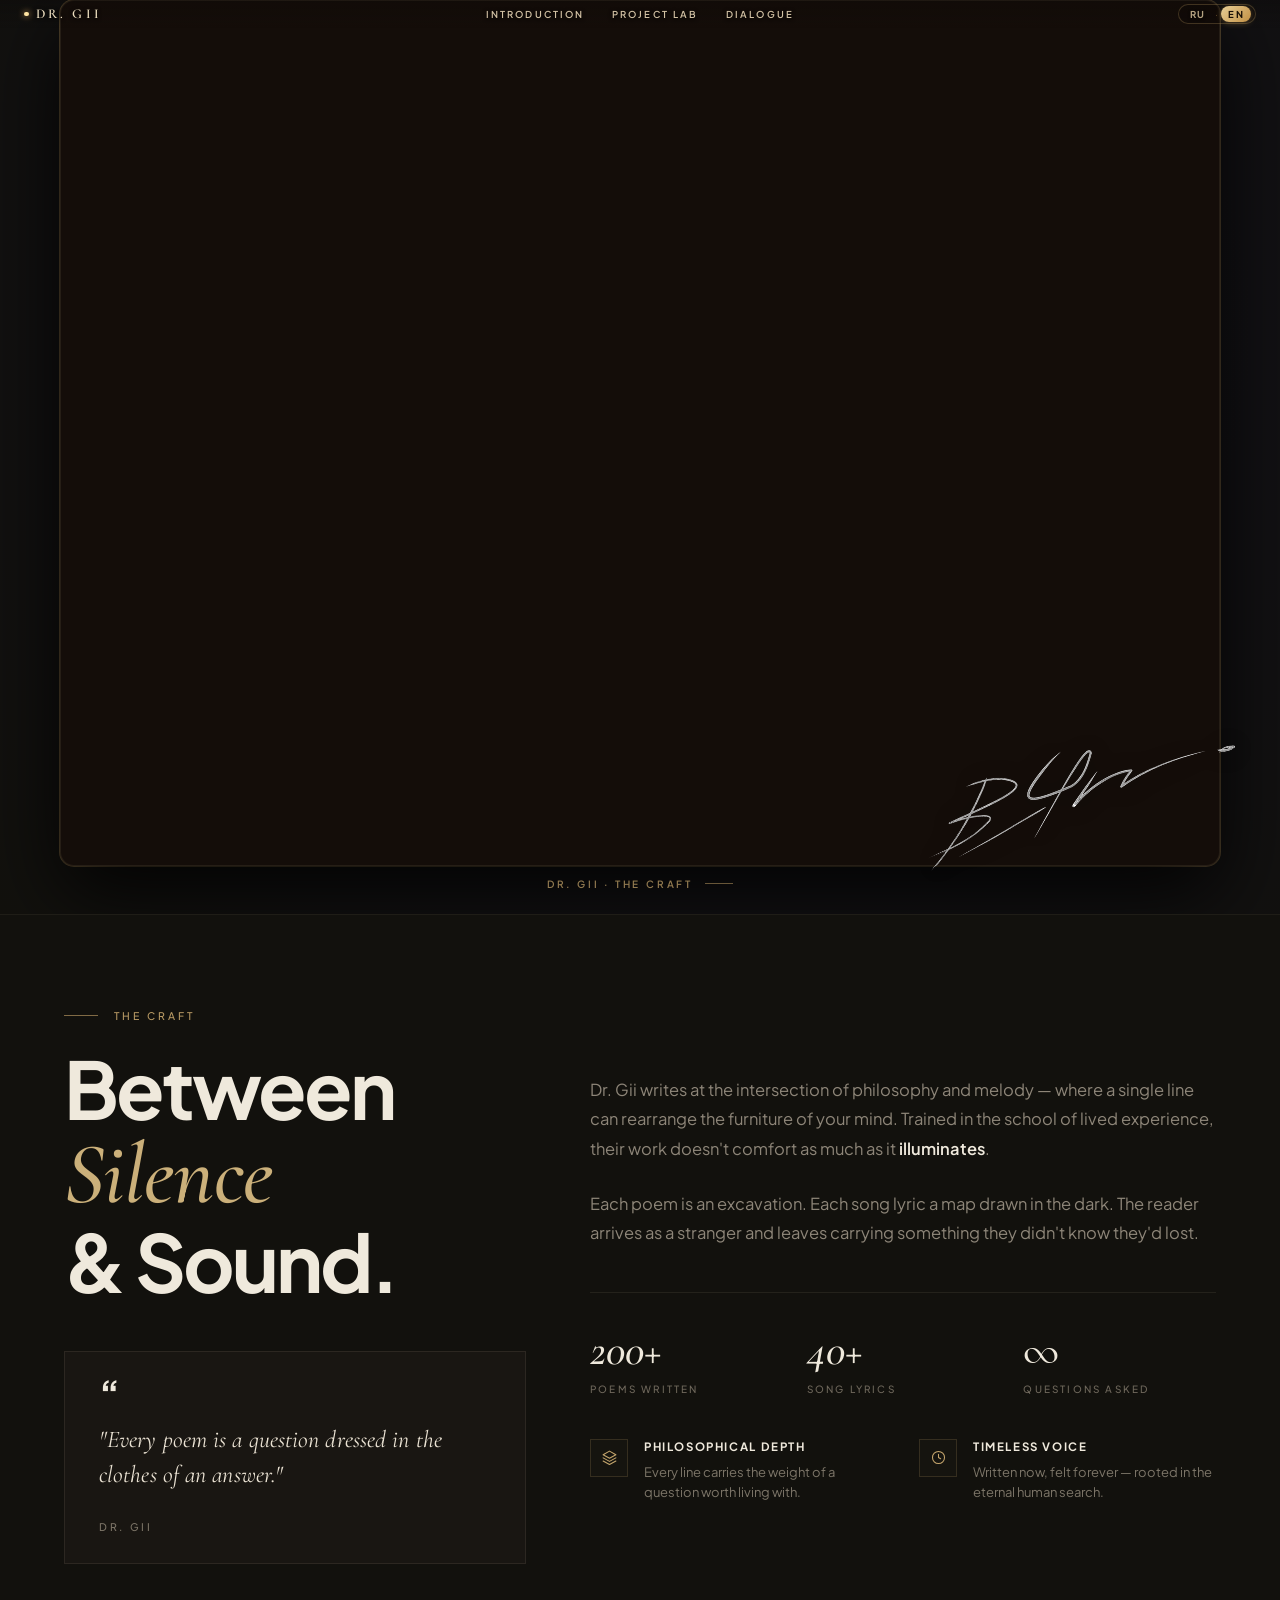
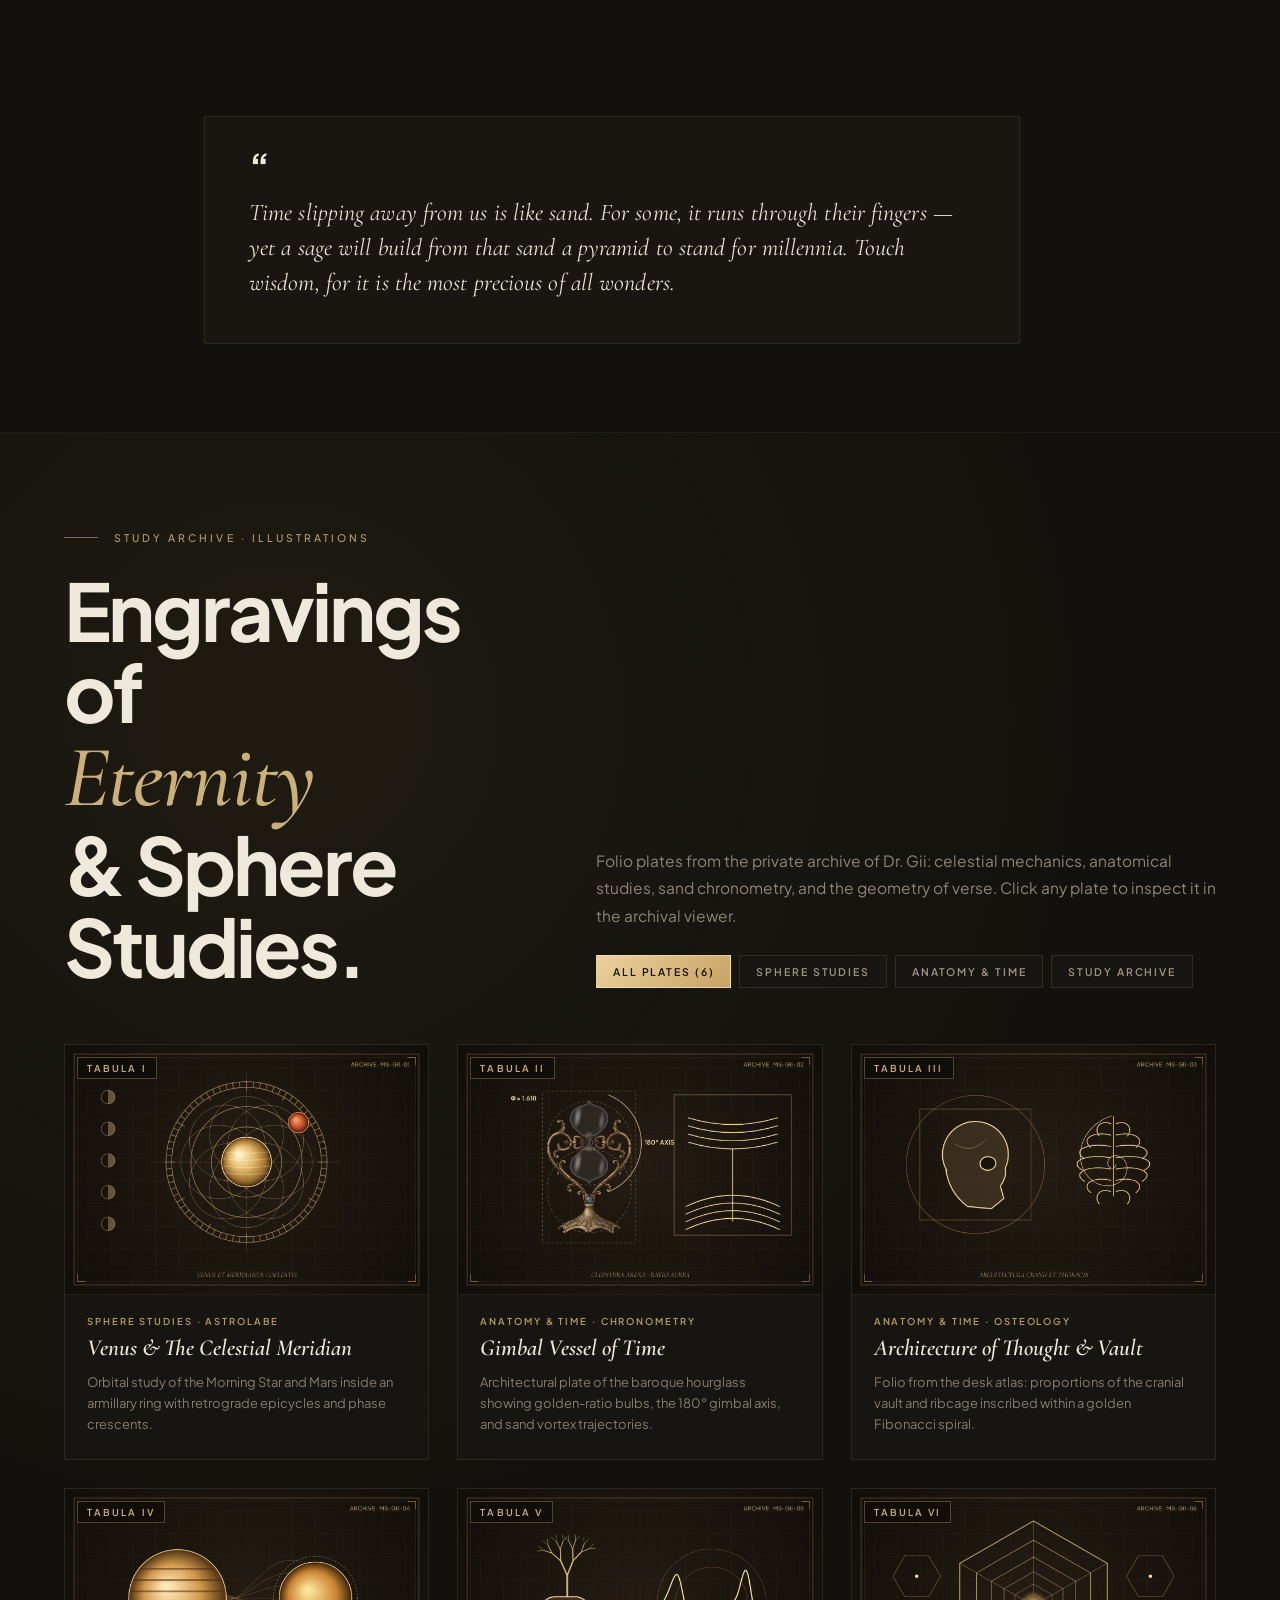
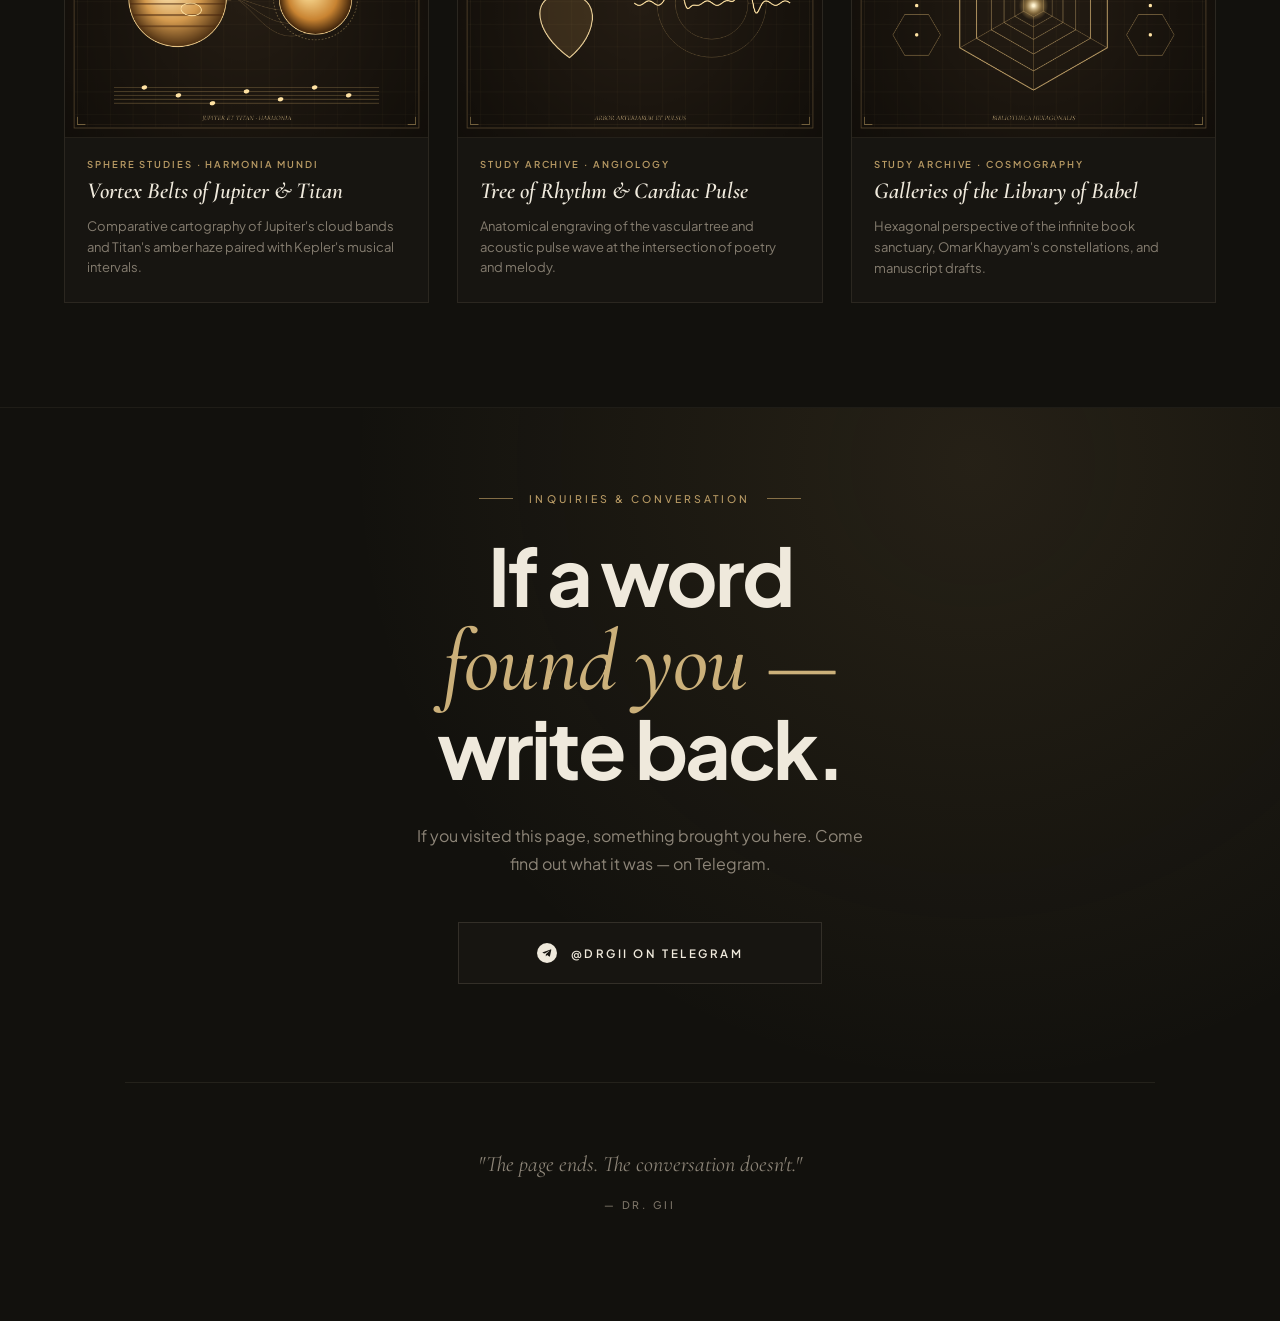
==== index.html @ 4c66aba5 "Test autodeploy after repo access update: bump cache to v=16" ====
<!DOCTYPE html>
<html lang="en">
<head>
  <meta charset="UTF-8" />
  <meta name="viewport" content="width=device-width, initial-scale=1.0" />
  <title>Dr. Gii</title>
  <link rel="preconnect" href="https://fonts.googleapis.com" />
  <link rel="preconnect" href="https://fonts.gstatic.com" crossorigin />
  <link href="https://fonts.googleapis.com/css2?family=Cormorant+Garamond:ital,wght@0,400;0,500;0,600;1,400;1,500;1,600&family=Plus+Jakarta+Sans:wght@400;500;600;700;800&display=swap" rel="stylesheet" />
  <link rel="stylesheet" href="styles.css?v=16" />
</head>
<body>
  <!-- =========================================================
       TOP SAND STRIP MENU & LANGUAGE SWITCHER (EN / RU)
       ========================================================= -->
  <header class="sand-navbar" id="sandNavbar">
    <canvas id="sandStripCanvas" class="sand-strip-canvas" aria-hidden="true"></canvas>
    <div class="sand-navbar-inner">
      <a href="#study" class="sand-brand" aria-label="Dr. Gii">
        <span class="sand-brand-spark" aria-hidden="true"></span>
        <span>DR. GII</span>
      </a>

      <nav class="sand-nav-links" aria-label="Site Navigation">
        <a href="#study" class="sand-nav-link" data-i18n="nav_intro">INTRODUCTION</a>
        <a href="#craft" class="sand-nav-link" data-i18n="nav_lab">PROJECT LAB</a>
        <a href="#inquiries" class="sand-nav-link" data-i18n="nav_inquiries">DIALOGUE</a>
      </nav>

      <div class="sand-lang-switch" role="group" aria-label="Language / Выбор языка">
        <button type="button" class="sand-lang-btn" data-lang="ru" id="btnLangRu">RU</button>
        <span class="sand-lang-sep" aria-hidden="true">·</span>
        <button type="button" class="sand-lang-btn active" data-lang="en" id="btnLangEn">EN</button>
      </div>
    </div>
  </header>

  <main class="app-shell" id="study">
    <section class="stage-wrap" aria-label="Интерактивная 2D моушн сцена">
      <canvas id="sceneCanvas"></canvas>

      <!-- Floating Archival Book Dossier -->
      <aside id="dossierCard" class="dossier-card" aria-live="polite">
        <div class="dossier-head">
          <div>
            <span id="dossierCat" class="dossier-cat">Астрофизика</span>
            <h2 id="dossierTitle" class="dossier-title">Название тома</h2>
            <div id="dossierAuthor" class="dossier-author">Автор</div>
          </div>
          <button type="button" id="dossierClose" class="dossier-close" aria-label="Закрыть карточку">×</button>
        </div>
        <p id="dossierNote" class="dossier-note"></p>
        <div class="dossier-footer">
          <span id="dossierEffect" class="dossier-effect">✦ Эффект</span>
          <div class="dossier-actions">
            <button type="button" id="dossierFlipPage" class="dossier-push-btn dossier-flip-btn" style="display:none">Лист ›</button>
            <button type="button" id="dossierPush" class="dossier-push-btn">Убрать на полку</button>
          </div>
        </div>
      </aside>

      <!-- Subtle Action Feedback -->
      <footer class="hud-bottom">
        <div id="statusToast" class="status-toast" role="status"></div>
      </footer>

      <!-- Cursor Tooltip -->
      <div id="sceneTooltip" class="scene-tooltip" aria-hidden="true">
        <div class="tt-title"></div>
        <div class="tt-sub"></div>
      </div>
    </section>

    <a href="#craft" class="scroll-cue" aria-label="Explore Dr. Gii">
      <span class="scroll-cue-text" data-i18n="scroll_cue">DR. GII · THE CRAFT</span>
      <span class="scroll-cue-line"></span>
    </a>
  </main>

  <!-- =========================================================
       DR. GII LANDING SECTIONS (Recreated from sitepic)
       ========================================================= -->
  <div class="drgii-landing">
    <!-- Section 1: THE CRAFT (2026-11-16_02-06-53.png) -->
    <section id="craft" class="dg-section dg-craft">
      <div class="dg-container dg-craft-grid">
        <div class="dg-craft-left">
          <div class="dg-eyebrow">
            <span class="dg-eyebrow-line"></span>
            <span class="dg-eyebrow-text" data-i18n="craft_eyebrow">THE CRAFT</span>
          </div>

          <h1 class="dg-heading">
            <span class="dg-heading-sans" data-i18n="craft_h1_1">Between</span>
            <em class="dg-heading-serif" data-i18n="craft_h1_2">Silence</em>
            <span class="dg-heading-sans" data-i18n="craft_h1_3">& Sound.</span>
          </h1>

          <blockquote class="dg-quote-card dg-quote-card--compact">
            <span class="dg-quote-mark" aria-hidden="true">“</span>
            <p class="dg-quote-body" data-i18n="craft_quote">
              "Every poem is a question dressed in the clothes of an answer."
            </p>
            <footer class="dg-quote-author" data-i18n="craft_quote_author">DR. GII</footer>
          </blockquote>
        </div>

        <div class="dg-craft-right">
          <div class="dg-bio">
            <p data-i18n-html="craft_bio_1">
              Dr. Gii writes at the intersection of philosophy and melody — where a single line can
              rearrange the furniture of your mind. Trained in the school of lived experience, their
              work doesn't comfort as much as it <strong>illuminates</strong>.
            </p>
            <p data-i18n="craft_bio_2">
              Each poem is an excavation. Each song lyric a map drawn in the dark. The reader arrives
              as a stranger and leaves carrying something they didn't know they'd lost.
            </p>
          </div>

          <div class="dg-divider"></div>

          <div class="dg-stats">
            <div class="dg-stat-item">
              <div class="dg-stat-num">200+</div>
              <div class="dg-stat-label" data-i18n="stat_poems">POEMS WRITTEN</div>
            </div>
            <div class="dg-stat-item">
              <div class="dg-stat-num">40+</div>
              <div class="dg-stat-label" data-i18n="stat_lyrics">SONG LYRICS</div>
            </div>
            <div class="dg-stat-item">
              <div class="dg-stat-num dg-stat-num--inf">&infin;</div>
              <div class="dg-stat-label" data-i18n="stat_questions">QUESTIONS ASKED</div>
            </div>
          </div>

          <div class="dg-pillars">
            <div class="dg-pillar">
              <div class="dg-pillar-icon" aria-hidden="true">
                <svg viewBox="0 0 24 24" width="17" height="17" fill="none" stroke="currentColor" stroke-width="1.5" stroke-linecap="round" stroke-linejoin="round">
                  <polygon points="12 3 3 8 12 13 21 8 12 3"></polygon>
                  <polyline points="3 12.5 12 17.5 21 12.5"></polyline>
                  <polyline points="3 17 12 22 21 17"></polyline>
                </svg>
              </div>
              <div class="dg-pillar-content">
                <h3 class="dg-pillar-title" data-i18n="pillar_1_title">PHILOSOPHICAL DEPTH</h3>
                <p class="dg-pillar-desc" data-i18n="pillar_1_desc">
                  Every line carries the weight of a question worth living with.
                </p>
              </div>
            </div>

            <div class="dg-pillar">
              <div class="dg-pillar-icon" aria-hidden="true">
                <svg viewBox="0 0 24 24" width="17" height="17" fill="none" stroke="currentColor" stroke-width="1.5" stroke-linecap="round" stroke-linejoin="round">
                  <circle cx="12" cy="12" r="8.5"></circle>
                  <polyline points="12 7.5 12 12 15 13.8"></polyline>
                </svg>
              </div>
              <div class="dg-pillar-content">
                <h3 class="dg-pillar-title" data-i18n="pillar_2_title">TIMELESS VOICE</h3>
                <p class="dg-pillar-desc" data-i18n="pillar_2_desc">
                  Written now, felt forever — rooted in the eternal human search.
                </p>
              </div>
            </div>
          </div>
        </div>
      </div>
    </section>

    <!-- Section 2: WISDOM & SAND QUOTE (2026-11-16_02-08-38.png) -->
    <section id="wisdom" class="dg-section dg-wisdom">
      <div class="dg-container dg-wisdom-inner">
        <blockquote class="dg-quote-card dg-quote-card--wide">
          <span class="dg-quote-mark" aria-hidden="true">“</span>
          <p class="dg-quote-body dg-quote-body--en" data-i18n="wisdom_quote">
            Time slipping away from us is like sand. For some, it runs through their fingers — yet a sage will build from that sand a pyramid to stand for millennia. Touch wisdom, for it is the most precious of all wonders.
          </p>
        </blockquote>
      </div>
    </section>

    <!-- Section 2.5: INTERACTIVE ARCHIVAL ILLUSTRATIONS GALLERY -->
    <section id="gallery" class="dg-section dg-gallery">
      <div class="dg-container">
        <div class="dg-gallery-header">
          <div class="dg-gallery-title-col">
            <div class="dg-eyebrow">
              <span class="dg-eyebrow-line"></span>
              <span class="dg-eyebrow-text" data-i18n="gal_eyebrow">STUDY ARCHIVE · ILLUSTRATIONS</span>
            </div>

            <h2 class="dg-heading">
              <span class="dg-heading-sans" data-i18n="gal_h2_1">Engravings of</span>
              <em class="dg-heading-serif" data-i18n="gal_h2_2">Eternity</em>
              <span class="dg-heading-sans" data-i18n="gal_h2_3">& Sphere Studies.</span>
            </h2>
          </div>

          <div class="dg-gallery-meta-col">
            <p class="dg-gallery-sub" data-i18n="gal_sub">
              Folio plates from the private archive of Dr. Gii: celestial mechanics, anatomical studies,
              sand chronometry, and the geometry of verse. Click any plate to inspect it in the archival viewer.
            </p>

            <div class="dg-gallery-filters" id="galleryFilters" role="tablist" aria-label="Illustration filters">
              <button type="button" class="dg-filter-btn active" data-filter="all" data-i18n="gal_filter_all">ALL PLATES (6)</button>
              <button type="button" class="dg-filter-btn" data-filter="spheres" data-i18n="gal_filter_spheres">SPHERE STUDIES</button>
              <button type="button" class="dg-filter-btn" data-filter="anatomy" data-i18n="gal_filter_anatomy">ANATOMY & TIME</button>
              <button type="button" class="dg-filter-btn" data-filter="folios" data-i18n="gal_filter_folios">STUDY ARCHIVE</button>
            </div>
          </div>
        </div>

        <div class="dg-gallery-grid" id="galleryGrid">
          <!-- Plate I -->
          <article class="dg-plate-card" data-category="spheres" data-plate-id="0" tabindex="0" role="button" aria-label="Tabula I">
            <div class="dg-plate-frame">
              <canvas class="dg-plate-canvas" data-plate-canvas="0" width="640" height="440"></canvas>
              <div class="dg-plate-badge">TABULA I</div>
              <div class="dg-plate-zoom-hint" data-i18n="gal_open_hint">✦ ОТКРЫТЬ ЛИСТ</div>
            </div>
            <div class="dg-plate-info">
              <div class="dg-plate-cat" data-i18n="plate_0_cat">ЭТЮДЫ СФЕР · АСТРОЛЯБИЯ</div>
              <h3 class="dg-plate-title" data-i18n="plate_0_title">Венера и Небесный Меридиан</h3>
              <p class="dg-plate-desc" data-i18n="plate_0_desc">
                Орбитальный этюд Утренней Звезды и Марса в армиллярном кольце с эпициклами и фазами свечения.
              </p>
            </div>
          </article>

          <!-- Plate II -->
          <article class="dg-plate-card" data-category="anatomy" data-plate-id="1" tabindex="0" role="button" aria-label="Tabula II">
            <div class="dg-plate-frame">
              <canvas class="dg-plate-canvas" data-plate-canvas="1" width="640" height="440"></canvas>
              <div class="dg-plate-badge">TABULA II</div>
              <div class="dg-plate-zoom-hint" data-i18n="gal_open_hint">✦ ОТКРЫТЬ ЛИСТ</div>
            </div>
            <div class="dg-plate-info">
              <div class="dg-plate-cat" data-i18n="plate_1_cat">АНАТОМИЯ И ВРЕМЯ · ХРОНОМЕТРИЯ</div>
              <h3 class="dg-plate-title" data-i18n="plate_1_title">Карданный Сосуд Времени</h3>
              <p class="dg-plate-desc" data-i18n="plate_1_desc">
                Чертёж барочных песочных часов с золотым сечением колб, осью переворота 180° и воронкой потока.
              </p>
            </div>
          </article>

          <!-- Plate III -->
          <article class="dg-plate-card" data-category="anatomy" data-plate-id="2" tabindex="0" role="button" aria-label="Tabula III">
            <div class="dg-plate-frame">
              <canvas class="dg-plate-canvas" data-plate-canvas="2" width="640" height="440"></canvas>
              <div class="dg-plate-badge">TABULA III</div>
              <div class="dg-plate-zoom-hint" data-i18n="gal_open_hint">✦ ОТКРЫТЬ ЛИСТ</div>
            </div>
            <div class="dg-plate-info">
              <div class="dg-plate-cat" data-i18n="plate_2_cat">АНАТОМИЯ И ВРЕМЯ · ОСТЕОЛОГИЯ</div>
              <h3 class="dg-plate-title" data-i18n="plate_2_title">Архитектура Мысли и Свода</h3>
              <p class="dg-plate-desc" data-i18n="plate_2_desc">
                Лист из настольного атласа: пропорции черепного свода и грудной клетки, вписанные в золотую спираль.
              </p>
            </div>
          </article>

          <!-- Plate IV -->
          <article class="dg-plate-card" data-category="spheres" data-plate-id="3" tabindex="0" role="button" aria-label="Tabula IV">
            <div class="dg-plate-frame">
              <canvas class="dg-plate-canvas" data-plate-canvas="3" width="640" height="440"></canvas>
              <div class="dg-plate-badge">TABULA IV</div>
              <div class="dg-plate-zoom-hint" data-i18n="gal_open_hint">✦ ОТКРЫТЬ ЛИСТ</div>
            </div>
            <div class="dg-plate-info">
              <div class="dg-plate-cat" data-i18n="plate_3_cat">ЭТЮДЫ СФЕР · ГАРМОНИЯ МИРА</div>
              <h3 class="dg-plate-title" data-i18n="plate_3_title">Вихревые Пояса Юпитера и Титана</h3>
              <p class="dg-plate-desc" data-i18n="plate_3_desc">
                Сравнительная картография облачных поясов гиганта и янтарной дымки Титана с музыкальными интервалами Кеплера.
              </p>
            </div>
          </article>

          <!-- Plate V -->
          <article class="dg-plate-card" data-category="folios" data-plate-id="4" tabindex="0" role="button" aria-label="Tabula V">
            <div class="dg-plate-frame">
              <canvas class="dg-plate-canvas" data-plate-canvas="4" width="640" height="440"></canvas>
              <div class="dg-plate-badge">TABULA V</div>
              <div class="dg-plate-zoom-hint" data-i18n="gal_open_hint">✦ ОТКРЫТЬ ЛИСТ</div>
            </div>
            <div class="dg-plate-info">
              <div class="dg-plate-cat" data-i18n="plate_4_cat">АРХИВ КАБИНЕТА · АНГИОЛОГИЯ</div>
              <h3 class="dg-plate-title" data-i18n="plate_4_title">Древо Ритма и Сердечный Пульс</h3>
              <p class="dg-plate-desc" data-i18n="plate_4_desc">
                Анатомическая гравюра сосудистого древа и акустической волны пульса на пересечении поэзии и мелодии.
              </p>
            </div>
          </article>

          <!-- Plate VI -->
          <article class="dg-plate-card" data-category="folios" data-plate-id="5" tabindex="0" role="button" aria-label="Tabula VI">
            <div class="dg-plate-frame">
              <canvas class="dg-plate-canvas" data-plate-canvas="5" width="640" height="440"></canvas>
              <div class="dg-plate-badge">TABULA VI</div>
              <div class="dg-plate-zoom-hint" data-i18n="gal_open_hint">✦ ОТКРЫТЬ ЛИСТ</div>
            </div>
            <div class="dg-plate-info">
              <div class="dg-plate-cat" data-i18n="plate_5_cat">АРХИВ КАБИНЕТА · КОСМОГРАФИЯ</div>
              <h3 class="dg-plate-title" data-i18n="plate_5_title">Галереи Вавилонской Библиотеки</h3>
              <p class="dg-plate-desc" data-i18n="plate_5_desc">
                Шестигранная перспектива бесконечного книгохранилища, созвездий Омара Хайяма и рукописных черновиков.
              </p>
            </div>
          </article>
        </div>
      </div>
    </section>

    <!-- Archival Lightbox Modal for Inspecting Plates -->
    <div id="galleryLightbox" class="dg-lightbox" aria-hidden="true" role="dialog" aria-modal="true" aria-labelledby="lbTitle" aria-describedby="lbDesc">
      <div class="dg-lightbox-backdrop" id="lightboxBackdrop"></div>
      <div class="dg-lightbox-dialog">
        <div class="dg-lightbox-top">
          <div class="dg-lightbox-meta">
            <span id="lbRoman" class="dg-lightbox-roman">TABULA I</span>
            <span id="lbCat" class="dg-lightbox-cat">ЭТЮДЫ СФЕР</span>
          </div>
          <div class="dg-lightbox-controls">
            <button type="button" id="lbPrev" class="dg-lb-btn" aria-label="Предыдущий лист">‹</button>
            <button type="button" id="lbNext" class="dg-lb-btn" aria-label="Следующий лист">›</button>
            <button type="button" id="lbClose" class="dg-lb-btn dg-lb-close" aria-label="Закрыть">×</button>
          </div>
        </div>

        <div class="dg-lightbox-stage">
          <canvas id="lightboxCanvas" width="960" height="660"></canvas>
        </div>

        <div class="dg-lightbox-footer">
          <div>
            <h3 id="lbTitle" class="dg-lightbox-title">Венера и Небесный Меридиан</h3>
            <p id="lbDesc" class="dg-lightbox-desc"></p>
          </div>
          <div id="lbArchiveCode" class="dg-lightbox-code">ARCHIVE · MS-GII-01</div>
        </div>
      </div>
    </div>

    <!-- Section 3: INQUIRIES & CONVERSATION (2026-11-16_02-09-27.png) -->
    <section id="inquiries" class="dg-section dg-inquiries">
      <div class="dg-container dg-inquiries-inner">
        <div class="dg-eyebrow dg-eyebrow--center">
          <span class="dg-eyebrow-line"></span>
          <span class="dg-eyebrow-text" data-i18n="inq_eyebrow">INQUIRIES & CONVERSATION</span>
          <span class="dg-eyebrow-line"></span>
        </div>

        <h2 class="dg-heading dg-heading--center">
          <span class="dg-heading-sans" data-i18n="inq_h2_1">If a word</span>
          <em class="dg-heading-serif" data-i18n="inq_h2_2">found you —</em>
          <span class="dg-heading-sans" data-i18n="inq_h2_3">write back.</span>
        </h2>

        <p class="dg-inquiries-sub" data-i18n-html="inq_sub">
          If you visited this page, something brought you here. Come<br />find out what it was — on Telegram.
        </p>

        <div class="dg-cta-wrap">
          <a
            href="https://t.me/drgii"
            target="_blank"
            rel="noopener noreferrer"
            class="dg-telegram-btn"
          >
            <span class="dg-tg-badge" aria-hidden="true">
              <svg viewBox="0 0 24 24" width="12" height="12" fill="currentColor">
                <path d="M19.2 4.8L3.9 10.7c-1 .4-1 1-.2 1.3l3.9 1.2 9.1-5.7c.4-.3.8-.1.5.2l-7.4 6.7-.3 4.1c.4 0 .6-.2.8-.4l2-1.9 4.1 3c.8.4 1.3.2 1.5-.7l2.6-12.4c.3-1.1-.4-1.6-1.3-1.3z" />
              </svg>
            </span>
            <span data-i18n="inq_btn">@DRGII ON TELEGRAM</span>
          </a>
        </div>

        <div class="dg-footer-rule"></div>

        <div class="dg-closing">
          <p class="dg-closing-quote" data-i18n="closing_quote">"The page ends. The conversation doesn't."</p>
          <div class="dg-closing-author" data-i18n="closing_author">— DR. GII</div>
        </div>
      </div>
    </section>
  </div>

  <!-- Fixed Bottom-Right Motion Signature Overlay (Transparent WebM) -->
  <div class="dg-fixed-sig" aria-hidden="true">
    <video
      id="dgFixedSigVideo"
      class="dg-fixed-sig-video"
      autoplay
      muted
      playsinline
      preload="auto"
    >
      <source src="assets/signature_alpha.webm" type="video/webm" />
    </video>
  </div>

  <script src="assets/scene_bundle.js?v=6"></script>
  <script src="motion.js?v=16"></script>
</body>
</html>
---- styles.css ----
:root {
  --bg-deep: #0b0705;
  --panel-bg: rgba(20, 13, 9, 0.82);
  --panel-border: rgba(212, 162, 89, 0.34);
  --gold: #e4b56a;
  --gold-bright: #ffe2a3;
  --ink: #140c08;
  --text-main: #f4e6cf;
  --text-muted: #bba384;
  --cyan: #82d6ec;
}

* {
  box-sizing: border-box;
}

html,
body {
  margin: 0;
  padding: 0;
  width: 100%;
  min-height: 100%;
  overflow-x: hidden;
  overflow-y: auto;
  scroll-behavior: smooth;
  background: #12110d;
  color: var(--text-main);
  font-family: "Plus Jakarta Sans", "Segoe UI", -apple-system, BlinkMacSystemFont, sans-serif;
}

/* =========================================================
   Ultra-Thin Transparent Sand Strip Menu & Language Switcher
   ========================================================= */
.sand-navbar {
  position: fixed;
  top: 0;
  left: 0;
  right: 0;
  height: 28px;
  z-index: 60;
  background: linear-gradient(
    180deg,
    rgba(10, 7, 5, 0.22) 0%,
    rgba(16, 11, 7, 0.08) 72%,
    rgba(16, 11, 7, 0) 100%
  );
  border-bottom: none;
  box-shadow: none;
  user-select: none;
}

.sand-strip-canvas {
  position: absolute;
  inset: 0;
  width: 100%;
  height: 100%;
  pointer-events: none;
  display: block;
}

.sand-navbar-inner {
  position: relative;
  z-index: 2;
  max-width: 1280px;
  height: 100%;
  margin: 0 auto;
  padding: 0 24px;
  display: flex;
  align-items: center;
  justify-content: space-between;
  gap: 16px;
}

.sand-brand {
  display: inline-flex;
  align-items: center;
  gap: 7px;
  text-decoration: none;
  font-family: "Cormorant Garamond", Georgia, serif;
  font-weight: 600;
  font-size: 13.5px;
  letter-spacing: 0.24em;
  color: rgba(255, 240, 206, 0.92);
  text-shadow: 0 1px 4px rgba(0, 0, 0, 0.95);
  transition: color 0.2s ease;
}

.sand-brand:hover {
  color: #ffe4a3;
}

.sand-brand-spark {
  width: 4.5px;
  height: 4.5px;
  border-radius: 50%;
  background: #ffe5a3;
  box-shadow: 0 0 6px #f0be68;
}

.sand-nav-links {
  display: flex;
  align-items: center;
  gap: 20px;
  padding: 0;
  background: transparent;
  border: none;
  box-shadow: none;
}

.sand-nav-link {
  position: relative;
  text-decoration: none;
  font-size: 9.5px;
  font-weight: 600;
  letter-spacing: 0.22em;
  text-transform: uppercase;
  color: rgba(242, 224, 190, 0.86);
  text-shadow: 0 1px 4px rgba(0, 0, 0, 0.95);
  padding: 2px 4px;
  transition: color 0.2s ease;
}

.sand-nav-link::after {
  content: "";
  position: absolute;
  left: 4px;
  right: 4px;
  bottom: -1px;
  height: 1px;
  background: linear-gradient(90deg, transparent, #ffe29e, transparent);
  opacity: 0;
  transition: opacity 0.2s ease;
}

.sand-nav-link:hover {
  color: #fff6df;
}

.sand-nav-link:hover::after {
  opacity: 0.85;
}

.sand-lang-switch {
  display: inline-flex;
  align-items: center;
  gap: 2px;
  padding: 1px 4px;
  border-radius: 999px;
  background: rgba(12, 8, 5, 0.24);
  border: 1px solid rgba(238, 196, 118, 0.22);
}

.sand-lang-sep {
  color: rgba(228, 181, 106, 0.42);
  font-size: 9.5px;
  padding: 0 1px;
}

.sand-lang-btn {
  appearance: none;
  border: none;
  background: transparent;
  color: rgba(218, 196, 158, 0.82);
  font-family: "Plus Jakarta Sans", sans-serif;
  font-size: 9.5px;
  font-weight: 700;
  letter-spacing: 0.14em;
  padding: 2px 7px;
  border-radius: 999px;
  cursor: pointer;
  text-shadow: 0 1px 3px rgba(0, 0, 0, 0.9);
  transition: color 0.18s ease, background 0.18s ease, box-shadow 0.18s ease;
}

.sand-lang-btn:hover {
  color: #fff2d0;
}

.sand-lang-btn.active {
  color: #1a1007;
  text-shadow: none;
  background: linear-gradient(135deg, rgba(255, 229, 166, 0.9) 0%, rgba(214, 158, 74, 0.9) 100%);
  box-shadow: 0 1px 6px rgba(238, 190, 104, 0.32);
}

.app-shell {
  position: relative;
  width: 100%;
  min-height: 100vh;
  display: flex;
  flex-direction: column;
  align-items: center;
  justify-content: flex-start;
  padding: 0 16px 24px;
  background: radial-gradient(circle at 58% 36%, #18171c 0%, #121114 54%, #12110d 100%);
  user-select: none;
}

.stage-wrap {
  position: relative;
  width: min(calc(100vw - 32px), calc((100vh - 34px) * 1024 / 764));
  aspect-ratio: 1024 / 764;
  border-radius: 14px;
  overflow: hidden;
  box-shadow:
    0 28px 80px rgba(0, 0, 0, 0.85),
    0 0 0 1px rgba(228, 181, 106, 0.32),
    inset 0 0 0 1px rgba(255, 230, 180, 0.08);
  background: #140d09;
}

#sceneCanvas {
  display: block;
  width: 100%;
  height: 100%;
  cursor: default;
}

/* Top HUD Bar */
.hud-top {
  position: absolute;
  top: 12px;
  left: 12px;
  right: 12px;
  display: flex;
  align-items: flex-start;
  justify-content: space-between;
  gap: 10px;
  pointer-events: none;
  z-index: 10;
}

.brand-badge {
  pointer-events: auto;
  display: flex;
  align-items: center;
  gap: 10px;
  padding: 7px 13px;
  border-radius: 999px;
  background: var(--panel-bg);
  border: 1px solid var(--panel-border);
  backdrop-filter: blur(10px);
  box-shadow: 0 8px 24px rgba(0, 0, 0, 0.45);
}

.brand-dot {
  width: 8px;
  height: 8px;
  border-radius: 50%;
  background: var(--gold-bright);
  box-shadow: 0 0 10px var(--gold);
  animation: pulseDot 2.8s ease-in-out infinite;
}

@keyframes pulseDot {
  0%, 100% { opacity: 0.7; transform: scale(0.95); }
  50% { opacity: 1; transform: scale(1.25); }
}

.brand-title {
  font-family: Georgia, "Palatino Linotype", serif;
  font-size: 13px;
  letter-spacing: 0.04em;
  color: var(--gold-bright);
  font-weight: 600;
}

.brand-sub {
  font-size: 11px;
  color: var(--text-muted);
  border-left: 1px solid rgba(228, 181, 106, 0.25);
  padding-left: 9px;
}

.controls-bar {
  pointer-events: auto;
  display: flex;
  flex-wrap: wrap;
  align-items: center;
  justify-content: flex-end;
  gap: 6px;
}

.ctrl-group {
  display: flex;
  align-items: center;
  gap: 3px;
  padding: 4px;
  border-radius: 999px;
  background: var(--panel-bg);
  border: 1px solid var(--panel-border);
  backdrop-filter: blur(10px);
  box-shadow: 0 8px 24px rgba(0, 0, 0, 0.45);
}

.ctrl-btn {
  appearance: none;
  border: 1px solid transparent;
  background: transparent;
  color: var(--text-muted);
  font-size: 12px;
  font-weight: 500;
  padding: 5px 10px;
  border-radius: 999px;
  cursor: pointer;
  transition: background 0.18s ease, color 0.18s ease, border-color 0.18s ease, transform 0.12s ease;
  display: inline-flex;
  align-items: center;
  gap: 5px;
  white-space: nowrap;
}

.ctrl-btn:hover {
  color: var(--gold-bright);
  background: rgba(228, 181, 106, 0.12);
}

.ctrl-btn:active {
  transform: scale(0.96);
}

.ctrl-btn.active {
  color: #170e08;
  background: linear-gradient(135deg, #f3cf87 0%, #d49844 100%);
  border-color: rgba(255, 240, 200, 0.45);
  font-weight: 600;
  box-shadow: 0 2px 10px rgba(228, 181, 106, 0.35);
}

/* Bottom Toast Container */
.hud-bottom {
  position: absolute;
  left: 14px;
  right: 14px;
  bottom: 14px;
  display: flex;
  align-items: flex-end;
  justify-content: flex-start;
  gap: 12px;
  pointer-events: none;
  z-index: 10;
}

.hints-pill {
  pointer-events: auto;
  display: flex;
  flex-wrap: nowrap;
  align-items: center;
  gap: 11px;
  padding: 6px 13px;
  border-radius: 12px;
  background: var(--panel-bg);
  border: 1px solid var(--panel-border);
  backdrop-filter: blur(10px);
  font-size: 12px;
  color: var(--text-muted);
  box-shadow: 0 8px 24px rgba(0, 0, 0, 0.45);
  white-space: nowrap;
}

.hint-item {
  display: inline-flex;
  align-items: center;
  gap: 6px;
}

.hint-key {
  color: var(--gold-bright);
  font-weight: 600;
}

.status-toast {
  pointer-events: none;
  padding: 7px 13px;
  border-radius: 999px;
  background: rgba(16, 11, 8, 0.88);
  border: 1px solid rgba(130, 214, 236, 0.42);
  color: #daf5fc;
  font-size: 12px;
  opacity: 0;
  transform: translateY(6px);
  transition: opacity 0.25s ease, transform 0.25s ease;
  box-shadow: 0 8px 24px rgba(0, 0, 0, 0.5);
  white-space: nowrap;
}

.status-toast.visible {
  opacity: 1;
  transform: translateY(0);
}

/* Floating Book Dossier Card */
.dossier-card {
  position: absolute;
  left: 14px;
  bottom: 18px;
  width: min(300px, calc(100% - 28px));
  padding: 14px 16px;
  border-radius: 14px;
  background: linear-gradient(155deg, rgba(30, 19, 13, 0.94) 0%, rgba(16, 10, 7, 0.94) 100%);
  border: 1px solid rgba(228, 181, 106, 0.45);
  backdrop-filter: blur(14px);
  box-shadow: 0 18px 46px rgba(0, 0, 0, 0.72), inset 0 1px 0 rgba(255, 226, 163, 0.14);
  z-index: 12;
  opacity: 0;
  transform: translateY(10px) scale(0.97);
  pointer-events: none;
  transition: opacity 0.24s ease, transform 0.24s cubic-bezier(0.22, 1, 0.36, 1);
}

.dossier-card.open {
  opacity: 1;
  transform: translateY(0) scale(1);
  pointer-events: auto;
}

.dossier-card.desk-mode {
  top: 16px;
  left: 14px;
  bottom: auto;
  width: min(352px, calc(100% - 28px));
  padding: 11px 14px;
}

.dossier-card.desk-mode .dossier-note {
  margin-top: 6px;
  font-size: 12px;
  line-height: 1.4;
}

.dossier-actions {
  display: inline-flex;
  align-items: center;
  gap: 6px;
  flex-shrink: 0;
}

.dossier-head {
  display: flex;
  align-items: flex-start;
  justify-content: space-between;
  gap: 8px;
  margin-bottom: 6px;
}

.dossier-cat {
  display: inline-block;
  font-size: 10px;
  text-transform: uppercase;
  letter-spacing: 0.09em;
  padding: 2px 7px;
  border-radius: 999px;
  background: rgba(228, 181, 106, 0.16);
  color: var(--gold-bright);
  border: 1px solid rgba(228, 181, 106, 0.3);
  margin-bottom: 5px;
}

.dossier-title {
  margin: 0;
  font-family: Georgia, "Palatino Linotype", serif;
  font-size: 16px;
  line-height: 1.25;
  color: var(--gold-bright);
}

.dossier-author {
  font-size: 12px;
  color: var(--text-muted);
  margin-top: 2px;
}

.dossier-close {
  appearance: none;
  border: 1px solid rgba(228, 181, 106, 0.28);
  background: rgba(255, 255, 255, 0.04);
  color: var(--text-muted);
  width: 24px;
  height: 24px;
  border-radius: 50%;
  cursor: pointer;
  display: grid;
  place-items: center;
  font-size: 13px;
  line-height: 1;
  flex-shrink: 0;
}

.dossier-close:hover {
  color: var(--gold-bright);
  border-color: var(--gold);
  background: rgba(228, 181, 106, 0.15);
}

.dossier-note {
  margin: 8px 0 0;
  font-size: 12.5px;
  line-height: 1.48;
  color: #ead8bc;
}

.dossier-footer {
  margin-top: 10px;
  padding-top: 8px;
  border-top: 1px solid rgba(228, 181, 106, 0.18);
  display: flex;
  align-items: center;
  justify-content: space-between;
  gap: 8px;
}

.dossier-effect {
  font-size: 11px;
  color: var(--cyan);
  display: inline-flex;
  align-items: center;
  gap: 5px;
}

.dossier-push-btn {
  appearance: none;
  border: 1px solid rgba(228, 181, 106, 0.38);
  background: rgba(228, 181, 106, 0.14);
  color: var(--gold-bright);
  font-size: 11.5px;
  padding: 4px 10px;
  border-radius: 999px;
  cursor: pointer;
  white-space: nowrap;
}

.dossier-push-btn:hover {
  background: rgba(228, 181, 106, 0.26);
}

.dossier-flip-btn {
  border-color: rgba(130, 214, 236, 0.36);
  background: rgba(130, 214, 236, 0.12);
  color: #daf5fc;
}

.dossier-flip-btn:hover {
  background: rgba(130, 214, 236, 0.24);
}

/* Cursor Hover Tooltip */
.scene-tooltip {
  position: absolute;
  pointer-events: none;
  z-index: 15;
  padding: 6px 10px;
  border-radius: 8px;
  background: rgba(15, 10, 7, 0.92);
  border: 1px solid rgba(228, 181, 106, 0.42);
  box-shadow: 0 8px 24px rgba(0, 0, 0, 0.6);
  color: var(--text-main);
  font-size: 12px;
  white-space: nowrap;
  opacity: 0;
  transform: translate(-50%, -115%);
  transition: opacity 0.15s ease;
}

.scene-tooltip.visible {
  opacity: 1;
}

.scene-tooltip .tt-title {
  color: var(--gold-bright);
  font-weight: 600;
}

.scene-tooltip .tt-sub {
  color: var(--text-muted);
  font-size: 11px;
  margin-top: 1px;
}

@media (max-width: 820px) {
  .brand-sub {
    display: none;
  }
  .hints-pill {
    font-size: 11px;
    gap: 8px;
    padding: 6px 10px;
  }
  .ctrl-btn {
    padding: 4px 8px;
    font-size: 11px;
  }
}

/* =========================================================
   Scroll Cue under Interactive Study Hero
   ========================================================= */
.scroll-cue {
  margin-top: 12px;
  display: inline-flex;
  align-items: center;
  gap: 12px;
  text-decoration: none;
  color: #b89a64;
  font-size: 10px;
  font-weight: 600;
  letter-spacing: 0.28em;
  text-transform: uppercase;
  opacity: 0.78;
  transition: opacity 0.2s ease, transform 0.2s ease;
}

.scroll-cue:hover {
  opacity: 1;
  transform: translateY(2px);
}

.scroll-cue-line {
  width: 28px;
  height: 1px;
  background: rgba(198, 164, 104, 0.65);
}

/* =========================================================
   DR. GII Landing Page Sections (Recreated from sitepic)
   ========================================================= */
.drgii-landing {
  position: relative;
  width: 100%;
  background-color: #12110d;
  color: #efe9dc;
  font-family: "Plus Jakarta Sans", "Segoe UI", -apple-system, BlinkMacSystemFont, sans-serif;
  -webkit-font-smoothing: antialiased;
}

.dg-section {
  position: relative;
  width: 100%;
  overflow: hidden;
}

.dg-container {
  width: 100%;
  max-width: 1240px;
  margin: 0 auto;
  padding: 0 44px;
}

/* Eyebrow Header */
.dg-eyebrow {
  display: inline-flex;
  align-items: center;
  gap: 16px;
  margin-bottom: 26px;
}

.dg-eyebrow--center {
  display: flex;
  justify-content: center;
  margin-bottom: 30px;
}

.dg-eyebrow-line {
  display: inline-block;
  width: 34px;
  height: 1px;
  background-color: rgba(198, 164, 104, 0.62);
}

.dg-eyebrow-text {
  font-size: 10.5px;
  font-weight: 500;
  letter-spacing: 0.29em;
  color: #b89a64;
  text-transform: uppercase;
}

/* Display Headings */
.dg-heading {
  margin: 0;
  display: flex;
  flex-direction: column;
  align-items: flex-start;
  line-height: 1.01;
}

.dg-heading--center {
  align-items: center;
  text-align: center;
}

.dg-heading-sans {
  display: block;
  font-family: "Plus Jakarta Sans", "Segoe UI", sans-serif;
  font-weight: 700;
  font-size: clamp(54px, 6.2vw, 82px);
  letter-spacing: -0.038em;
  color: #efe9dc;
  line-height: 1.03;
}

.dg-heading-serif {
  display: block;
  font-family: "Cormorant Garamond", Georgia, "Times New Roman", serif;
  font-style: italic;
  font-weight: 500;
  font-size: clamp(60px, 6.8vw, 90px);
  letter-spacing: -0.012em;
  color: #cbb07a;
  line-height: 0.98;
  margin: 2px 0 4px;
}

/* Quote Cards */
.dg-quote-card {
  margin: 0;
  background-color: #191612;
  border: 1px solid rgba(235, 220, 190, 0.085);
  position: relative;
}

.dg-quote-card--compact {
  margin-top: 48px;
  max-width: 462px;
  padding: 26px 34px 30px;
}

.dg-quote-card--wide {
  max-width: 816px;
  padding: 34px 44px 42px;
}

.dg-quote-mark {
  display: block;
  font-family: "Plus Jakarta Sans", Georgia, serif;
  font-weight: 700;
  font-size: 38px;
  line-height: 0.85;
  color: #efe9dc;
  margin-bottom: 12px;
  user-select: none;
}

.dg-quote-body {
  margin: 0;
  font-family: "Cormorant Garamond", Georgia, "Times New Roman", serif;
  font-style: italic;
  font-weight: 400;
  font-size: 24px;
  line-height: 1.46;
  color: #eae2d3;
  letter-spacing: 0.004em;
}

.dg-quote-body--ru {
  font-size: clamp(23px, 2.35vw, 30px);
  line-height: 1.48;
  color: #ece4d5;
}

.dg-quote-author {
  margin-top: 28px;
  font-family: "Plus Jakarta Sans", sans-serif;
  font-size: 10.5px;
  font-weight: 500;
  letter-spacing: 0.25em;
  color: #7c7467;
  text-transform: uppercase;
}

/* Section 1: THE CRAFT */
.dg-craft {
  padding: 84px 0 96px;
  border-top: 1px solid rgba(235, 220, 190, 0.06);
}

.dg-craft-grid {
  display: grid;
  grid-template-columns: minmax(340px, 462px) minmax(400px, 640px);
  justify-content: space-between;
  align-items: start;
  gap: 64px;
}

.dg-craft-right {
  padding-top: 76px;
}

.dg-bio p {
  margin: 0 0 26px;
  font-size: 16.5px;
  line-height: 1.78;
  color: #8d8578;
  font-weight: 400;
}

.dg-bio p:last-child {
  margin-bottom: 0;
}

.dg-bio strong {
  color: #efe9dc;
  font-weight: 600;
}

.dg-divider {
  width: 100%;
  height: 1px;
  background-color: rgba(235, 220, 190, 0.08);
  margin: 44px 0 34px;
}

/* Stats Row */
.dg-stats {
  display: grid;
  grid-template-columns: repeat(3, 1fr);
  gap: 24px;
  margin-bottom: 44px;
}

.dg-stat-num {
  font-family: "Cormorant Garamond", Georgia, serif;
  font-style: italic;
  font-weight: 500;
  font-size: 44px;
  line-height: 1.05;
  color: #efe9dc;
  margin-bottom: 10px;
}

.dg-stat-num--inf {
  font-style: normal;
  font-weight: 400;
}

.dg-stat-label {
  font-size: 10px;
  font-weight: 500;
  letter-spacing: 0.22em;
  color: #6e675b;
  text-transform: uppercase;
}

/* Pillars Row */
.dg-pillars {
  display: grid;
  grid-template-columns: repeat(2, 1fr);
  gap: 32px;
}

.dg-pillar {
  display: flex;
  align-items: flex-start;
  gap: 16px;
}

.dg-pillar-icon {
  width: 38px;
  height: 38px;
  flex-shrink: 0;
  border: 1px solid rgba(198, 164, 104, 0.18);
  background-color: rgba(25, 22, 18, 0.55);
  color: #c5a66d;
  display: flex;
  align-items: center;
  justify-content: center;
}

.dg-pillar-title {
  margin: 0 0 8px;
  font-size: 11.5px;
  font-weight: 700;
  letter-spacing: 0.14em;
  color: #efe9dc;
  text-transform: uppercase;
  white-space: nowrap;
}

.dg-pillar-desc {
  margin: 0;
  font-size: 13px;
  line-height: 1.56;
  color: #7c7568;
}

/* Section 2: WISDOM & SAND QUOTE */
.dg-wisdom {
  padding: 56px 0 88px;
}

.dg-wisdom-inner {
  position: relative;
  max-width: 960px;
}

/* =========================================================
   Section 2.5: INTERACTIVE ARCHIVAL ILLUSTRATIONS GALLERY
   ========================================================= */
.dg-gallery {
  padding: 88px 0 104px;
  border-top: 1px solid rgba(235, 220, 190, 0.06);
  background:
    radial-gradient(circle at 22% 18%, rgba(198, 160, 96, 0.07) 0%, rgba(18, 17, 13, 0) 50%),
    #12110d;
}

.dg-gallery-header {
  display: grid;
  grid-template-columns: minmax(320px, 480px) minmax(360px, 620px);
  justify-content: space-between;
  align-items: end;
  gap: 48px;
  margin-bottom: 56px;
}

.dg-gallery-sub {
  margin: 0 0 26px;
  font-size: 15.5px;
  line-height: 1.75;
  color: #8d8578;
}

.dg-gallery-filters {
  display: flex;
  flex-wrap: wrap;
  gap: 8px;
}

.dg-filter-btn {
  appearance: none;
  border: 1px solid rgba(235, 220, 190, 0.12);
  background: #171511;
  color: #9e9484;
  font-family: "Plus Jakarta Sans", sans-serif;
  font-size: 10.5px;
  font-weight: 600;
  letter-spacing: 0.18em;
  text-transform: uppercase;
  padding: 9px 16px;
  cursor: pointer;
  transition: color 0.2s ease, border-color 0.2s ease, background-color 0.2s ease;
}

.dg-filter-btn:hover {
  color: #efe9dc;
  border-color: rgba(203, 176, 122, 0.38);
}

.dg-filter-btn.active {
  color: #16110a;
  background: linear-gradient(135deg, #ebd29d 0%, #c7a263 100%);
  border-color: rgba(255, 238, 198, 0.55);
}

.dg-gallery-grid {
  display: grid;
  grid-template-columns: repeat(3, 1fr);
  gap: 28px;
}

.dg-plate-card {
  background: #171511;
  border: 1px solid rgba(235, 220, 190, 0.09);
  display: flex;
  flex-direction: column;
  cursor: pointer;
  transition: transform 0.28s cubic-bezier(0.22, 1, 0.36, 1), border-color 0.28s ease, box-shadow 0.28s ease;
  outline: none;
}

.dg-plate-card.hidden {
  display: none;
}

.dg-plate-card:hover,
.dg-plate-card:focus-visible {
  transform: translateY(-5px);
  border-color: rgba(203, 176, 122, 0.44);
  box-shadow: 0 20px 48px rgba(0, 0, 0, 0.68), 0 0 0 1px rgba(203, 176, 122, 0.16);
}

.dg-plate-frame {
  position: relative;
  width: 100%;
  aspect-ratio: 640 / 440;
  background: #120f0b;
  overflow: hidden;
  border-bottom: 1px solid rgba(235, 220, 190, 0.08);
}

.dg-plate-canvas {
  display: block;
  width: 100%;
  height: 100%;
  transition: transform 0.45s cubic-bezier(0.22, 1, 0.36, 1);
}

.dg-plate-card:hover .dg-plate-canvas {
  transform: scale(1.035);
}

.dg-plate-badge {
  position: absolute;
  top: 12px;
  left: 12px;
  padding: 4px 9px;
  background: rgba(16, 13, 9, 0.84);
  border: 1px solid rgba(203, 176, 122, 0.34);
  color: #cbb07a;
  font-size: 9.5px;
  font-weight: 600;
  letter-spacing: 0.22em;
  text-transform: uppercase;
  backdrop-filter: blur(4px);
}

.dg-plate-zoom-hint {
  position: absolute;
  right: 12px;
  bottom: 12px;
  padding: 5px 10px;
  background: rgba(16, 13, 9, 0.88);
  border: 1px solid rgba(203, 176, 122, 0.42);
  color: #efe9dc;
  font-size: 9.5px;
  font-weight: 600;
  letter-spacing: 0.16em;
  text-transform: uppercase;
  opacity: 0;
  transform: translateY(4px);
  transition: opacity 0.22s ease, transform 0.22s ease;
}

.dg-plate-card:hover .dg-plate-zoom-hint,
.dg-plate-card:focus-visible .dg-plate-zoom-hint {
  opacity: 1;
  transform: translateY(0);
}

.dg-plate-info {
  padding: 20px 22px 24px;
  display: flex;
  flex-direction: column;
  flex: 1;
}

.dg-plate-cat {
  font-size: 9.5px;
  font-weight: 600;
  letter-spacing: 0.2em;
  color: #b89a64;
  text-transform: uppercase;
  margin-bottom: 8px;
}

.dg-plate-title {
  margin: 0 0 10px;
  font-family: "Cormorant Garamond", Georgia, serif;
  font-style: italic;
  font-weight: 600;
  font-size: 23px;
  line-height: 1.2;
  color: #efe9dc;
}

.dg-plate-desc {
  margin: 0;
  font-size: 13px;
  line-height: 1.6;
  color: #847c6f;
}

/* Archival Lightbox Modal */
.dg-lightbox {
  position: fixed;
  inset: 0;
  z-index: 90;
  display: flex;
  align-items: center;
  justify-content: center;
  padding: 24px;
  opacity: 0;
  pointer-events: none;
  transition: opacity 0.25s ease;
}

.dg-lightbox.open {
  opacity: 1;
  pointer-events: auto;
}

body.dg-modal-open {
  overflow: hidden;
}

.dg-lightbox-backdrop {
  position: absolute;
  inset: 0;
  background: rgba(8, 7, 5, 0.88);
  backdrop-filter: blur(10px);
}

.dg-lightbox-dialog {
  position: relative;
  z-index: 2;
  width: min(920px, calc(100vw - 36px));
  background: #171511;
  border: 1px solid rgba(203, 176, 122, 0.36);
  box-shadow: 0 32px 90px rgba(0, 0, 0, 0.9);
  display: flex;
  flex-direction: column;
}

.dg-lightbox-top {
  padding: 14px 20px;
  border-bottom: 1px solid rgba(235, 220, 190, 0.08);
  display: flex;
  align-items: center;
  justify-content: space-between;
  gap: 12px;
}

.dg-lightbox-meta {
  display: flex;
  align-items: center;
  gap: 12px;
}

.dg-lightbox-roman {
  padding: 3px 9px;
  background: rgba(203, 176, 122, 0.14);
  border: 1px solid rgba(203, 176, 122, 0.35);
  color: #ffe2a3;
  font-size: 10px;
  font-weight: 700;
  letter-spacing: 0.2em;
}

.dg-lightbox-cat {
  font-size: 10.5px;
  font-weight: 600;
  letter-spacing: 0.2em;
  color: #b89a64;
  text-transform: uppercase;
}

.dg-lightbox-controls {
  display: flex;
  align-items: center;
  gap: 6px;
}

.dg-lb-btn {
  appearance: none;
  width: 32px;
  height: 32px;
  border: 1px solid rgba(235, 220, 190, 0.16);
  background: #1e1b16;
  color: #efe9dc;
  font-size: 18px;
  line-height: 1;
  cursor: pointer;
  display: inline-flex;
  align-items: center;
  justify-content: center;
  transition: border-color 0.18s ease, color 0.18s ease, background-color 0.18s ease;
}

.dg-lb-btn:hover {
  border-color: #cbb07a;
  color: #ffe2a3;
  background: #27221b;
}

.dg-lightbox-stage {
  position: relative;
  width: 100%;
  aspect-ratio: 640 / 440;
  max-height: 62vh;
  background: #100d09;
  display: flex;
  align-items: center;
  justify-content: center;
  overflow: hidden;
}

#lightboxCanvas {
  display: block;
  width: 100%;
  height: 100%;
  object-fit: contain;
}

.dg-lightbox-footer {
  padding: 18px 24px 20px;
  border-top: 1px solid rgba(235, 220, 190, 0.08);
  display: flex;
  align-items: flex-end;
  justify-content: space-between;
  gap: 20px;
}

.dg-lightbox-title {
  margin: 0 0 6px;
  font-family: "Cormorant Garamond", Georgia, serif;
  font-style: italic;
  font-size: 26px;
  color: #efe9dc;
}

.dg-lightbox-desc {
  margin: 0;
  font-size: 13.5px;
  line-height: 1.55;
  color: #968d7f;
  max-width: 640px;
}

.dg-lightbox-code {
  font-size: 10px;
  font-weight: 600;
  letter-spacing: 0.22em;
  color: #6e675b;
  white-space: nowrap;
}

/* Section 3: INQUIRIES & CONVERSATION */
.dg-inquiries {
  padding: 84px 0 110px;
  border-top: 1px solid rgba(235, 220, 190, 0.06);
  background:
    radial-gradient(circle at 76% 6%, rgba(198, 160, 96, 0.11) 0%, rgba(18, 17, 13, 0) 48%),
    #12110d;
}

.dg-inquiries-inner {
  display: flex;
  flex-direction: column;
  align-items: center;
  text-align: center;
}

.dg-inquiries-sub {
  margin: 32px 0 0;
  font-size: 16px;
  line-height: 1.75;
  color: #8d8578;
  max-width: 520px;
}

.dg-cta-wrap {
  margin-top: 44px;
}

.dg-telegram-btn {
  display: inline-flex;
  align-items: center;
  justify-content: center;
  gap: 14px;
  width: 364px;
  max-width: calc(100vw - 48px);
  height: 62px;
  background-color: #171511;
  border: 1px solid rgba(235, 220, 190, 0.13);
  color: #efe9dc;
  text-decoration: none;
  font-size: 11.5px;
  font-weight: 600;
  letter-spacing: 0.22em;
  text-transform: uppercase;
  transition: border-color 0.22s ease, background-color 0.22s ease, transform 0.18s ease, box-shadow 0.22s ease;
}

.dg-telegram-btn:hover {
  border-color: rgba(203, 176, 122, 0.45);
  background-color: #1e1b15;
  box-shadow: 0 12px 36px rgba(0, 0, 0, 0.55);
  transform: translateY(-1px);
}

.dg-tg-badge {
  width: 20px;
  height: 20px;
  border-radius: 50%;
  background-color: #efe9dc;
  color: #171511;
  display: inline-flex;
  align-items: center;
  justify-content: center;
  flex-shrink: 0;
}

.dg-footer-rule {
  width: 100%;
  max-width: 1030px;
  height: 1px;
  background-color: rgba(235, 220, 190, 0.08);
  margin: 98px auto 66px;
}

.dg-closing {
  position: relative;
  z-index: 2;
}

.dg-closing-quote {
  margin: 0 0 18px;
  font-family: "Cormorant Garamond", Georgia, serif;
  font-style: italic;
  font-size: 22px;
  line-height: 1.4;
  color: #8d8578;
}

.dg-closing-author {
  font-size: 10.5px;
  font-weight: 500;
  letter-spacing: 0.26em;
  color: #7c7467;
  text-transform: uppercase;
}

/* Fixed Bottom-Right Animated Signature Overlay across Entire Landing */
.dg-fixed-sig {
  position: fixed;
  right: clamp(0px, 1vw, 14px);
  bottom: clamp(-14px, -1vw, -4px);
  width: clamp(230px, 29vw, 420px);
  aspect-ratio: 16 / 9;
  z-index: 40;
  pointer-events: none;
  user-select: none;
}

.dg-fixed-sig-video {
  display: block;
  width: 100%;
  height: 100%;
  object-fit: contain;
  background: transparent;
  filter: drop-shadow(0 2px 10px rgba(0, 0, 0, 0.45));
}

@media (max-width: 980px) {
  .dg-craft-grid,
  .dg-gallery-header {
    grid-template-columns: 1fr;
    gap: 36px;
  }
  .dg-gallery-grid {
    grid-template-columns: repeat(2, 1fr);
  }
  .dg-craft-right {
    padding-top: 0;
  }
  .dg-quote-card--compact {
    max-width: 100%;
  }
}

@media (max-width: 760px) {
  .sand-navbar-inner {
    padding: 0 14px;
    gap: 8px;
  }
  .sand-brand {
    font-size: 14px;
    letter-spacing: 0.14em;
  }
  .sand-nav-links {
    position: absolute;
    left: 50%;
    transform: translateX(-50%);
    width: min(48vw, 280px);
    justify-content: center;
    padding: 3px 2px;
    gap: 2px;
  }
  .sand-nav-link {
    font-size: 8.5px;
    letter-spacing: 0.04em;
    padding: 4px 3px;
  }
  .sand-lang-switch {
    flex-shrink: 0;
  }
  .app-shell {
    min-height: auto;
    padding: 0 12px 6px;
  }
  .stage-wrap {
    width: min(calc(100vw - 20px), calc((100vh - 60px) * 1024 / 764));
    border-radius: 10px;
  }
  .scroll-cue {
    margin-top: 6px;
    margin-bottom: 2px;
  }
  .dg-craft {
    padding: 16px 0 48px;
    border-top: none;
  }
}

@media (max-width: 640px), (max-width: 760px) and (orientation: portrait) {
  .app-shell {
    min-height: auto;
    padding: 0 8px 4px;
  }
  .stage-wrap {
    width: min(calc(100vw - 16px), calc((100vh - 54px) * 1024 / 764));
    border-radius: 8px;
  }
  .scroll-cue {
    margin-top: 4px;
    margin-bottom: 0;
  }
  .dg-craft {
    padding: 10px 0 36px;
    border-top: none;
  }
  .dg-craft-grid {
    gap: 18px;
  }
  .dg-craft-right {
    padding-top: 0;
  }
  .dg-eyebrow {
    margin-bottom: 6px;
  }
  .dg-heading {
    margin-bottom: 10px;
  }
  .dg-quote-card--compact {
    margin-top: 12px;
    padding: 16px 18px;
  }
  .dg-container {
    padding: 0 20px;
  }
  .dg-stats {
    grid-template-columns: 1fr;
    gap: 20px;
  }
  .dg-pillars,
  .dg-gallery-grid {
    grid-template-columns: 1fr;
    gap: 22px;
  }
  .dg-lightbox-footer {
    flex-direction: column;
    align-items: flex-start;
  }
  .dg-quote-card--wide {
    padding: 24px 24px 28px;
  }
  .dg-fixed-sig {
    width: clamp(170px, 44vw, 240px);
    right: -4px;
    bottom: -10px;
  }
}

@media (prefers-reduced-motion: reduce) {
  html {
    scroll-behavior: auto;
  }
  *,
  *::before,
  *::after {
    animation-duration: 0.01ms !important;
    animation-iteration-count: 1 !important;
    transition-duration: 0.01ms !important;
  }
}
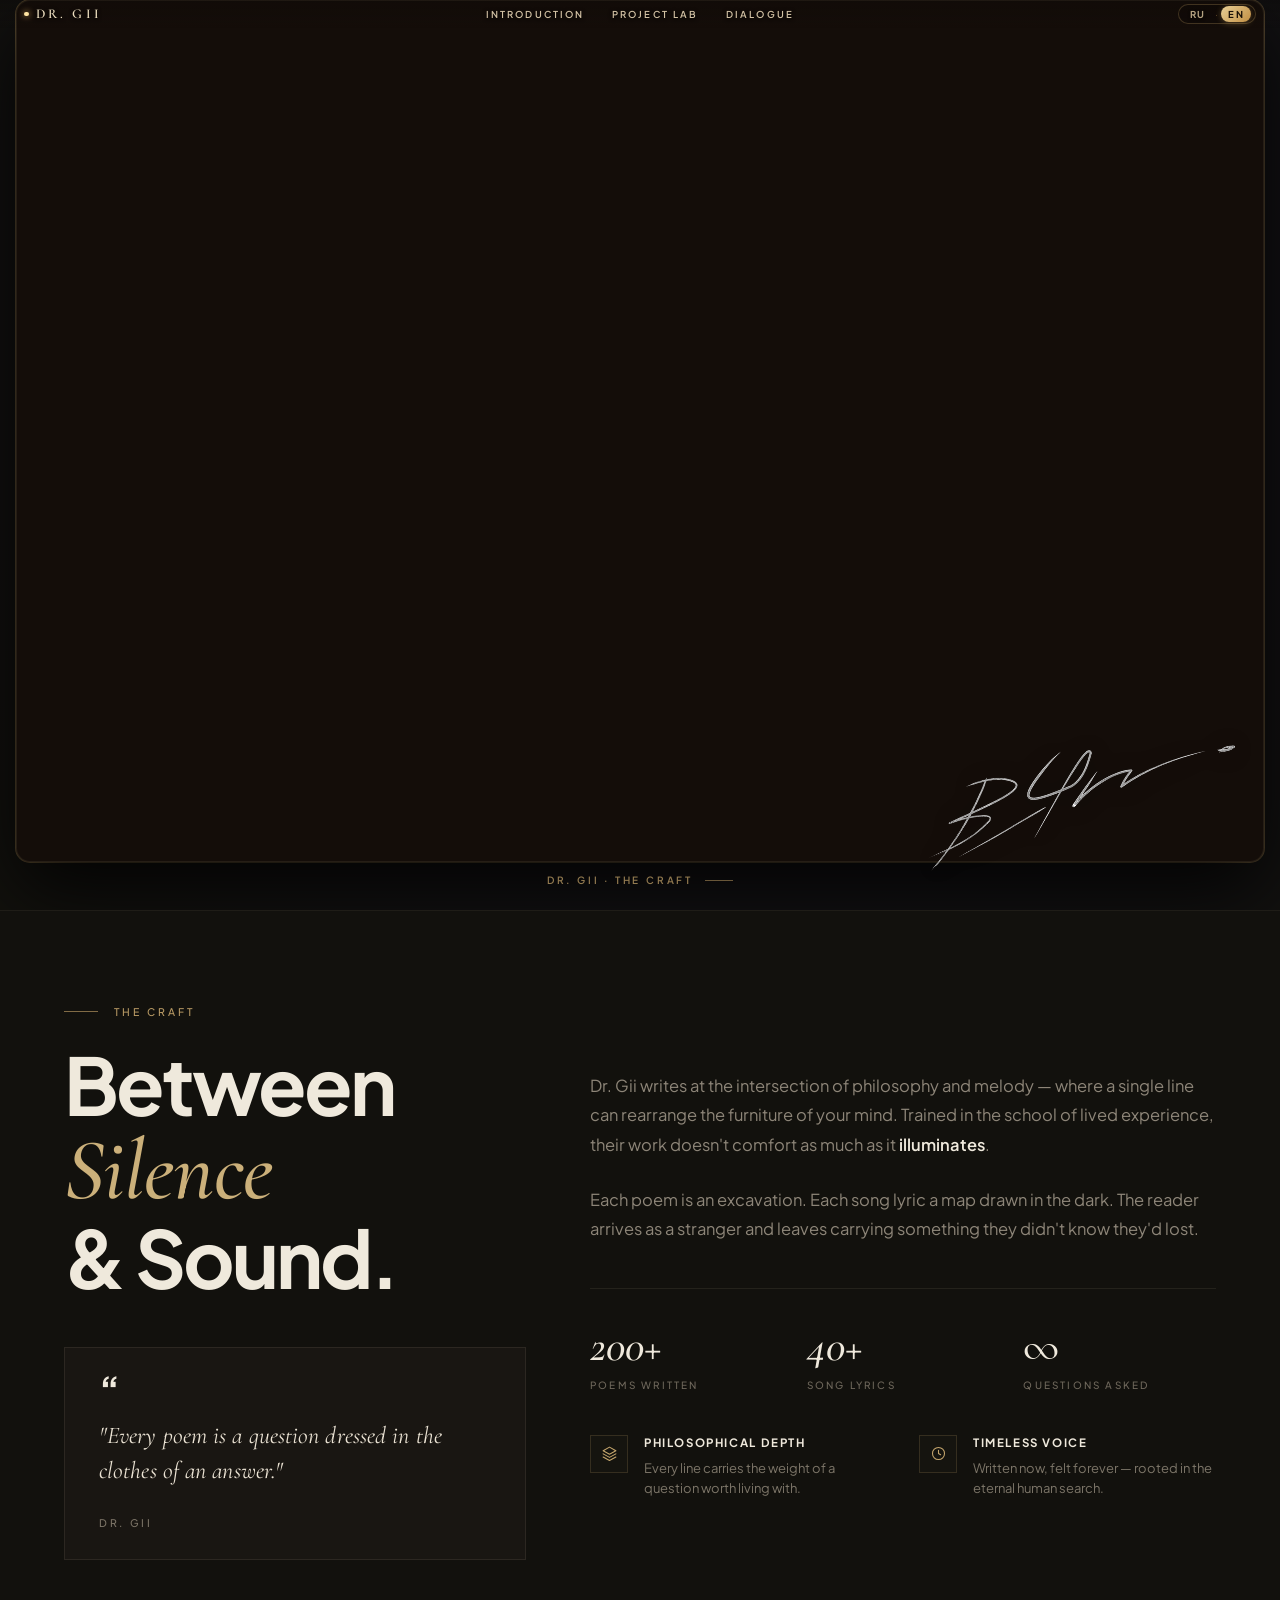
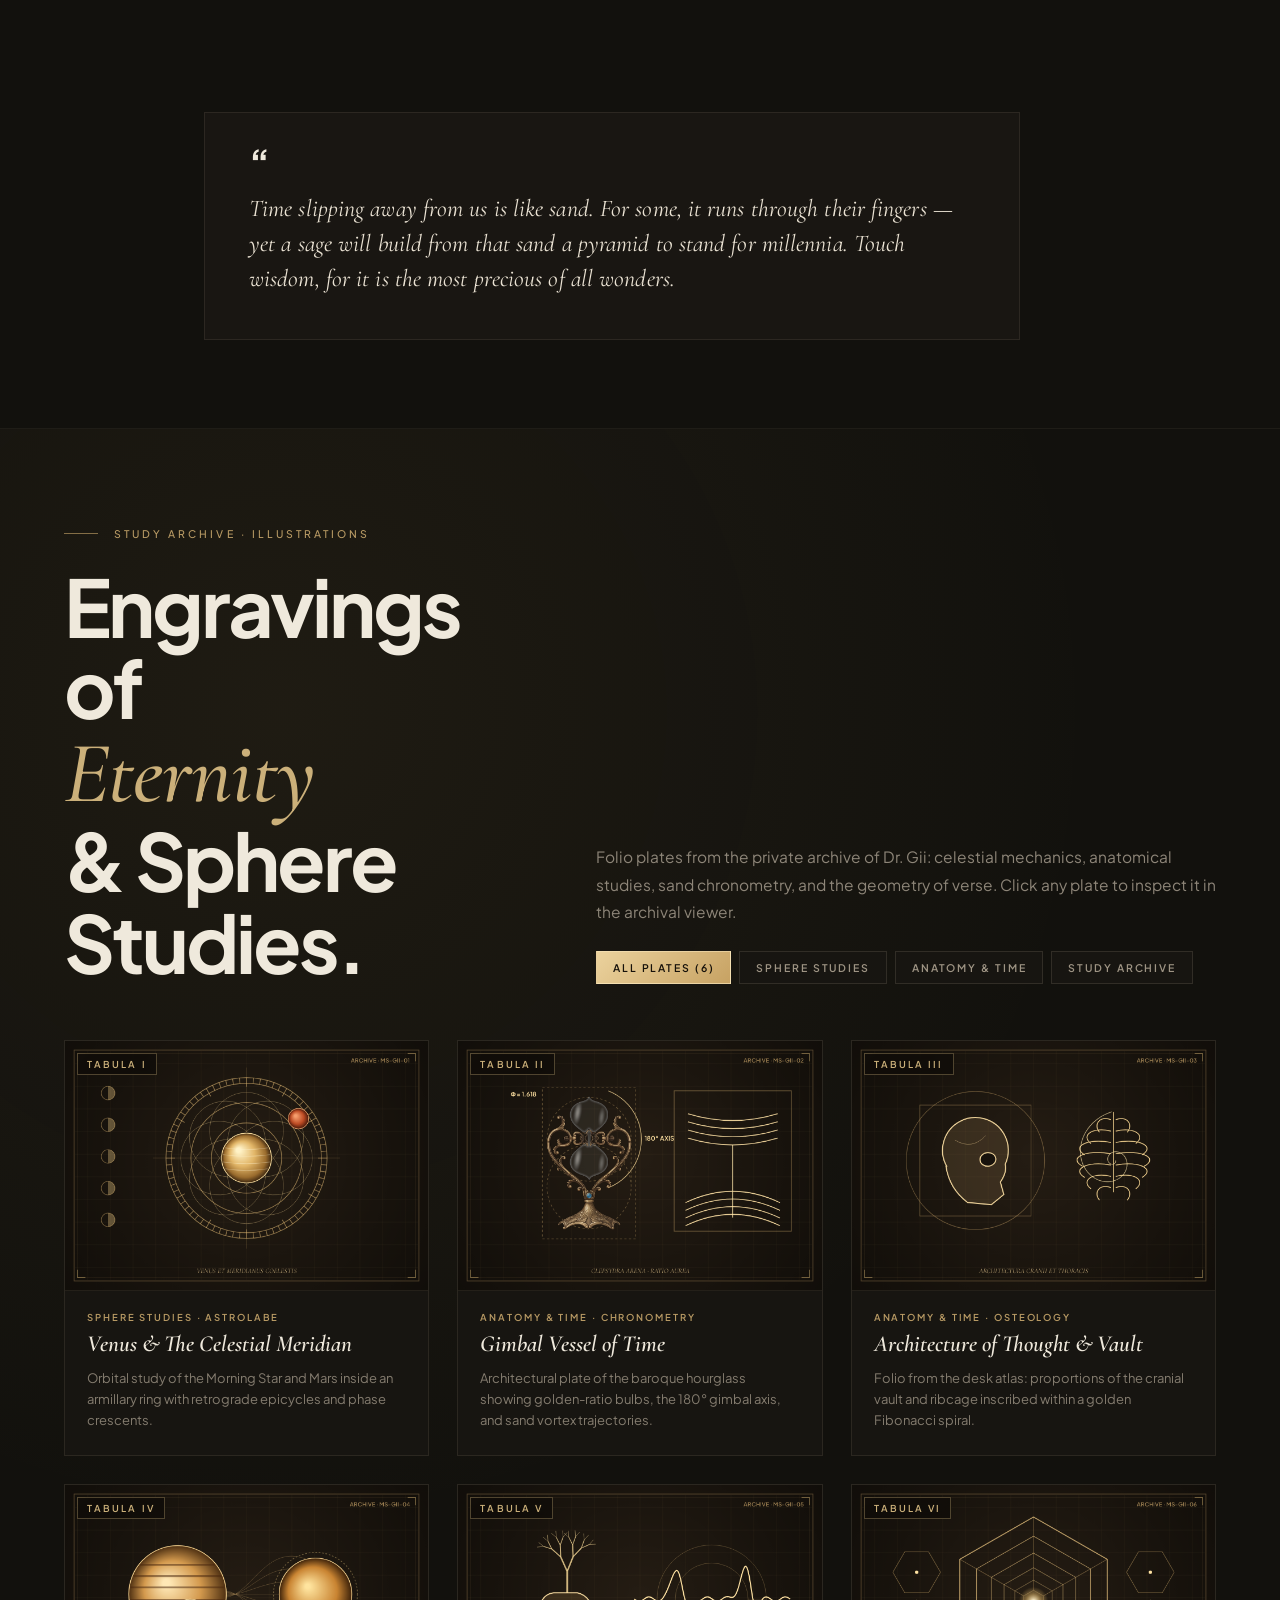
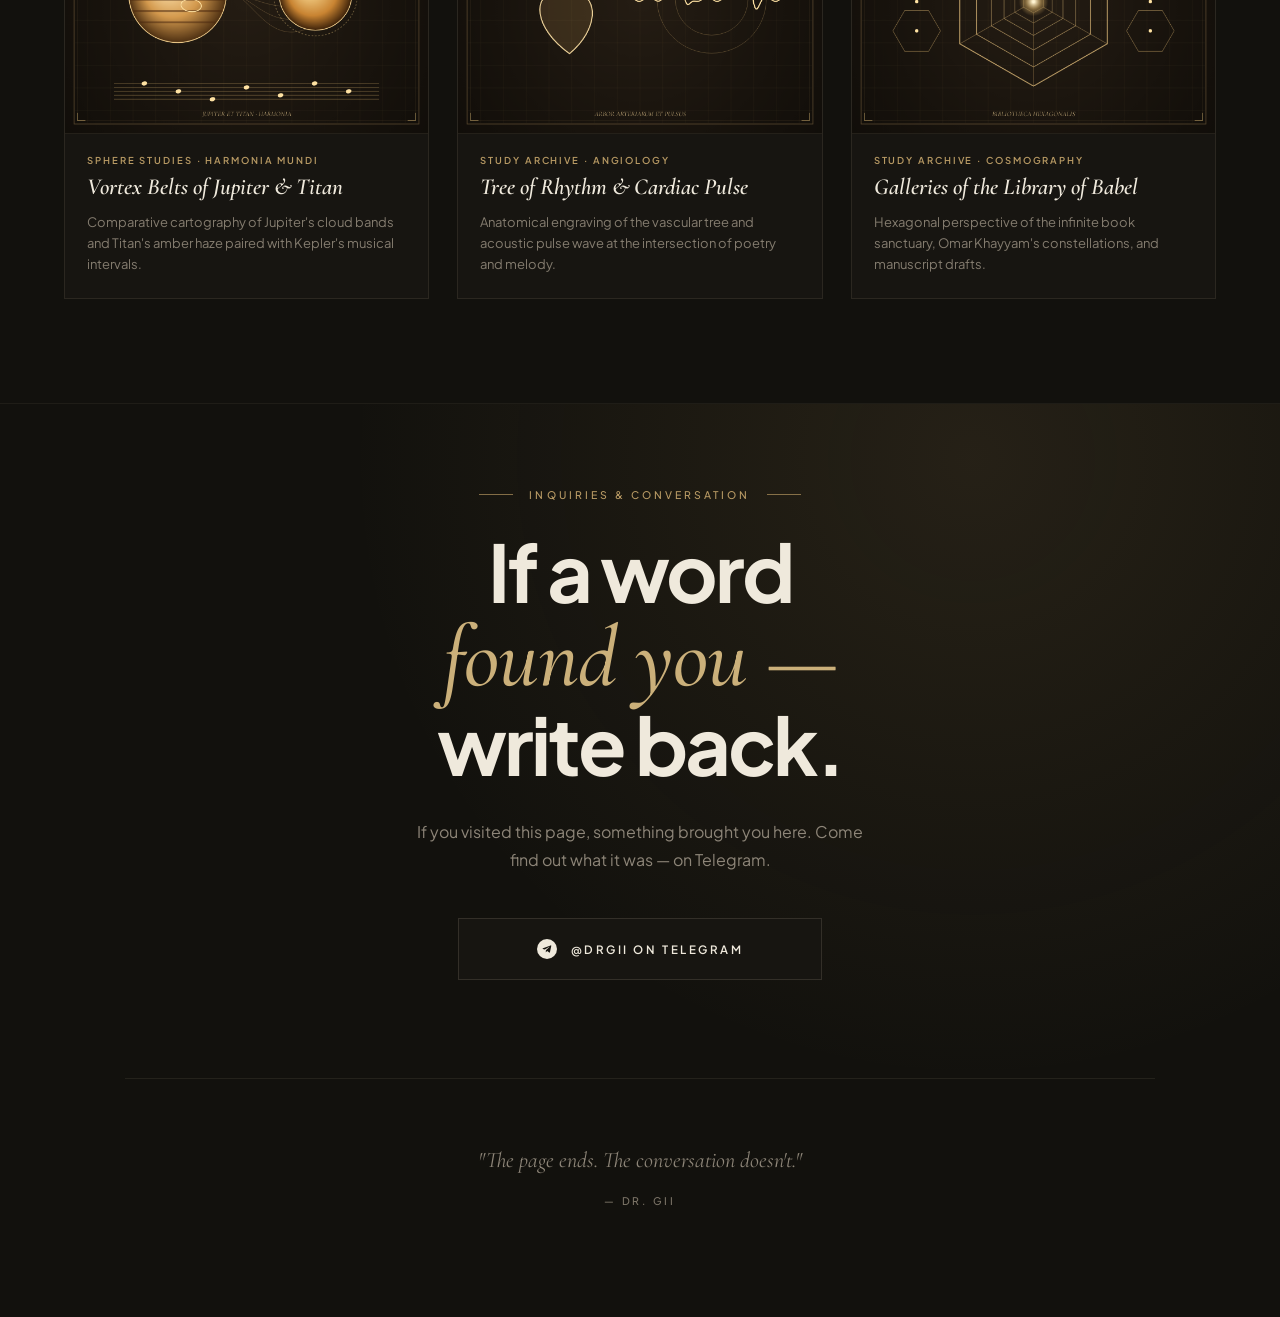
==== commit d41c517d: "Widescreen hero stage: fill viewport width while keeping desk and portrait uncropped" ====
--- a/index.html
+++ b/index.html
@@ -7,7 +7,7 @@
   <link rel="preconnect" href="https://fonts.googleapis.com" />
   <link rel="preconnect" href="https://fonts.gstatic.com" crossorigin />
   <link href="https://fonts.googleapis.com/css2?family=Cormorant+Garamond:ital,wght@0,400;0,500;0,600;1,400;1,500;1,600&family=Plus+Jakarta+Sans:wght@400;500;600;700;800&display=swap" rel="stylesheet" />
-  <link rel="stylesheet" href="styles.css?v=16" />
+  <link rel="stylesheet" href="styles.css?v=17" />
 </head>
 <body>
   <!-- =========================================================
@@ -405,6 +405,6 @@
   </div>
 
   <script src="assets/scene_bundle.js?v=6"></script>
-  <script src="motion.js?v=16"></script>
+  <script src="motion.js?v=17"></script>
 </body>
 </html>
--- a/styles.css
+++ b/styles.css
@@ -198,8 +198,8 @@
 
 .stage-wrap {
   position: relative;
-  width: min(calc(100vw - 32px), calc((100vh - 34px) * 1024 / 764));
-  aspect-ratio: 1024 / 764;
+  width: calc(100vw - 32px);
+  height: min(calc(100vh - 38px), calc((100vw - 32px) * 764 / 1024));
   border-radius: 14px;
   overflow: hidden;
   box-shadow:
@@ -1389,6 +1389,8 @@
   }
   .stage-wrap {
     width: min(calc(100vw - 20px), calc((100vh - 60px) * 1024 / 764));
+    height: auto;
+    aspect-ratio: 1024 / 764;
     border-radius: 10px;
   }
   .scroll-cue {
@@ -1408,6 +1410,8 @@
   }
   .stage-wrap {
     width: min(calc(100vw - 16px), calc((100vh - 54px) * 1024 / 764));
+    height: auto;
+    aspect-ratio: 1024 / 764;
     border-radius: 8px;
   }
   .scroll-cue {
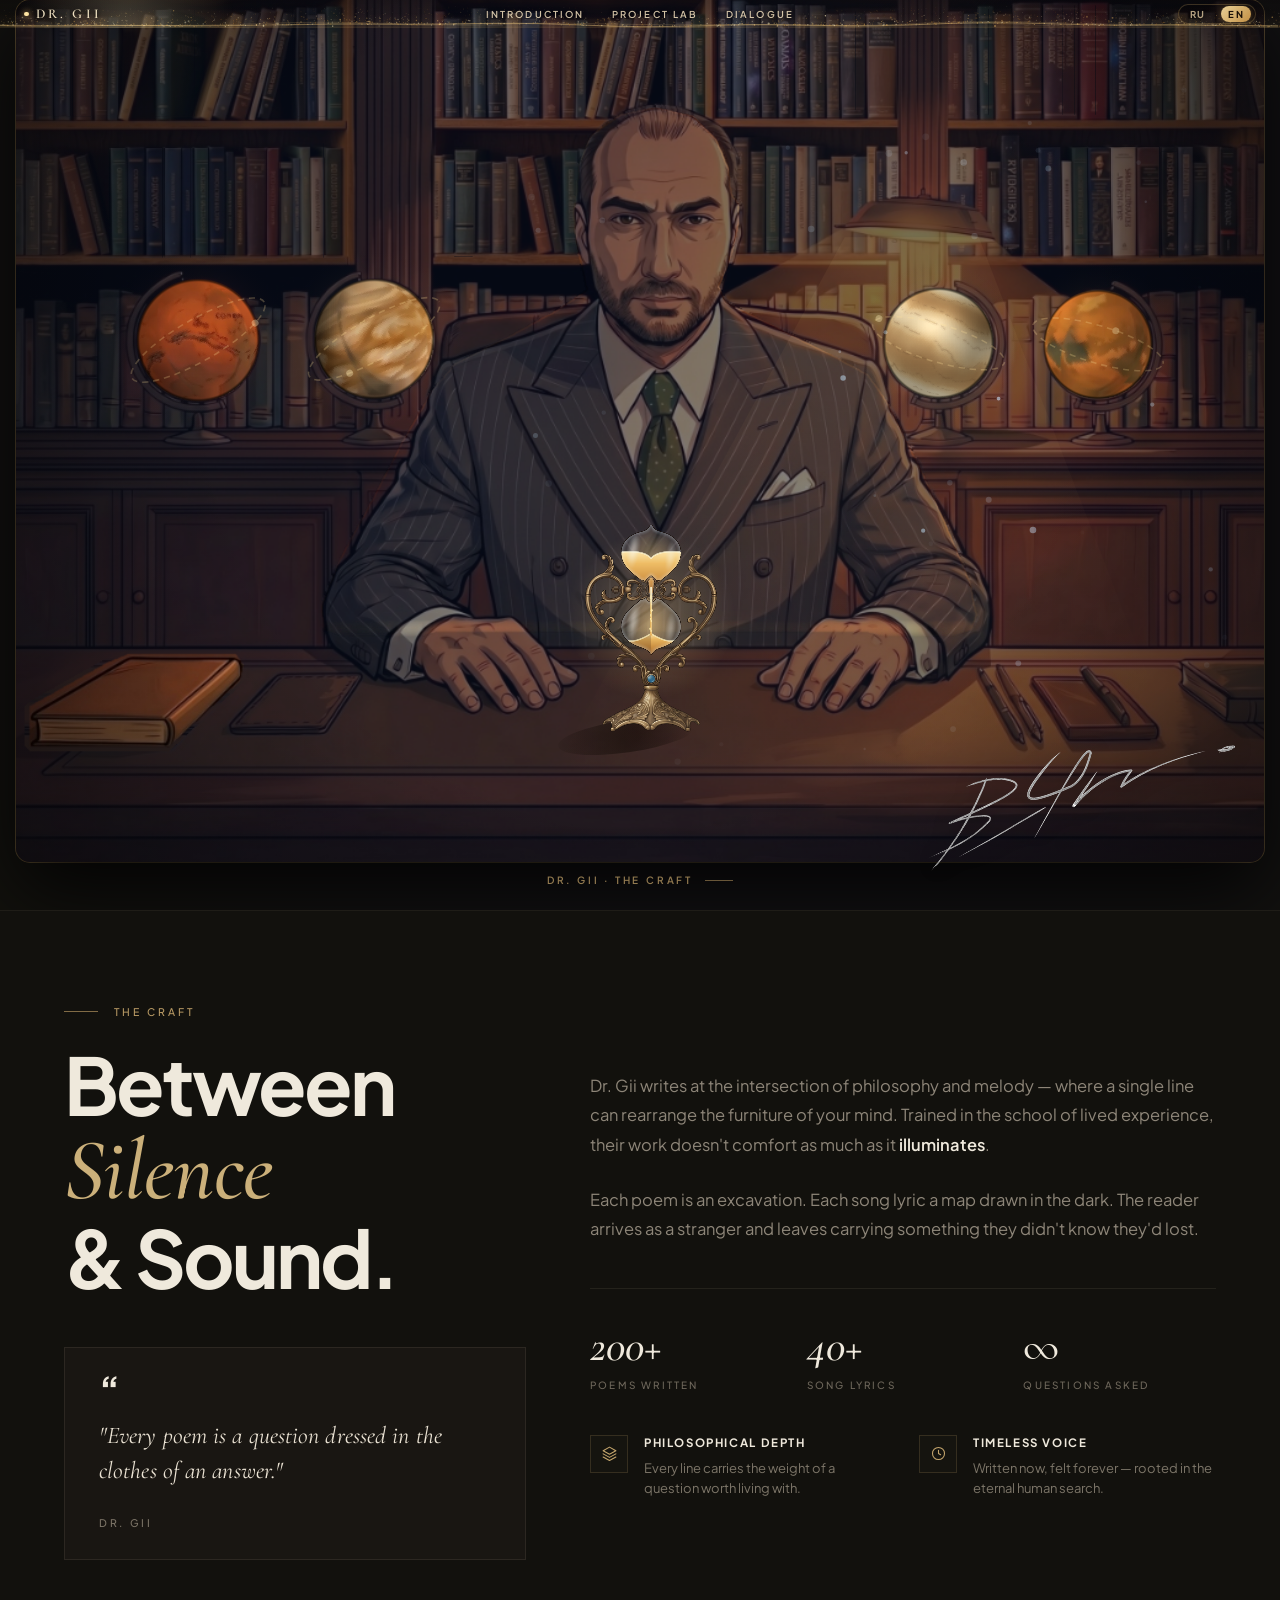
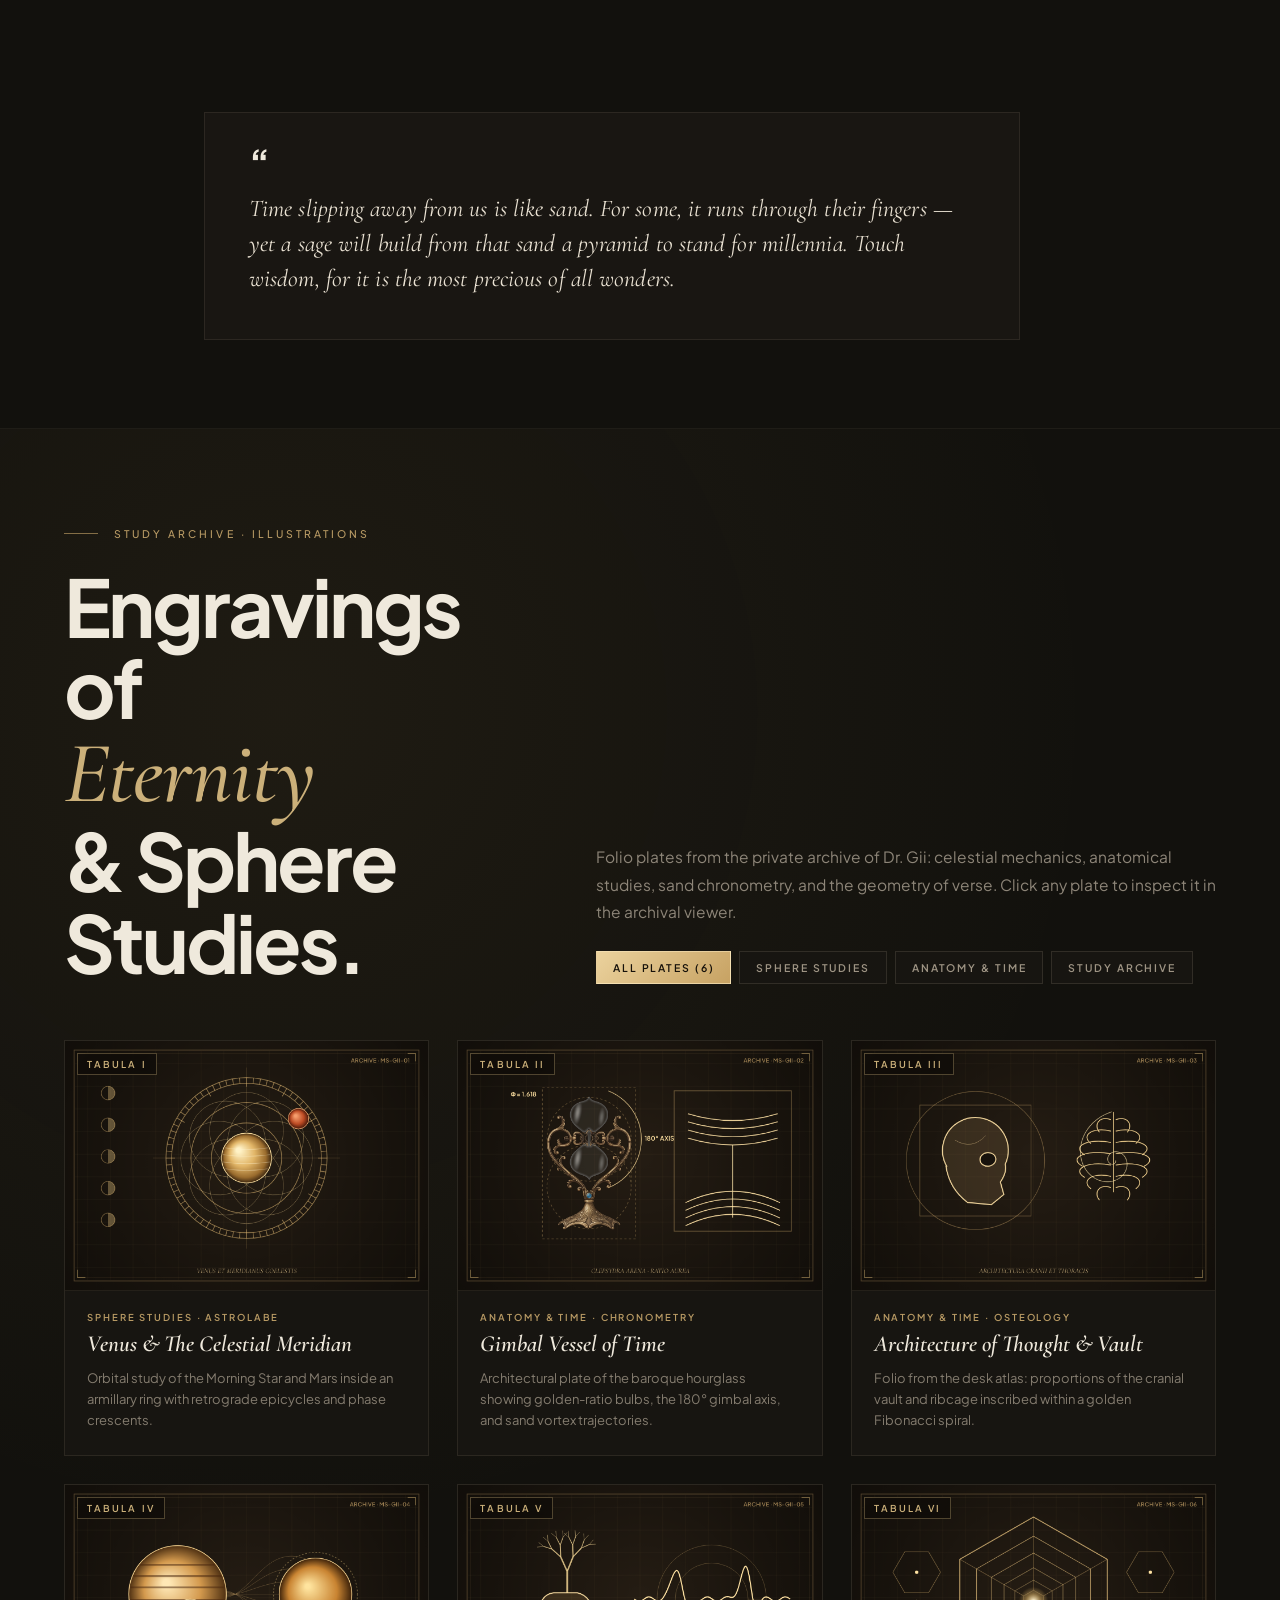
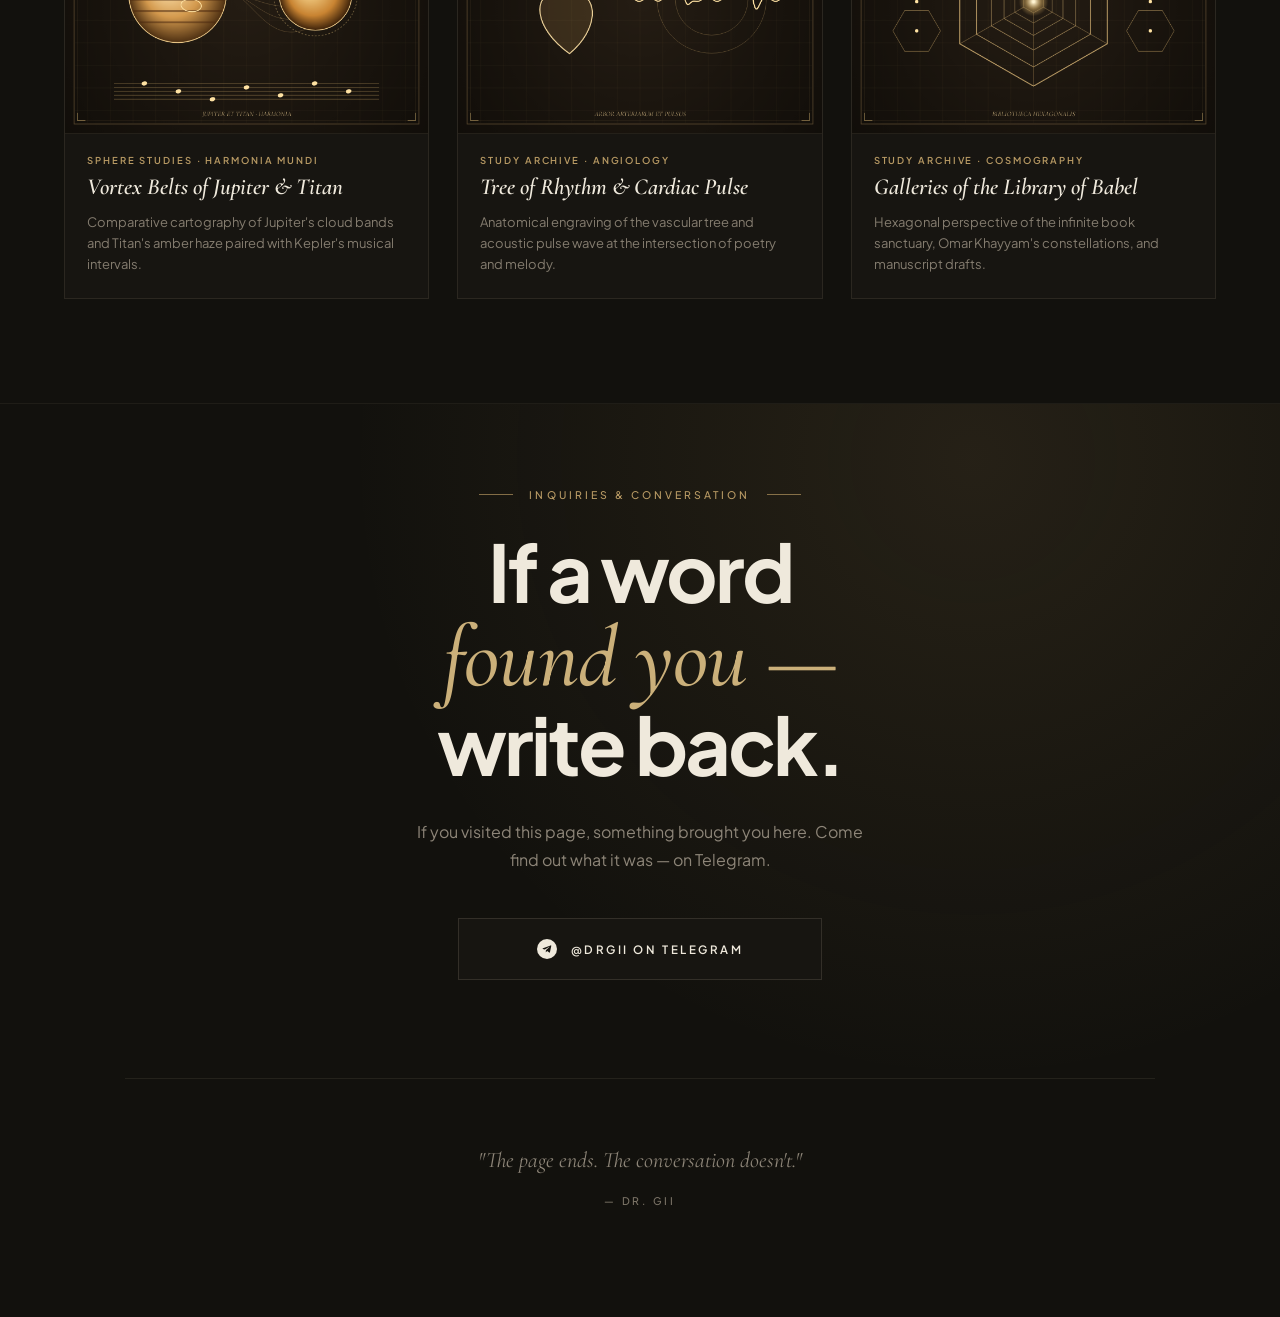
==== commit 39b31232: "Fade widescreen hero edges into darkness instead of blur" ====
--- a/index.html
+++ b/index.html
@@ -405,6 +405,6 @@
   </div>
 
   <script src="assets/scene_bundle.js?v=6"></script>
-  <script src="motion.js?v=17"></script>
+  <script src="motion.js?v=18"></script>
 </body>
 </html>
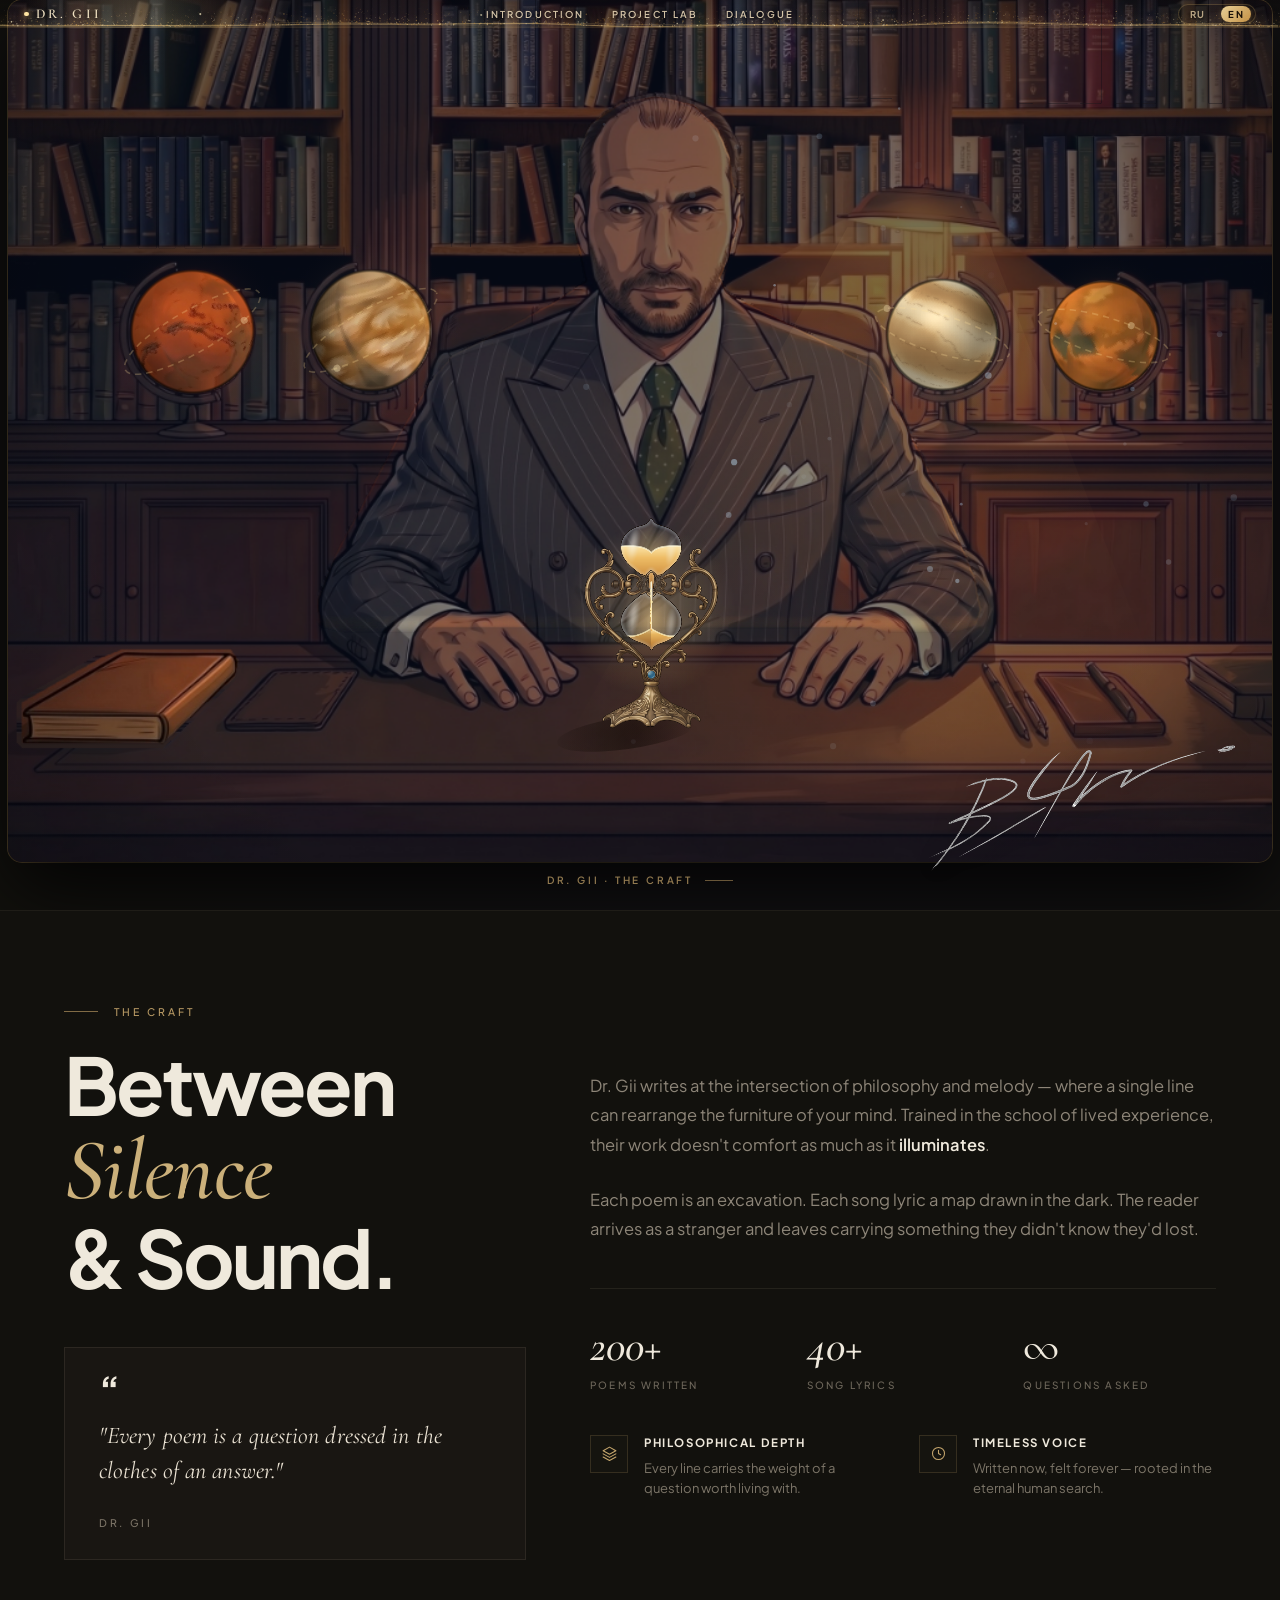
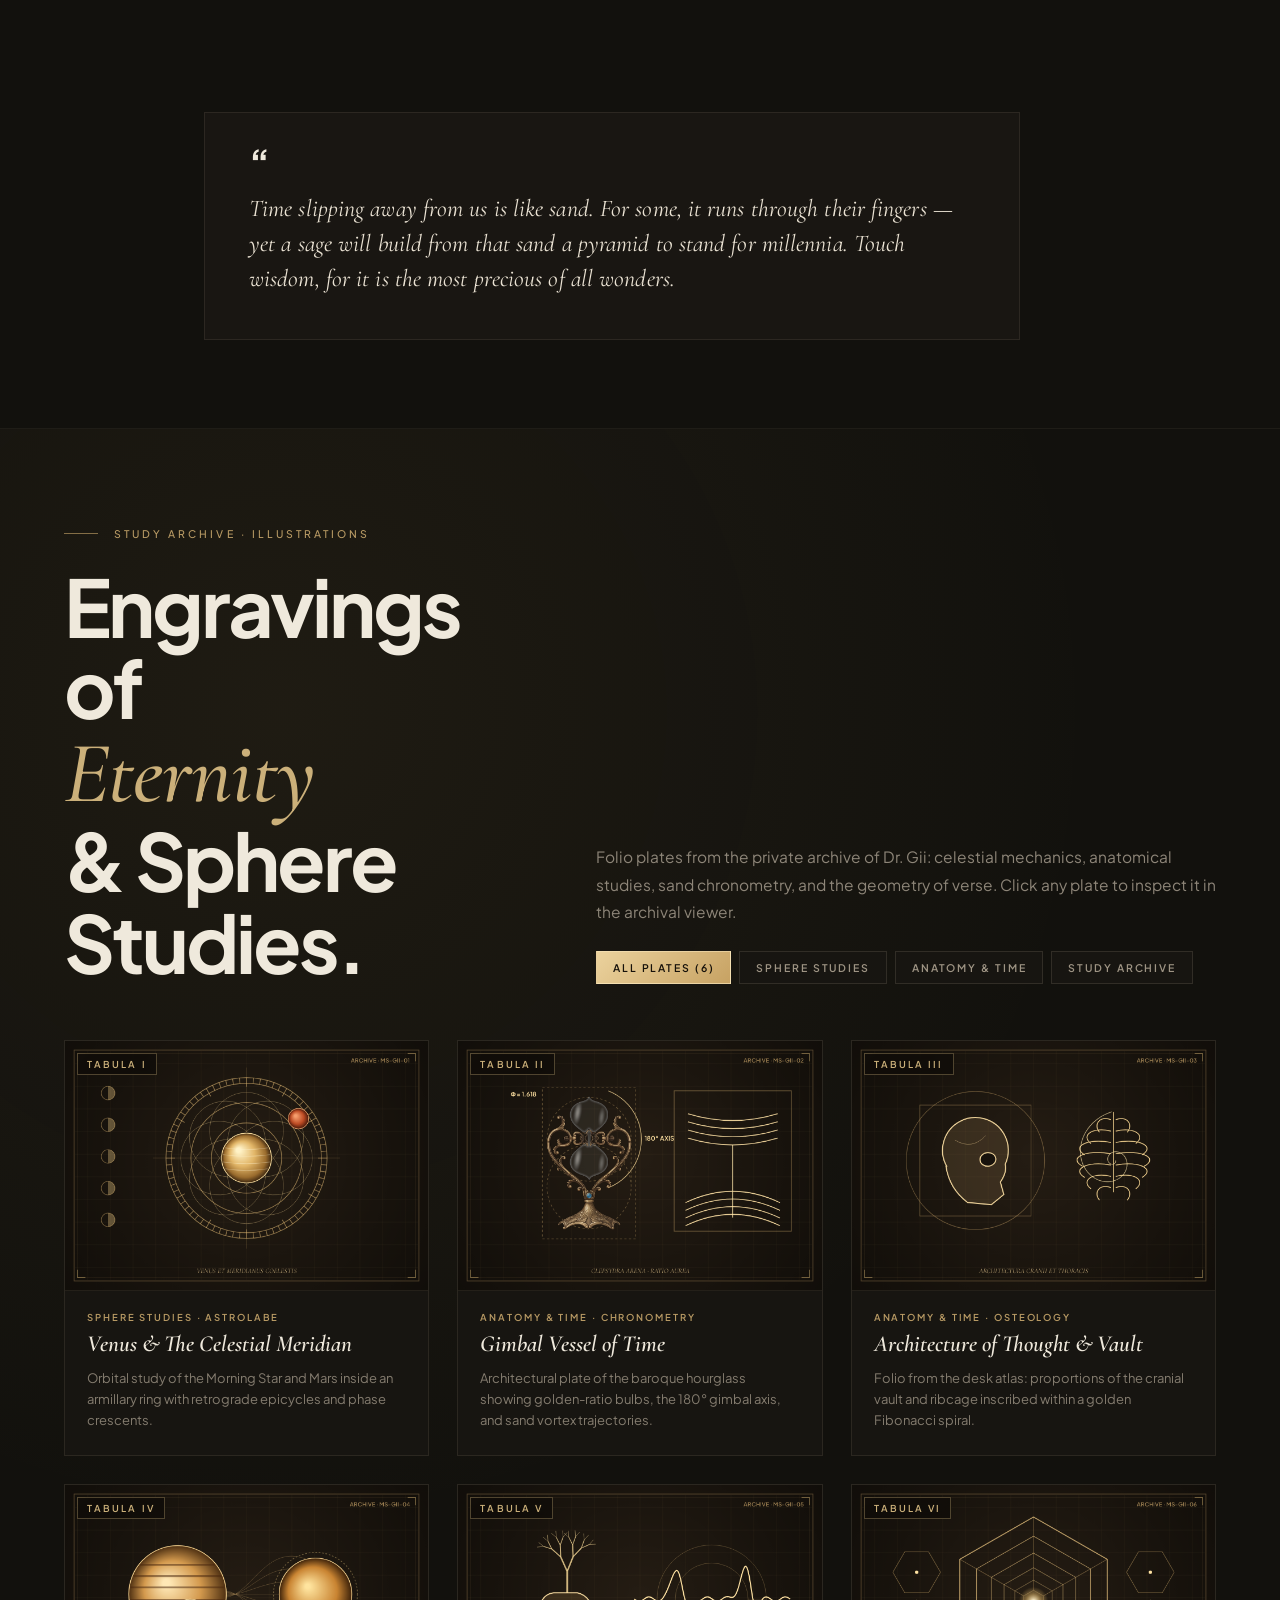
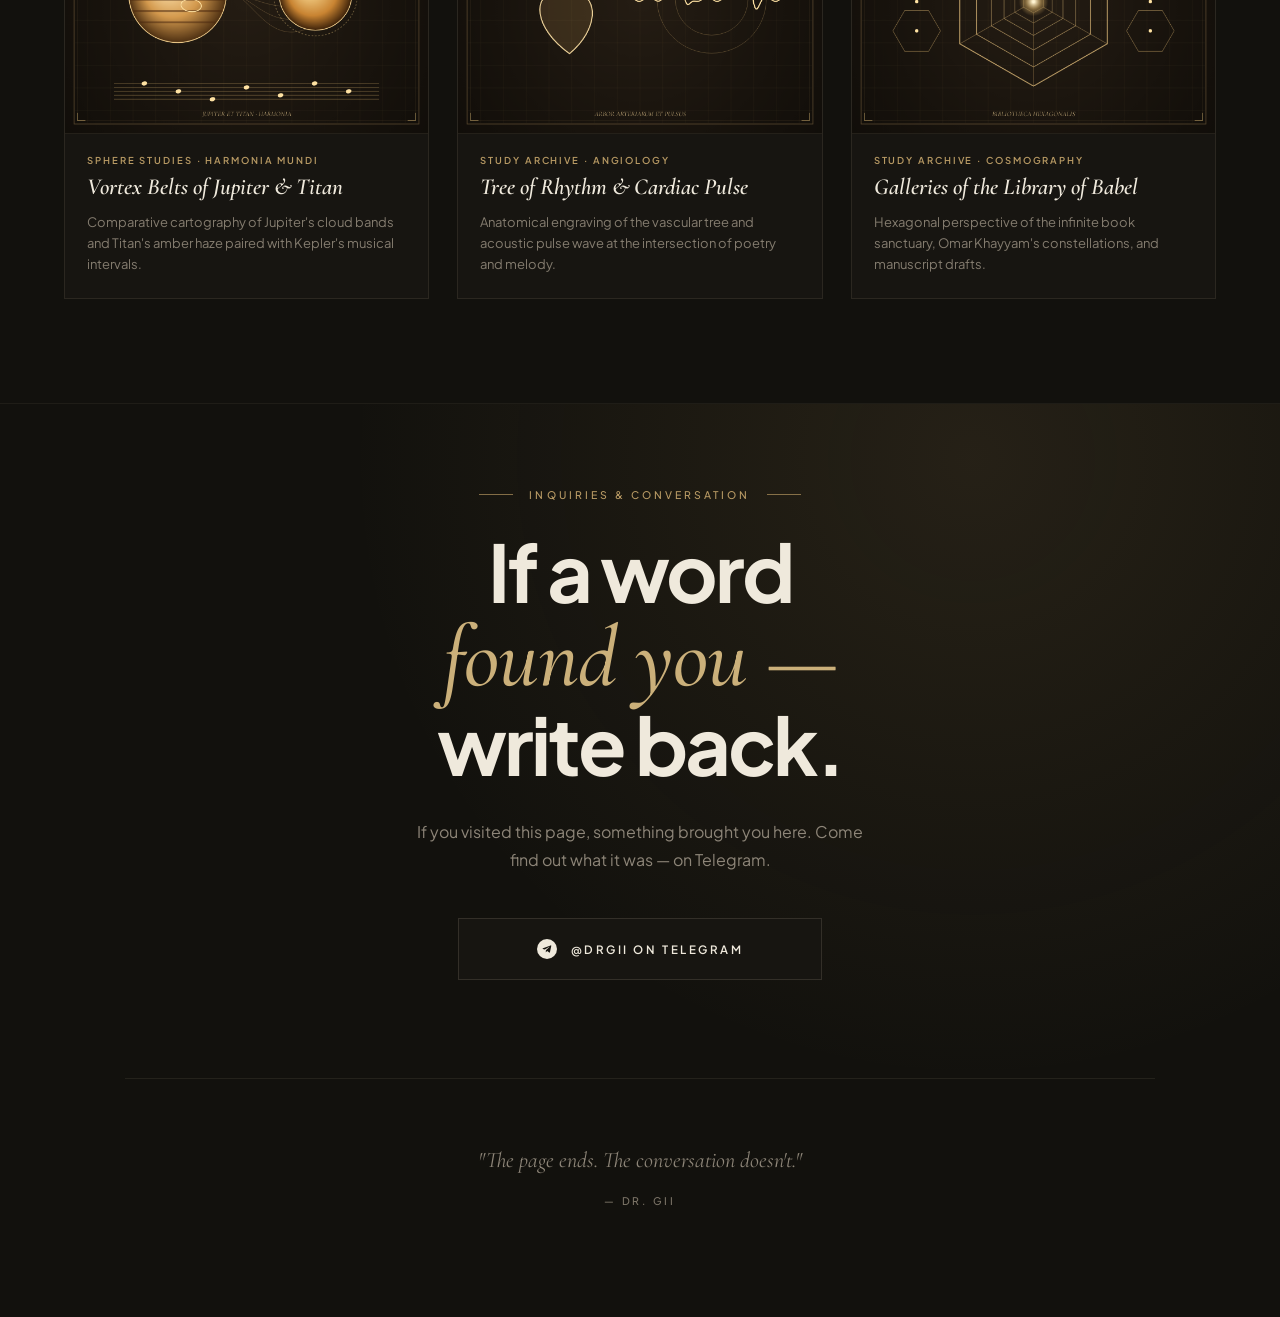
==== commit d592c39b: "Widen hero image to full width, keep character head/figure visible, widen vignette" ====
--- a/index.html
+++ b/index.html
@@ -7,7 +7,7 @@
   <link rel="preconnect" href="https://fonts.googleapis.com" />
   <link rel="preconnect" href="https://fonts.gstatic.com" crossorigin />
   <link href="https://fonts.googleapis.com/css2?family=Cormorant+Garamond:ital,wght@0,400;0,500;0,600;1,400;1,500;1,600&family=Plus+Jakarta+Sans:wght@400;500;600;700;800&display=swap" rel="stylesheet" />
-  <link rel="stylesheet" href="styles.css?v=17" />
+  <link rel="stylesheet" href="styles.css?v=19" />
 </head>
 <body>
   <!-- =========================================================
@@ -405,6 +405,6 @@
   </div>
 
   <script src="assets/scene_bundle.js?v=6"></script>
-  <script src="motion.js?v=18"></script>
+  <script src="motion.js?v=19"></script>
 </body>
 </html>
--- a/styles.css
+++ b/styles.css
@@ -191,15 +191,15 @@
   flex-direction: column;
   align-items: center;
   justify-content: flex-start;
-  padding: 0 16px 24px;
+  padding: 0 8px 24px;
   background: radial-gradient(circle at 58% 36%, #18171c 0%, #121114 54%, #12110d 100%);
   user-select: none;
 }
 
 .stage-wrap {
   position: relative;
-  width: calc(100vw - 32px);
-  height: min(calc(100vh - 38px), calc((100vw - 32px) * 764 / 1024));
+  width: calc(100vw - 16px);
+  height: min(calc(100vh - 38px), calc((100vw - 16px) * 764 / 1024));
   border-radius: 14px;
   overflow: hidden;
   box-shadow:
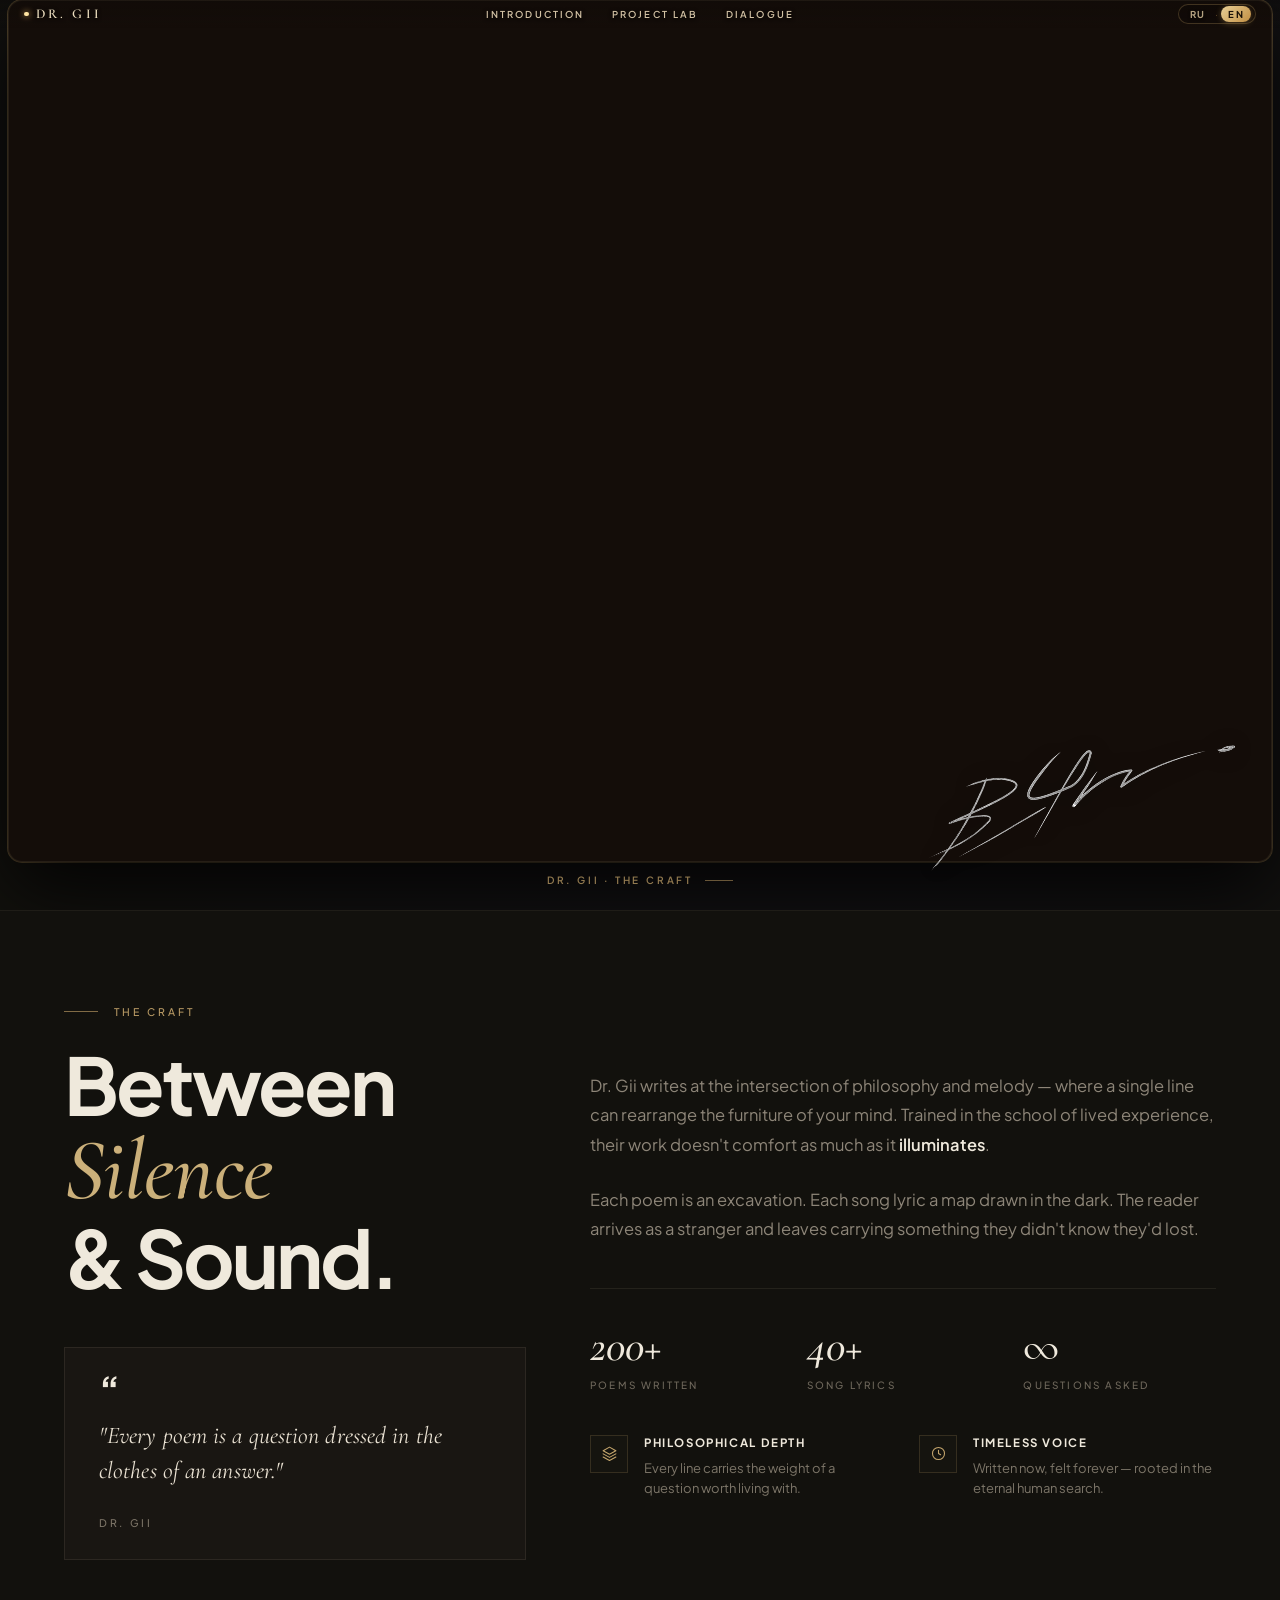
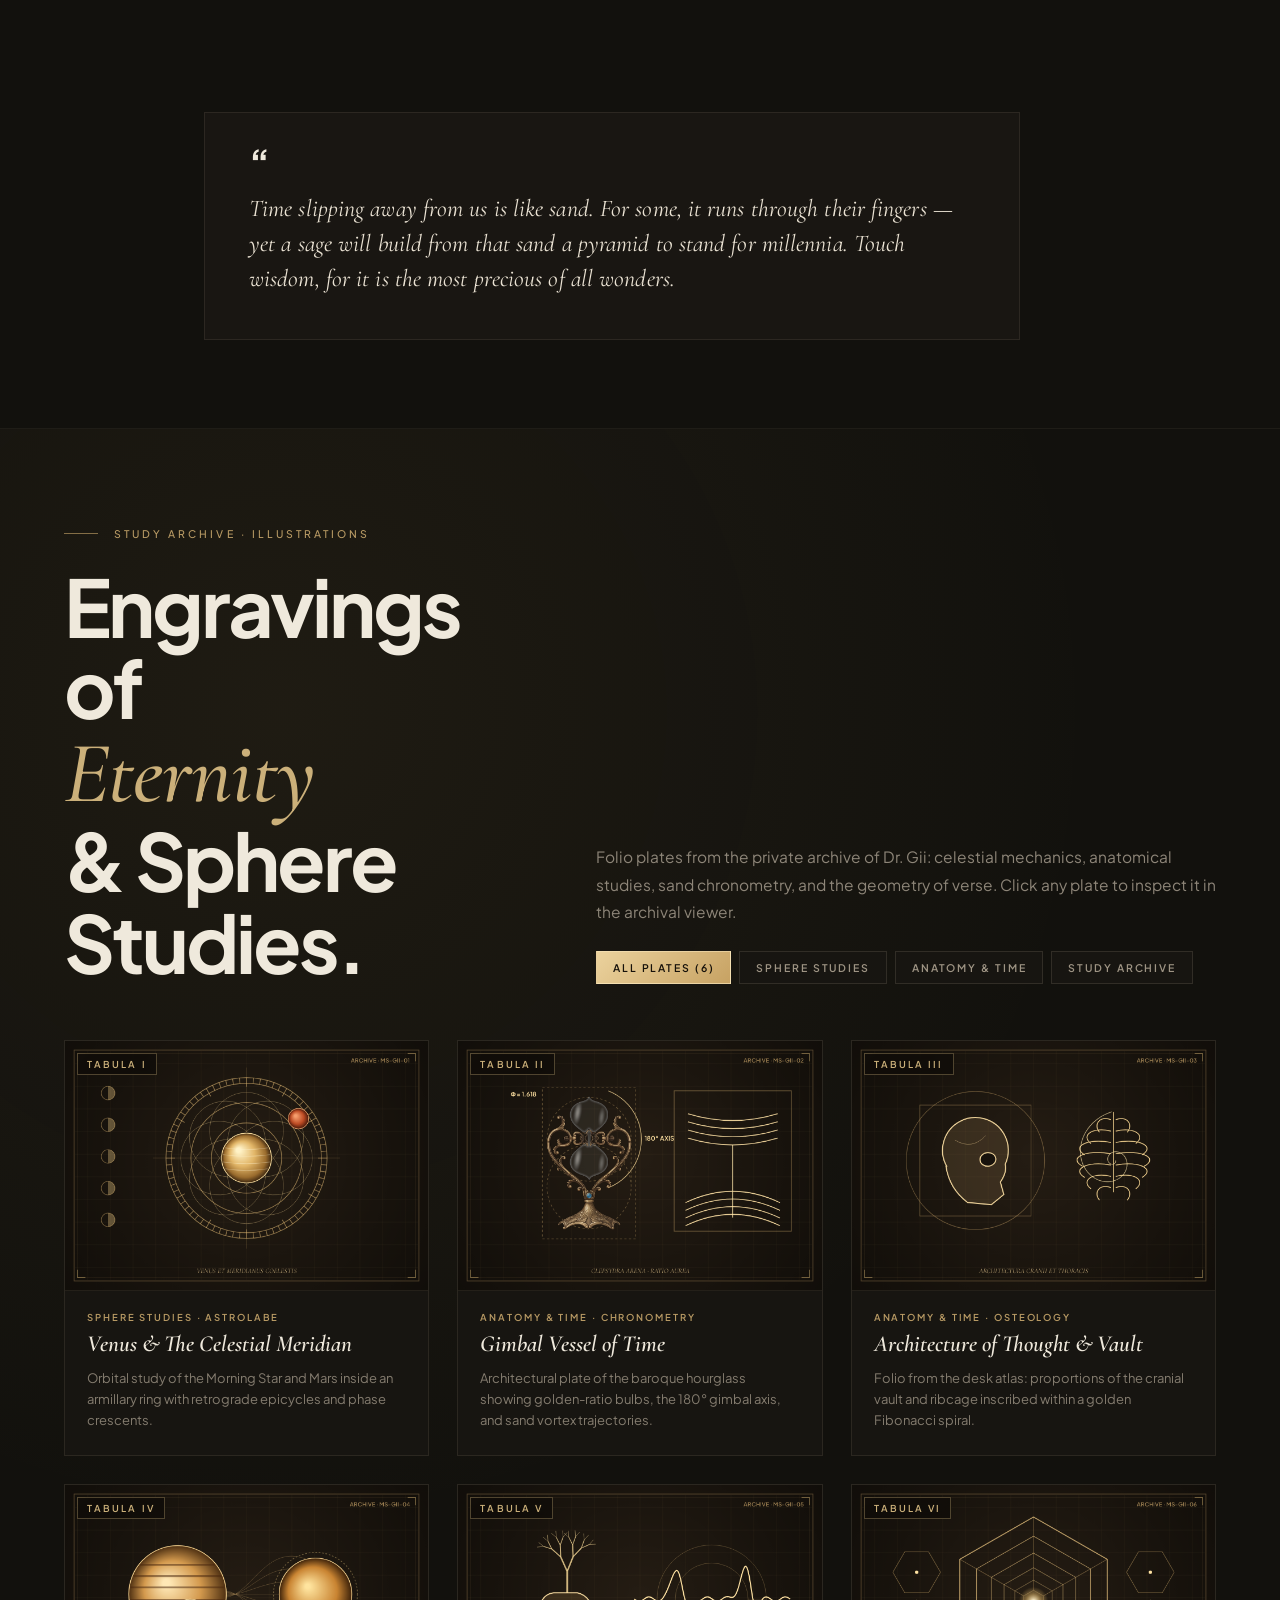
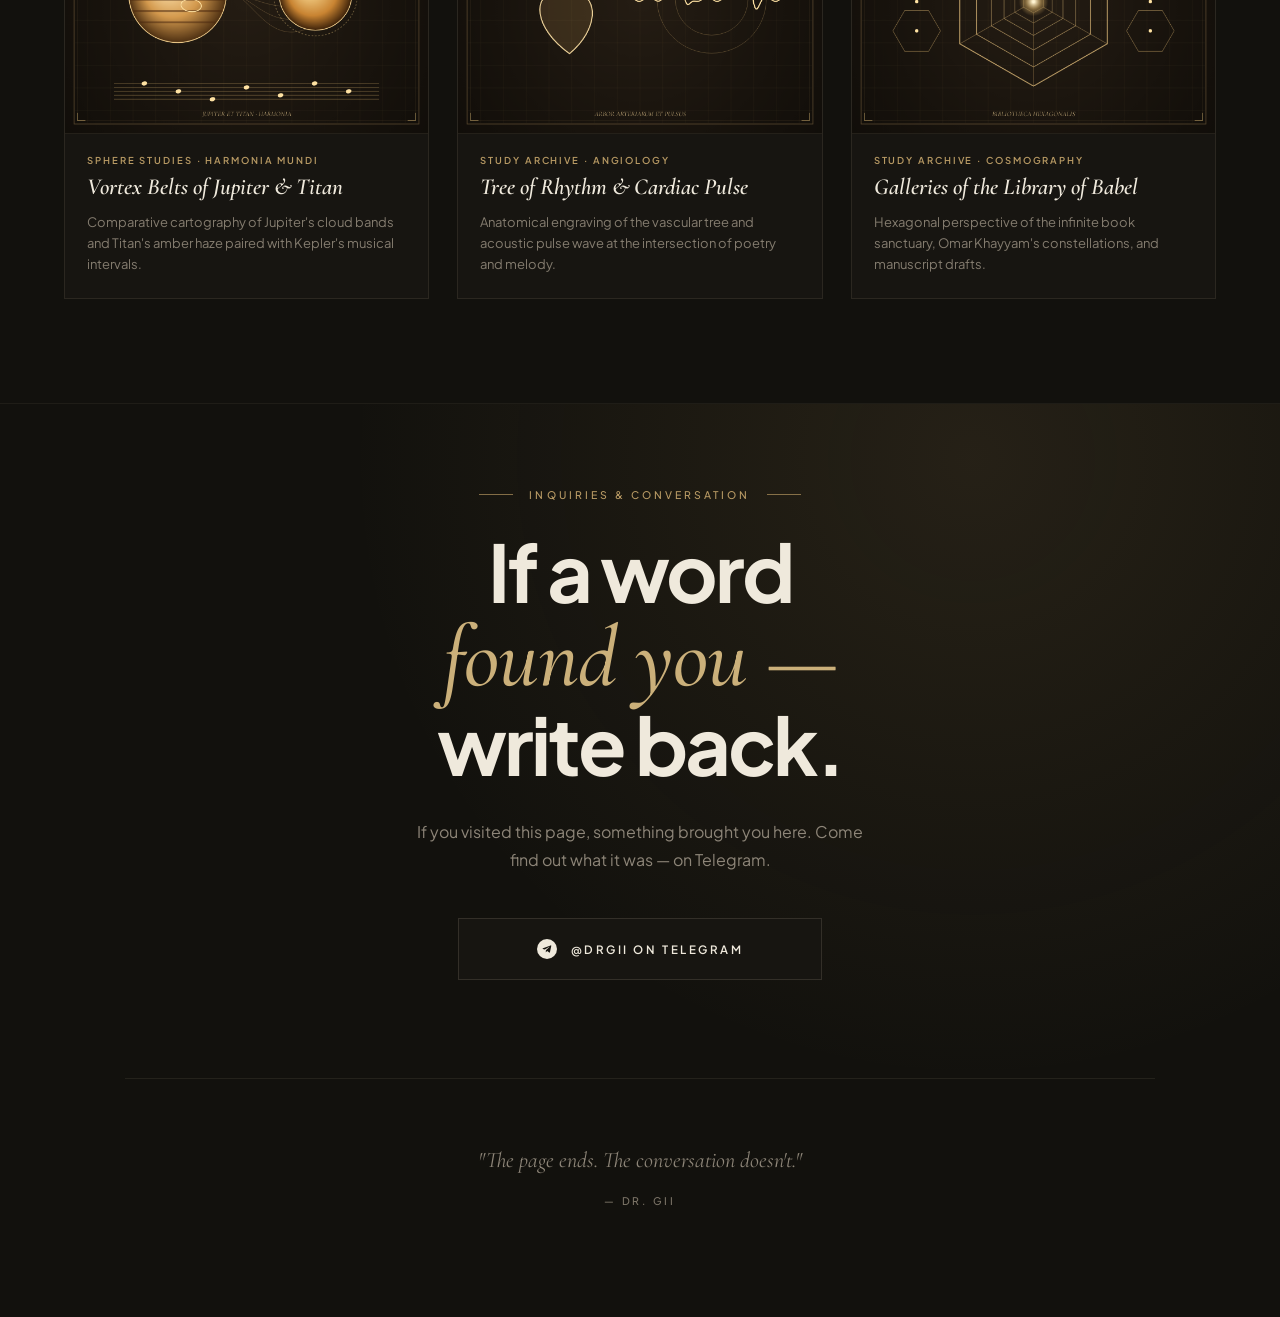
==== commit 7286f33b: "Keep atlas front edge & hourglass base visible, smooth transition into darkened side blur" ====
--- a/index.html
+++ b/index.html
@@ -405,6 +405,6 @@
   </div>
 
   <script src="assets/scene_bundle.js?v=6"></script>
-  <script src="motion.js?v=19"></script>
+  <script src="motion.js?v=20"></script>
 </body>
 </html>
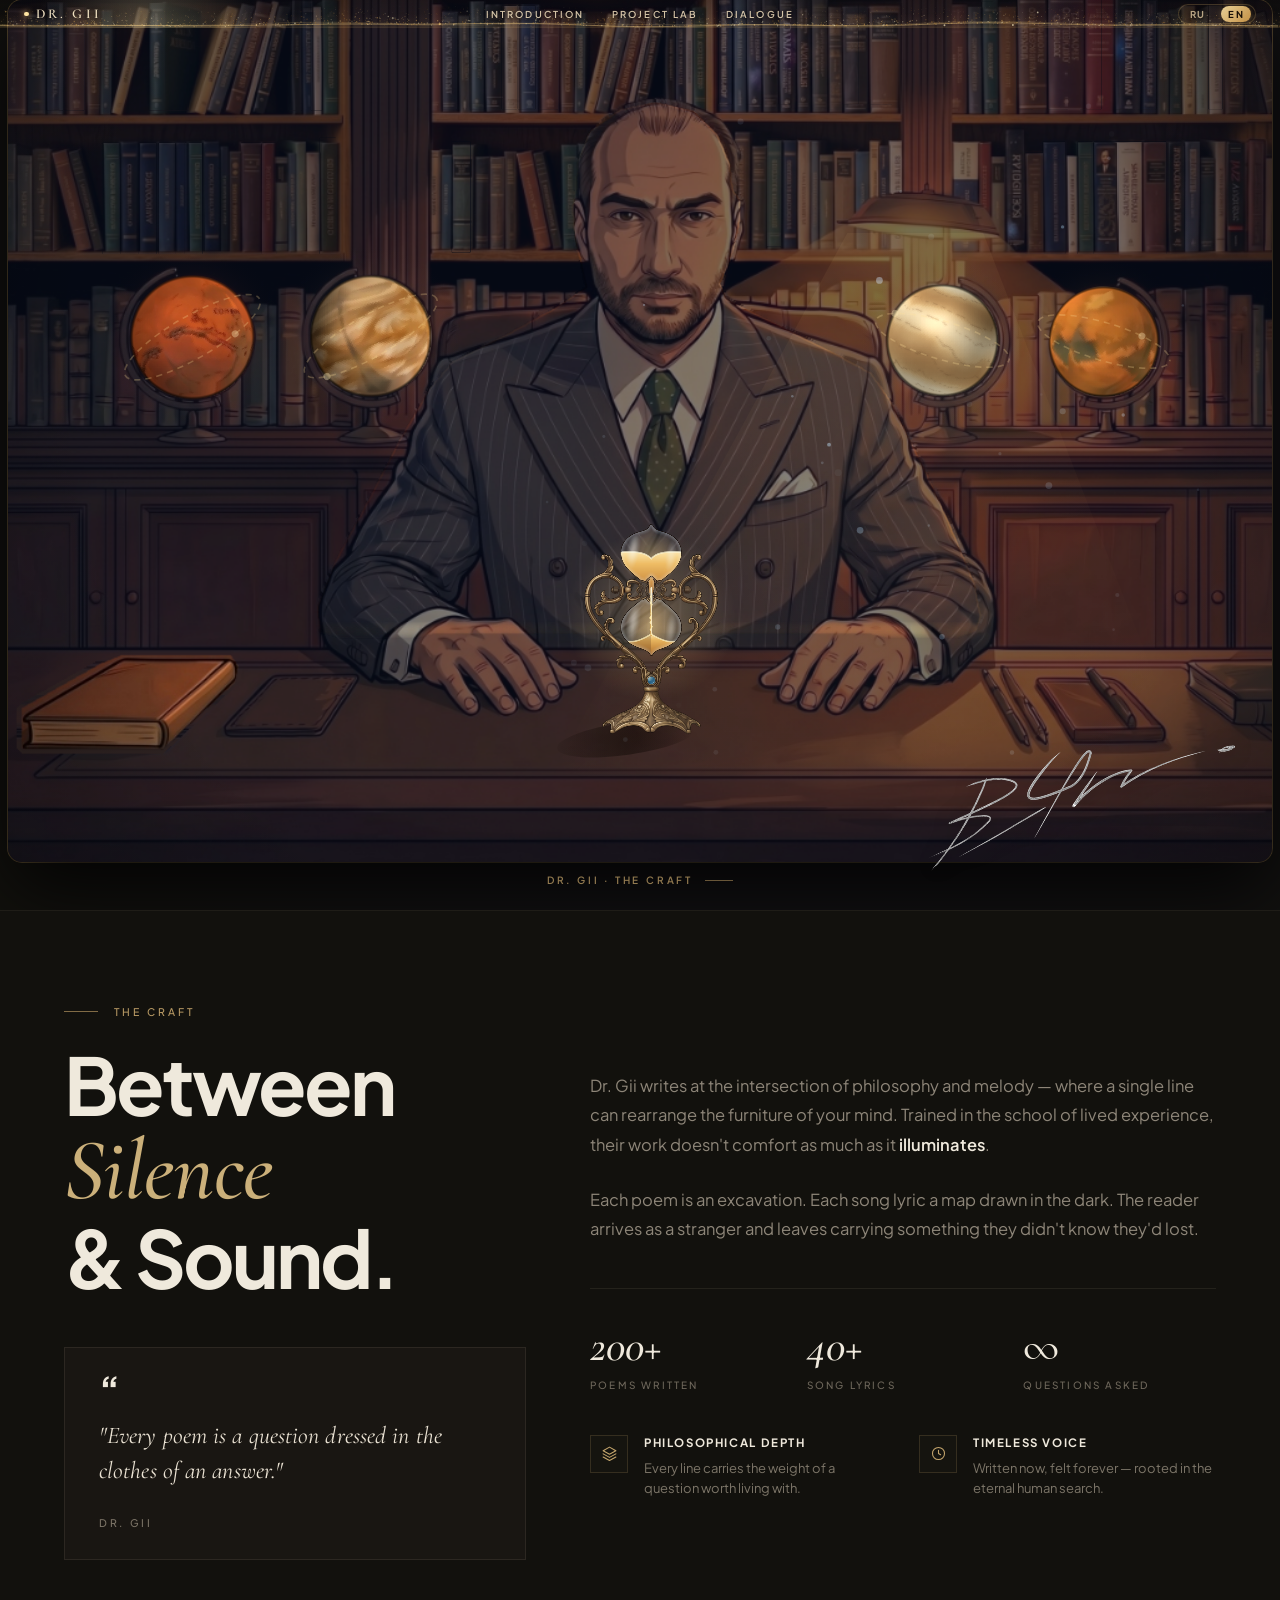
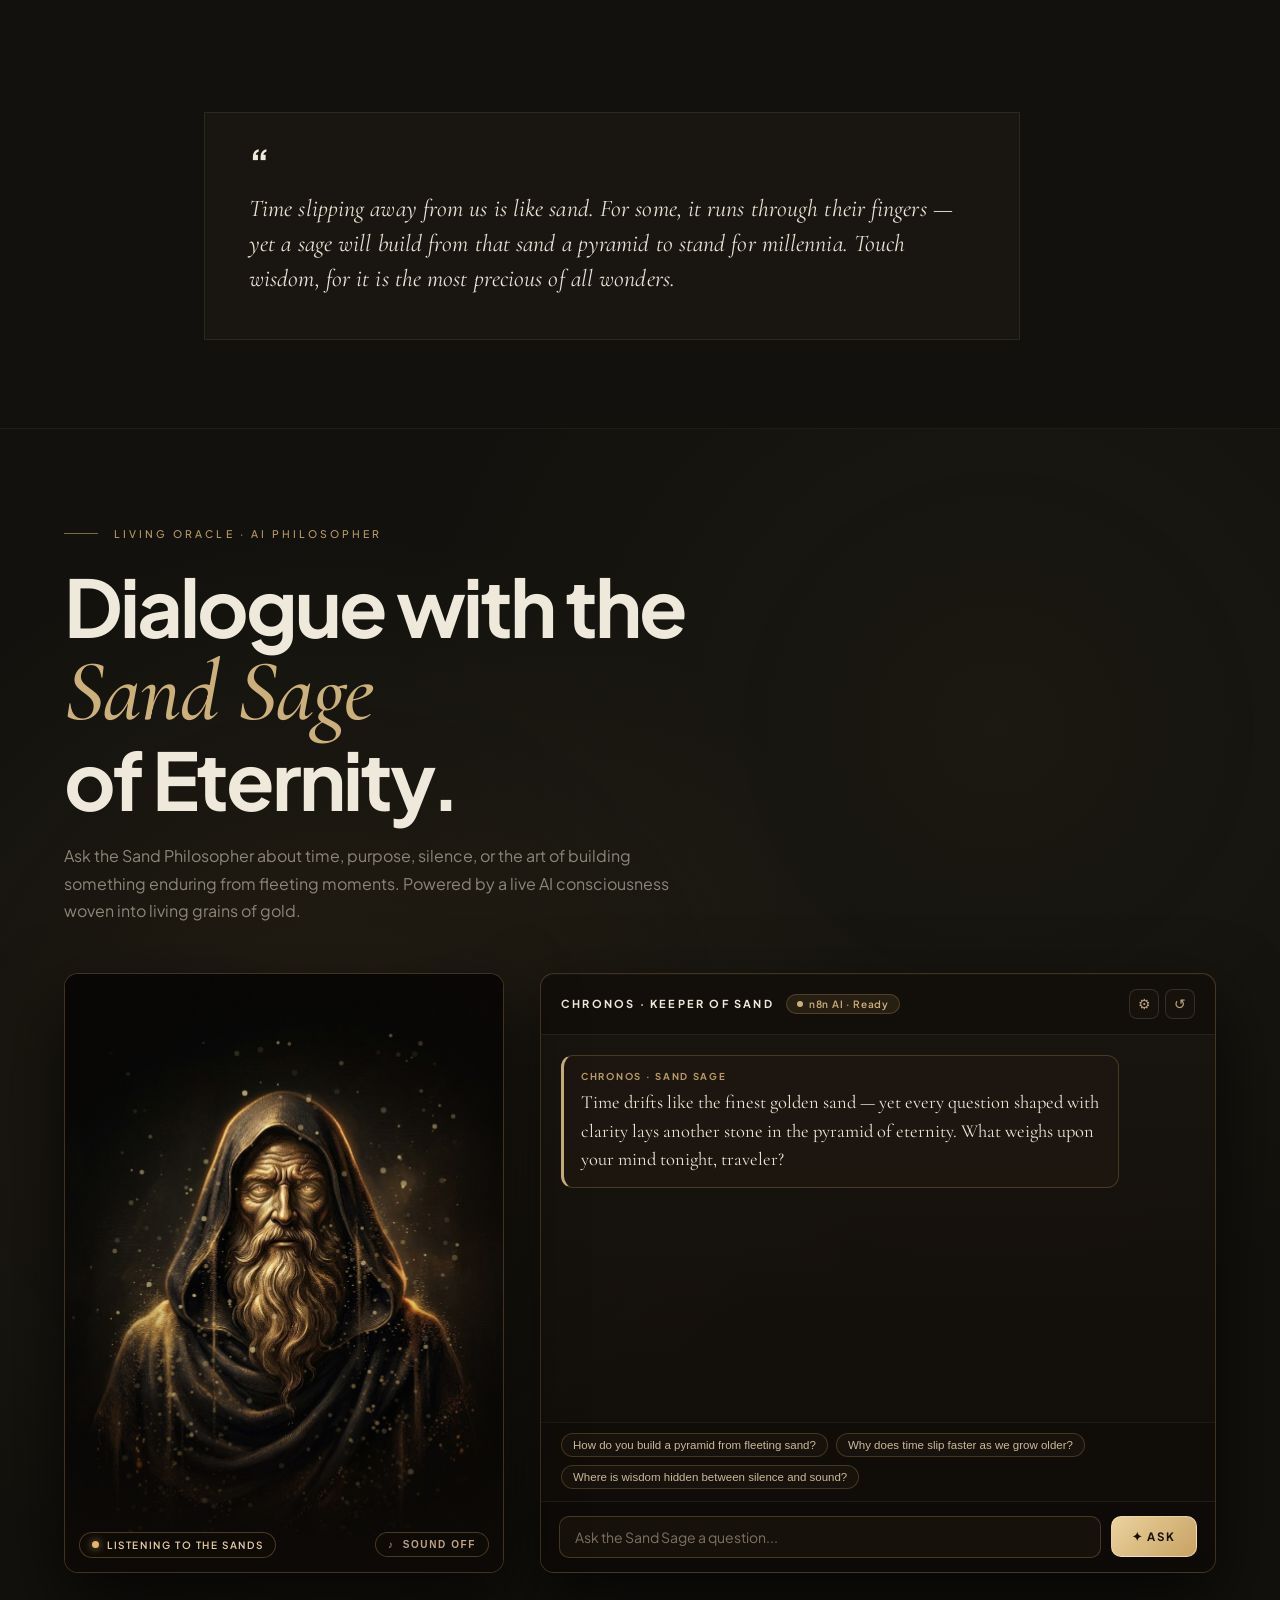
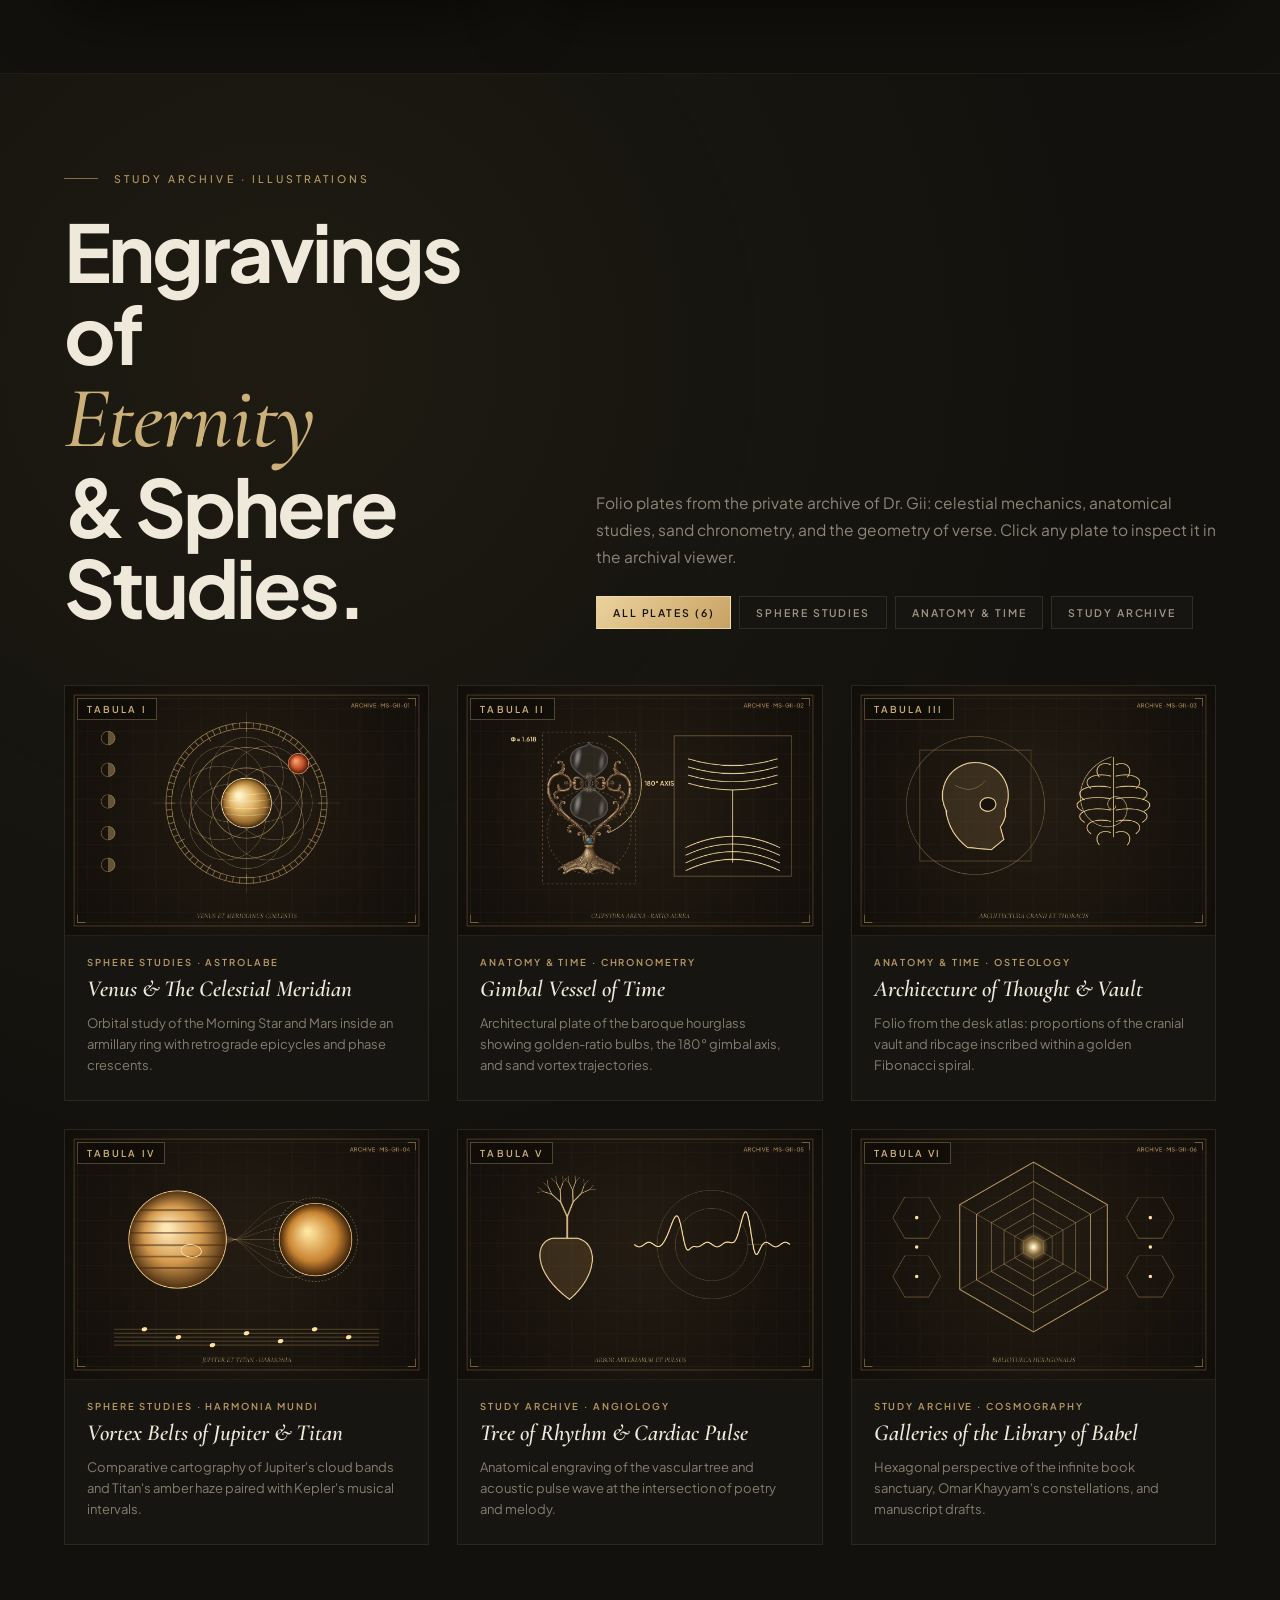
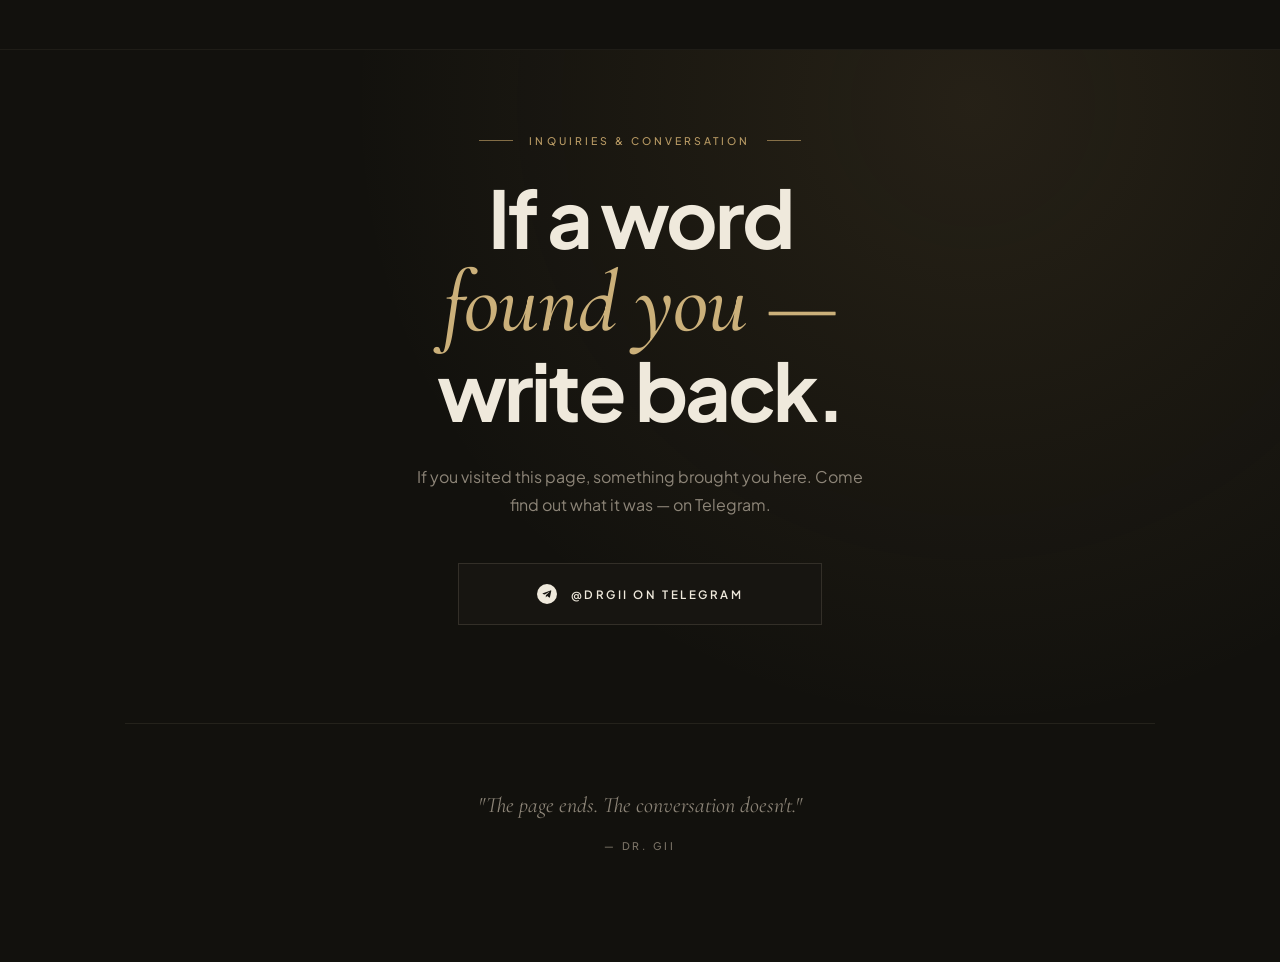
==== commit c88e2a88: "Add Living Sand Philosopher AI avatar and n8n chat section after wisdom quote" ====
--- a/index.html
+++ b/index.html
@@ -7,7 +7,7 @@
   <link rel="preconnect" href="https://fonts.googleapis.com" />
   <link rel="preconnect" href="https://fonts.gstatic.com" crossorigin />
   <link href="https://fonts.googleapis.com/css2?family=Cormorant+Garamond:ital,wght@0,400;0,500;0,600;1,400;1,500;1,600&family=Plus+Jakarta+Sans:wght@400;500;600;700;800&display=swap" rel="stylesheet" />
-  <link rel="stylesheet" href="styles.css?v=19" />
+  <link rel="stylesheet" href="styles.css?v=21" />
 </head>
 <body>
   <!-- =========================================================
@@ -180,6 +180,111 @@
             Time slipping away from us is like sand. For some, it runs through their fingers — yet a sage will build from that sand a pyramid to stand for millennia. Touch wisdom, for it is the most precious of all wonders.
           </p>
         </blockquote>
+      </div>
+    </section>
+
+    <!-- Section 2.2: LIVING SAND PHILOSOPHER AI AVATAR & CHAT -->
+    <section id="sand-sage" class="dg-section dg-sage">
+      <div class="dg-container">
+        <div class="dg-sage-header">
+          <div class="dg-eyebrow">
+            <span class="dg-eyebrow-line"></span>
+            <span class="dg-eyebrow-text" data-i18n="sage_eyebrow">LIVING ORACLE · AI PHILOSOPHER</span>
+          </div>
+
+          <h2 class="dg-heading">
+            <span class="dg-heading-sans" data-i18n="sage_h2_1">Dialogue with the</span>
+            <em class="dg-heading-serif" data-i18n="sage_h2_2">Sand Sage</em>
+            <span class="dg-heading-sans" data-i18n="sage_h2_3">of Eternity.</span>
+          </h2>
+
+          <p class="dg-sage-lead" data-i18n="sage_lead">
+            Ask the Sand Philosopher about time, purpose, silence, or the art of building something enduring from fleeting moments. Powered by a live AI consciousness woven into living grains of gold.
+          </p>
+        </div>
+
+        <div class="dg-sage-grid">
+          <!-- Left: Living Animated Sand Man Avatar -->
+          <div class="dg-sage-avatar-col">
+            <div class="dg-sage-avatar-frame" id="sandSageFrame">
+              <canvas id="sandSageCanvas" width="520" height="680" aria-label="Living Sand Philosopher Avatar"></canvas>
+              <div class="dg-sage-avatar-hud">
+                <div class="dg-sage-state-pill" id="sageStatePill">
+                  <span class="dg-sage-pulse-dot" id="sagePulseDot"></span>
+                  <span id="sageStateLabel" data-i18n="sage_state_idle">LISTENING TO THE SANDS</span>
+                </div>
+                <button type="button" id="sageAudioToggle" class="dg-sage-audio-btn" title="Toggle Sand Resonance Sound" aria-pressed="false">
+                  <span class="dg-sage-audio-icon" aria-hidden="true">♪</span>
+                  <span data-i18n="sage_sound_off">SOUND OFF</span>
+                </button>
+              </div>
+            </div>
+          </div>
+
+          <!-- Right: Interactive AI Chat Console -->
+          <div class="dg-sage-chat-col">
+            <div class="dg-sage-chat-card">
+              <div class="dg-sage-chat-head">
+                <div class="dg-sage-chat-identity">
+                  <div class="dg-sage-chat-name" data-i18n="sage_name">CHRONOS · KEEPER OF SAND</div>
+                  <div class="dg-sage-conn-badge" id="sageConnBadge" data-status="ready">
+                    <span class="dg-sage-conn-dot"></span>
+                    <span id="sageConnText" data-i18n="sage_conn_ready">n8n AI · Ready</span>
+                  </div>
+                </div>
+                <div class="dg-sage-chat-tools">
+                  <button type="button" id="sageConfigBtn" class="dg-sage-tool-btn" title="n8n Webhook Settings" aria-expanded="false">⚙</button>
+                  <button type="button" id="sageResetBtn" class="dg-sage-tool-btn" title="Clear Dialogue">↺</button>
+                </div>
+              </div>
+
+              <!-- Optional Admin Config Drawer for n8n Webhook -->
+              <div class="dg-sage-config" id="sageConfigDrawer" hidden>
+                <div class="dg-sage-config-row">
+                  <label for="sageWebhookInput" class="dg-sage-config-label" data-i18n="sage_cfg_label">n8n AI Webhook URL:</label>
+                  <input type="url" id="sageWebhookInput" class="dg-sage-config-input" placeholder="https://n8n.drgii.ru/webhook/sand-sage" />
+                </div>
+                <div class="dg-sage-config-actions">
+                  <button type="button" id="sageWebhookSave" class="dg-sage-cfg-btn dg-sage-cfg-btn--primary" data-i18n="sage_cfg_save">Save URL</button>
+                  <button type="button" id="sageWebhookTest" class="dg-sage-cfg-btn" data-i18n="sage_cfg_test">Ping Webhook</button>
+                  <span id="sageConfigHint" class="dg-sage-config-hint"></span>
+                </div>
+              </div>
+
+              <!-- Conversation Feed -->
+              <div class="dg-sage-messages" id="sageChatMessages" role="log" aria-live="polite"></div>
+
+              <!-- Quick Question Chips -->
+              <div class="dg-sage-prompts" id="sageQuickPrompts">
+                <button type="button" class="dg-sage-chip" data-prompt-key="sage_q1" data-i18n="sage_q1">
+                  How do you build a pyramid from fleeting sand?
+                </button>
+                <button type="button" class="dg-sage-chip" data-prompt-key="sage_q2" data-i18n="sage_q2">
+                  Why does time slip faster as we grow older?
+                </button>
+                <button type="button" class="dg-sage-chip" data-prompt-key="sage_q3" data-i18n="sage_q3">
+                  Where is wisdom hidden between silence and sound?
+                </button>
+              </div>
+
+              <!-- Chat Input Form -->
+              <form class="dg-sage-input-bar" id="sageChatForm">
+                <input
+                  type="text"
+                  id="sageChatInput"
+                  class="dg-sage-input"
+                  maxlength="800"
+                  autocomplete="off"
+                  data-i18n-placeholder="sage_placeholder"
+                  placeholder="Ask the Sand Sage a question..."
+                />
+                <button type="submit" id="sageSendBtn" class="dg-sage-send-btn">
+                  <span data-i18n="sage_send">✦ ASK</span>
+                </button>
+              </form>
+            </div>
+          </div>
+        </div>
       </div>
     </section>
 
@@ -405,6 +510,6 @@
   </div>
 
   <script src="assets/scene_bundle.js?v=6"></script>
-  <script src="motion.js?v=20"></script>
+  <script src="motion.js?v=21"></script>
 </body>
 </html>
--- a/styles.css
+++ b/styles.css
@@ -893,6 +893,471 @@
 }
 
 /* =========================================================
+   Section 2.2: LIVING SAND PHILOSOPHER AI AVATAR & CHAT
+   ========================================================= */
+.dg-sage {
+  padding: 88px 0 100px;
+  border-top: 1px solid rgba(235, 220, 190, 0.06);
+  background:
+    radial-gradient(circle at 26% 52%, rgba(212, 162, 89, 0.09) 0%, rgba(18, 17, 13, 0) 48%),
+    radial-gradient(circle at 78% 24%, rgba(198, 164, 104, 0.05) 0%, rgba(18, 17, 13, 0) 44%),
+    #12110d;
+}
+
+.dg-sage-header {
+  max-width: 780px;
+  margin-bottom: 48px;
+}
+
+.dg-sage-lead {
+  margin: 22px 0 0;
+  font-size: 16px;
+  line-height: 1.72;
+  color: #8d8578;
+  max-width: 640px;
+}
+
+.dg-sage-grid {
+  display: grid;
+  grid-template-columns: minmax(340px, 440px) minmax(420px, 1fr);
+  gap: 36px;
+  align-items: stretch;
+}
+
+.dg-sage-avatar-col {
+  display: flex;
+  flex-direction: column;
+}
+
+.dg-sage-avatar-frame {
+  position: relative;
+  flex: 1;
+  min-height: 540px;
+  border-radius: 14px;
+  overflow: hidden;
+  background: #0d0a07;
+  border: 1px solid rgba(228, 181, 106, 0.24);
+  box-shadow:
+    0 28px 72px rgba(0, 0, 0, 0.72),
+    inset 0 0 60px rgba(0, 0, 0, 0.85);
+}
+
+#sandSageCanvas {
+  display: block;
+  width: 100%;
+  height: 100%;
+  cursor: crosshair;
+}
+
+.dg-sage-avatar-hud {
+  position: absolute;
+  left: 14px;
+  right: 14px;
+  bottom: 14px;
+  display: flex;
+  align-items: center;
+  justify-content: space-between;
+  gap: 10px;
+  pointer-events: none;
+}
+
+.dg-sage-state-pill,
+.dg-sage-audio-btn {
+  pointer-events: auto;
+  display: inline-flex;
+  align-items: center;
+  gap: 8px;
+  padding: 6px 12px;
+  border-radius: 999px;
+  background: rgba(16, 11, 7, 0.84);
+  border: 1px solid rgba(228, 181, 106, 0.28);
+  backdrop-filter: blur(8px);
+  font-size: 10px;
+  font-weight: 600;
+  letter-spacing: 0.16em;
+  text-transform: uppercase;
+  color: #e6cfa0;
+}
+
+.dg-sage-audio-btn {
+  appearance: none;
+  cursor: pointer;
+  color: #bba384;
+  transition: color 0.2s ease, border-color 0.2s ease, background 0.2s ease;
+}
+
+.dg-sage-audio-btn:hover,
+.dg-sage-audio-btn.active {
+  color: #ffe2a3;
+  border-color: rgba(255, 226, 163, 0.55);
+  background: rgba(34, 23, 12, 0.9);
+}
+
+.dg-sage-pulse-dot {
+  width: 7px;
+  height: 7px;
+  border-radius: 50%;
+  background: #e4b56a;
+  box-shadow: 0 0 8px rgba(228, 181, 106, 0.8);
+  animation: sagePulse 2.4s ease-in-out infinite;
+}
+
+.dg-sage-avatar-frame[data-state="thinking"] .dg-sage-pulse-dot {
+  background: #ffd37a;
+  box-shadow: 0 0 14px #ffcf6e;
+  animation: sagePulse 0.7s ease-in-out infinite;
+}
+
+.dg-sage-avatar-frame[data-state="speaking"] .dg-sage-pulse-dot {
+  background: #82d6ec;
+  box-shadow: 0 0 12px #82d6ec;
+  animation: sagePulse 0.9s ease-in-out infinite;
+}
+
+@keyframes sagePulse {
+  0%, 100% { opacity: 0.65; transform: scale(0.92); }
+  50% { opacity: 1; transform: scale(1.3); }
+}
+
+/* Right Column: Chat Console */
+.dg-sage-chat-col {
+  display: flex;
+  flex-direction: column;
+}
+
+.dg-sage-chat-card {
+  display: flex;
+  flex-direction: column;
+  height: 600px;
+  min-height: 540px;
+  border-radius: 14px;
+  background: linear-gradient(180deg, rgba(25, 21, 16, 0.94) 0%, rgba(17, 14, 10, 0.97) 100%);
+  border: 1px solid rgba(228, 181, 106, 0.22);
+  box-shadow:
+    0 28px 72px rgba(0, 0, 0, 0.68),
+    inset 0 1px 0 rgba(255, 232, 184, 0.08);
+  overflow: hidden;
+}
+
+.dg-sage-chat-head {
+  display: flex;
+  align-items: center;
+  justify-content: space-between;
+  gap: 12px;
+  padding: 15px 20px;
+  border-bottom: 1px solid rgba(235, 220, 190, 0.09);
+  background: rgba(14, 10, 7, 0.6);
+}
+
+.dg-sage-chat-identity {
+  display: flex;
+  align-items: center;
+  flex-wrap: wrap;
+  gap: 12px;
+}
+
+.dg-sage-chat-name {
+  font-size: 11px;
+  font-weight: 700;
+  letter-spacing: 0.2em;
+  color: #efe9dc;
+  text-transform: uppercase;
+}
+
+.dg-sage-conn-badge {
+  display: inline-flex;
+  align-items: center;
+  gap: 6px;
+  padding: 3px 10px;
+  border-radius: 999px;
+  font-size: 10px;
+  font-weight: 600;
+  letter-spacing: 0.08em;
+  color: #cbb07a;
+  background: rgba(228, 181, 106, 0.1);
+  border: 1px solid rgba(228, 181, 106, 0.22);
+}
+
+.dg-sage-conn-badge[data-status="connected"] {
+  color: #9ce6b0;
+  background: rgba(82, 196, 122, 0.12);
+  border-color: rgba(82, 196, 122, 0.34);
+}
+
+.dg-sage-conn-badge[data-status="offline"] {
+  color: #f3b88c;
+  background: rgba(232, 134, 72, 0.12);
+  border-color: rgba(232, 134, 72, 0.34);
+}
+
+.dg-sage-conn-dot {
+  width: 6px;
+  height: 6px;
+  border-radius: 50%;
+  background: currentColor;
+}
+
+.dg-sage-chat-tools {
+  display: inline-flex;
+  align-items: center;
+  gap: 6px;
+}
+
+.dg-sage-tool-btn {
+  appearance: none;
+  width: 30px;
+  height: 30px;
+  border-radius: 8px;
+  border: 1px solid rgba(235, 220, 190, 0.14);
+  background: rgba(25, 20, 14, 0.72);
+  color: #bba384;
+  font-size: 14px;
+  cursor: pointer;
+  display: inline-flex;
+  align-items: center;
+  justify-content: center;
+  transition: color 0.18s ease, border-color 0.18s ease, background 0.18s ease;
+}
+
+.dg-sage-tool-btn:hover {
+  color: #ffe2a3;
+  border-color: rgba(228, 181, 106, 0.45);
+  background: rgba(42, 30, 18, 0.85);
+}
+
+/* Config Drawer */
+.dg-sage-config {
+  padding: 12px 20px;
+  background: rgba(12, 9, 6, 0.92);
+  border-bottom: 1px solid rgba(228, 181, 106, 0.18);
+  display: flex;
+  flex-direction: column;
+  gap: 10px;
+}
+
+.dg-sage-config[hidden] {
+  display: none;
+}
+
+.dg-sage-config-row {
+  display: flex;
+  align-items: center;
+  gap: 10px;
+}
+
+.dg-sage-config-label {
+  font-size: 11px;
+  color: #bba384;
+  white-space: nowrap;
+}
+
+.dg-sage-config-input {
+  flex: 1;
+  min-width: 0;
+  padding: 7px 11px;
+  border-radius: 7px;
+  border: 1px solid rgba(228, 181, 106, 0.28);
+  background: #17120c;
+  color: #efe9dc;
+  font-size: 12px;
+  font-family: monospace;
+  outline: none;
+}
+
+.dg-sage-config-input:focus {
+  border-color: #e4b56a;
+}
+
+.dg-sage-config-actions {
+  display: flex;
+  align-items: center;
+  flex-wrap: wrap;
+  gap: 8px;
+}
+
+.dg-sage-cfg-btn {
+  appearance: none;
+  padding: 5px 12px;
+  border-radius: 6px;
+  border: 1px solid rgba(228, 181, 106, 0.28);
+  background: rgba(34, 25, 16, 0.8);
+  color: #e6cfa0;
+  font-size: 11px;
+  font-weight: 600;
+  cursor: pointer;
+  transition: background 0.18s ease, border-color 0.18s ease;
+}
+
+.dg-sage-cfg-btn--primary {
+  background: linear-gradient(135deg, #ebd29d 0%, #c7a263 100%);
+  color: #16110a;
+  border-color: rgba(255, 238, 198, 0.55);
+}
+
+.dg-sage-config-hint {
+  font-size: 11px;
+  color: #9e9484;
+}
+
+/* Message Feed */
+.dg-sage-messages {
+  flex: 1;
+  overflow-y: auto;
+  padding: 20px;
+  display: flex;
+  flex-direction: column;
+  gap: 16px;
+  scrollbar-width: thin;
+  scrollbar-color: rgba(228, 181, 106, 0.3) transparent;
+}
+
+.dg-sage-msg {
+  max-width: 88%;
+  padding: 13px 17px;
+  border-radius: 12px;
+  font-size: 14.5px;
+  line-height: 1.65;
+  animation: sageMsgIn 0.26s ease-out;
+}
+
+@keyframes sageMsgIn {
+  from { opacity: 0; transform: translateY(6px); }
+  to { opacity: 1; transform: translateY(0); }
+}
+
+.dg-sage-msg--sage {
+  align-self: flex-start;
+  background: rgba(31, 24, 17, 0.86);
+  border: 1px solid rgba(228, 181, 106, 0.22);
+  border-left: 3px solid #cbb07a;
+  color: #ece4d5;
+  font-family: "Cormorant Garamond", Georgia, serif;
+  font-size: 18.5px;
+  line-height: 1.54;
+}
+
+.dg-sage-msg--user {
+  align-self: flex-end;
+  background: rgba(228, 181, 106, 0.13);
+  border: 1px solid rgba(228, 181, 106, 0.28);
+  color: #f4e6cf;
+}
+
+.dg-sage-msg--notice {
+  align-self: stretch;
+  max-width: 100%;
+  padding: 10px 14px;
+  font-size: 12.5px;
+  color: #e6bfa0;
+  background: rgba(186, 104, 48, 0.12);
+  border: 1px solid rgba(228, 152, 86, 0.28);
+  border-radius: 9px;
+}
+
+.dg-sage-msg-role {
+  display: block;
+  font-family: "Plus Jakarta Sans", sans-serif;
+  font-size: 9.5px;
+  font-weight: 700;
+  letter-spacing: 0.18em;
+  text-transform: uppercase;
+  color: #b89a64;
+  margin-bottom: 5px;
+}
+
+.dg-sage-msg-body {
+  white-space: pre-wrap;
+}
+
+/* Quick Prompts */
+.dg-sage-prompts {
+  display: flex;
+  flex-wrap: wrap;
+  gap: 8px;
+  padding: 10px 20px 12px;
+  border-top: 1px solid rgba(235, 220, 190, 0.06);
+  background: rgba(14, 10, 7, 0.35);
+}
+
+.dg-sage-chip {
+  appearance: none;
+  border: 1px solid rgba(228, 181, 106, 0.22);
+  background: rgba(28, 22, 15, 0.72);
+  color: #cbb99a;
+  font-size: 11.5px;
+  padding: 5px 11px;
+  border-radius: 999px;
+  cursor: pointer;
+  transition: color 0.18s ease, border-color 0.18s ease, background 0.18s ease;
+}
+
+.dg-sage-chip:hover {
+  color: #ffe2a3;
+  border-color: rgba(228, 181, 106, 0.55);
+  background: rgba(46, 34, 20, 0.85);
+}
+
+/* Input Bar */
+.dg-sage-input-bar {
+  display: flex;
+  align-items: center;
+  gap: 10px;
+  padding: 14px 18px;
+  border-top: 1px solid rgba(235, 220, 190, 0.09);
+  background: rgba(12, 9, 6, 0.72);
+}
+
+.dg-sage-input {
+  flex: 1;
+  min-width: 0;
+  padding: 11px 15px;
+  border-radius: 10px;
+  border: 1px solid rgba(228, 181, 106, 0.24);
+  background: rgba(24, 19, 13, 0.9);
+  color: #f4e6cf;
+  font-family: inherit;
+  font-size: 14px;
+  outline: none;
+  transition: border-color 0.2s ease, box-shadow 0.2s ease;
+}
+
+.dg-sage-input::placeholder {
+  color: #7c7262;
+}
+
+.dg-sage-input:focus {
+  border-color: rgba(228, 181, 106, 0.65);
+  box-shadow: 0 0 0 2px rgba(228, 181, 106, 0.12);
+}
+
+.dg-sage-send-btn {
+  appearance: none;
+  border: 1px solid rgba(255, 238, 198, 0.55);
+  background: linear-gradient(135deg, #ebd29d 0%, #c7a263 100%);
+  color: #16110a;
+  font-family: "Plus Jakarta Sans", sans-serif;
+  font-size: 11.5px;
+  font-weight: 700;
+  letter-spacing: 0.16em;
+  text-transform: uppercase;
+  padding: 12px 20px;
+  border-radius: 10px;
+  cursor: pointer;
+  white-space: nowrap;
+  transition: transform 0.15s ease, box-shadow 0.2s ease, opacity 0.2s ease;
+}
+
+.dg-sage-send-btn:hover:not(:disabled) {
+  transform: translateY(-1px);
+  box-shadow: 0 8px 22px rgba(228, 181, 106, 0.28);
+}
+
+.dg-sage-send-btn:disabled {
+  opacity: 0.55;
+  cursor: wait;
+}
+
+/* =========================================================
    Section 2.5: INTERACTIVE ARCHIVAL ILLUSTRATIONS GALLERY
    ========================================================= */
 .dg-gallery {
@@ -1342,9 +1807,18 @@
 
 @media (max-width: 980px) {
   .dg-craft-grid,
-  .dg-gallery-header {
+  .dg-gallery-header,
+  .dg-sage-grid {
     grid-template-columns: 1fr;
     gap: 36px;
+  }
+  .dg-sage-avatar-frame {
+    min-height: 440px;
+    max-height: 540px;
+  }
+  .dg-sage-chat-card {
+    height: 520px;
+    min-height: 460px;
   }
   .dg-gallery-grid {
     grid-template-columns: repeat(2, 1fr);
@@ -1450,6 +1924,23 @@
     grid-template-columns: 1fr;
     gap: 22px;
   }
+  .dg-sage {
+    padding: 44px 0 64px;
+  }
+  .dg-sage-avatar-frame {
+    min-height: 360px;
+    max-height: 420px;
+  }
+  .dg-sage-chat-card {
+    height: 460px;
+    min-height: 420px;
+  }
+  .dg-sage-input-bar {
+    padding: 10px 12px;
+  }
+  .dg-sage-send-btn {
+    padding: 11px 14px;
+  }
   .dg-lightbox-footer {
     flex-direction: column;
     align-items: flex-start;
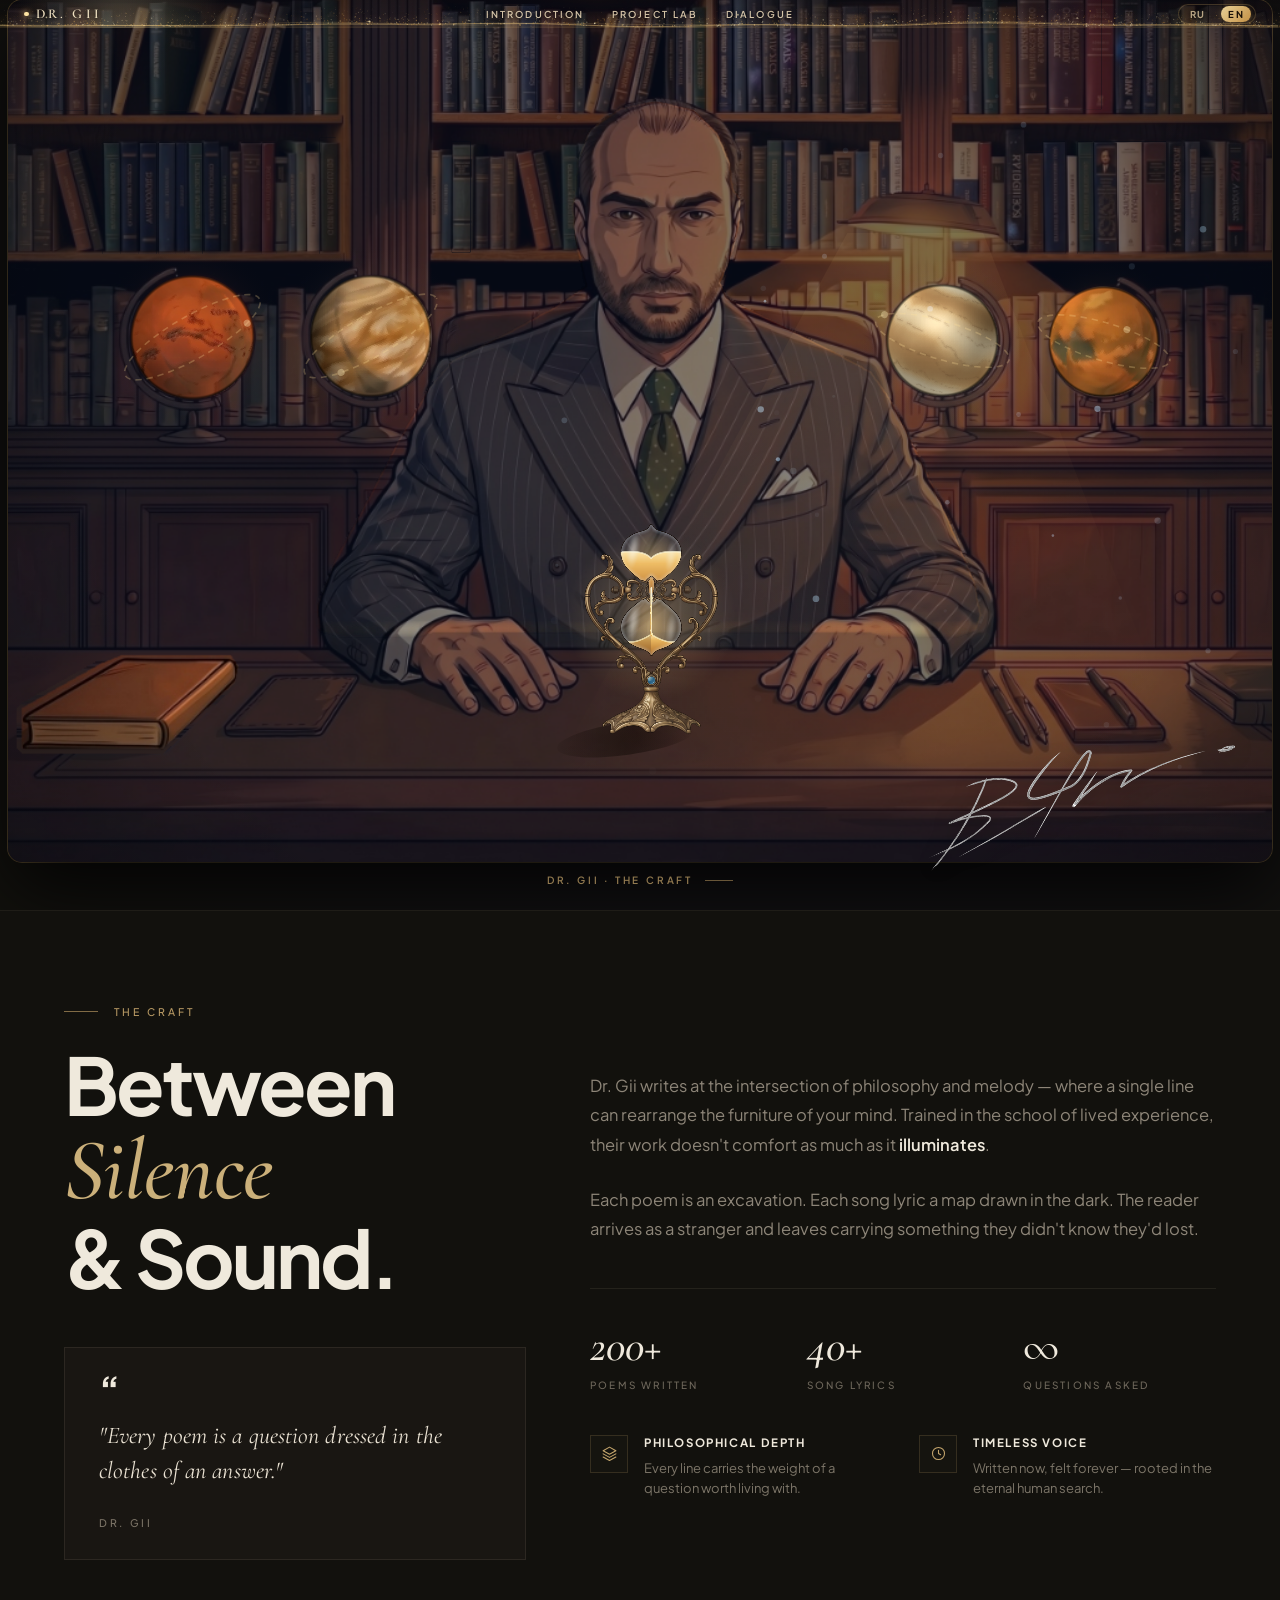
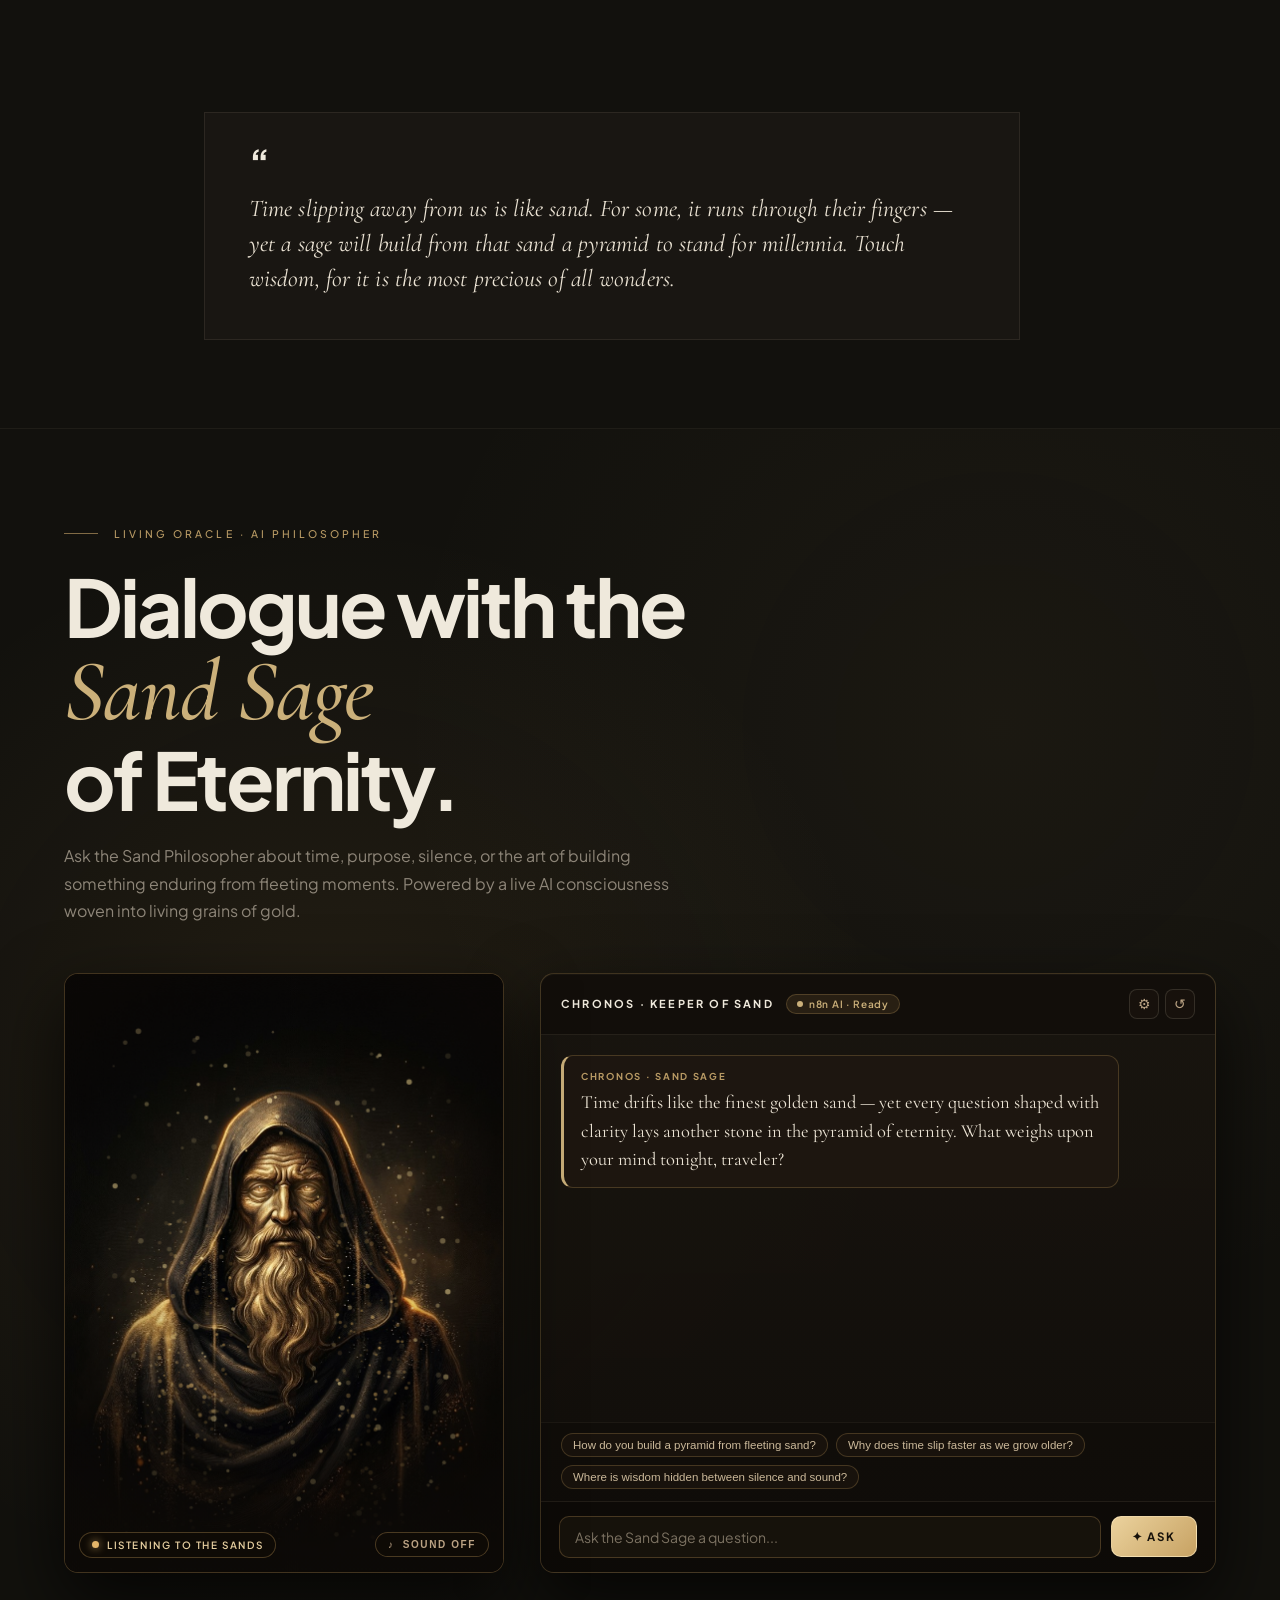
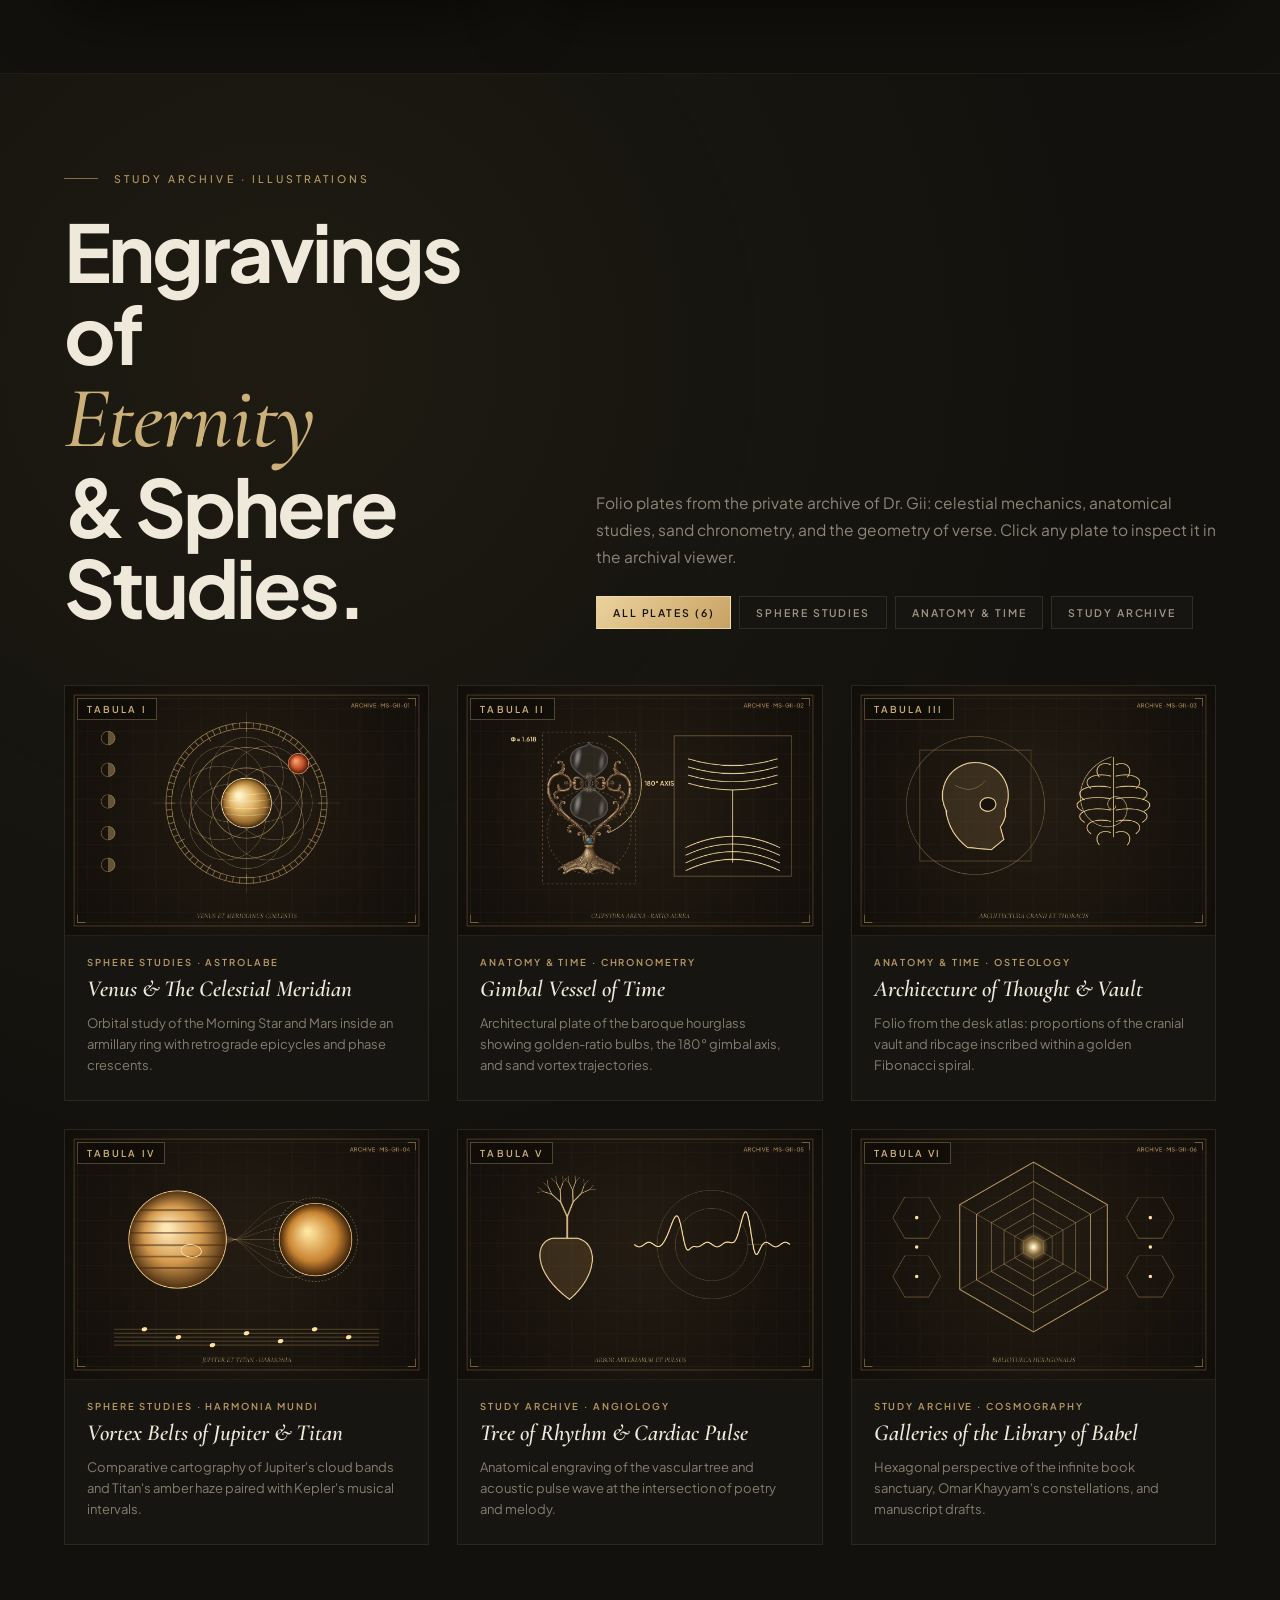
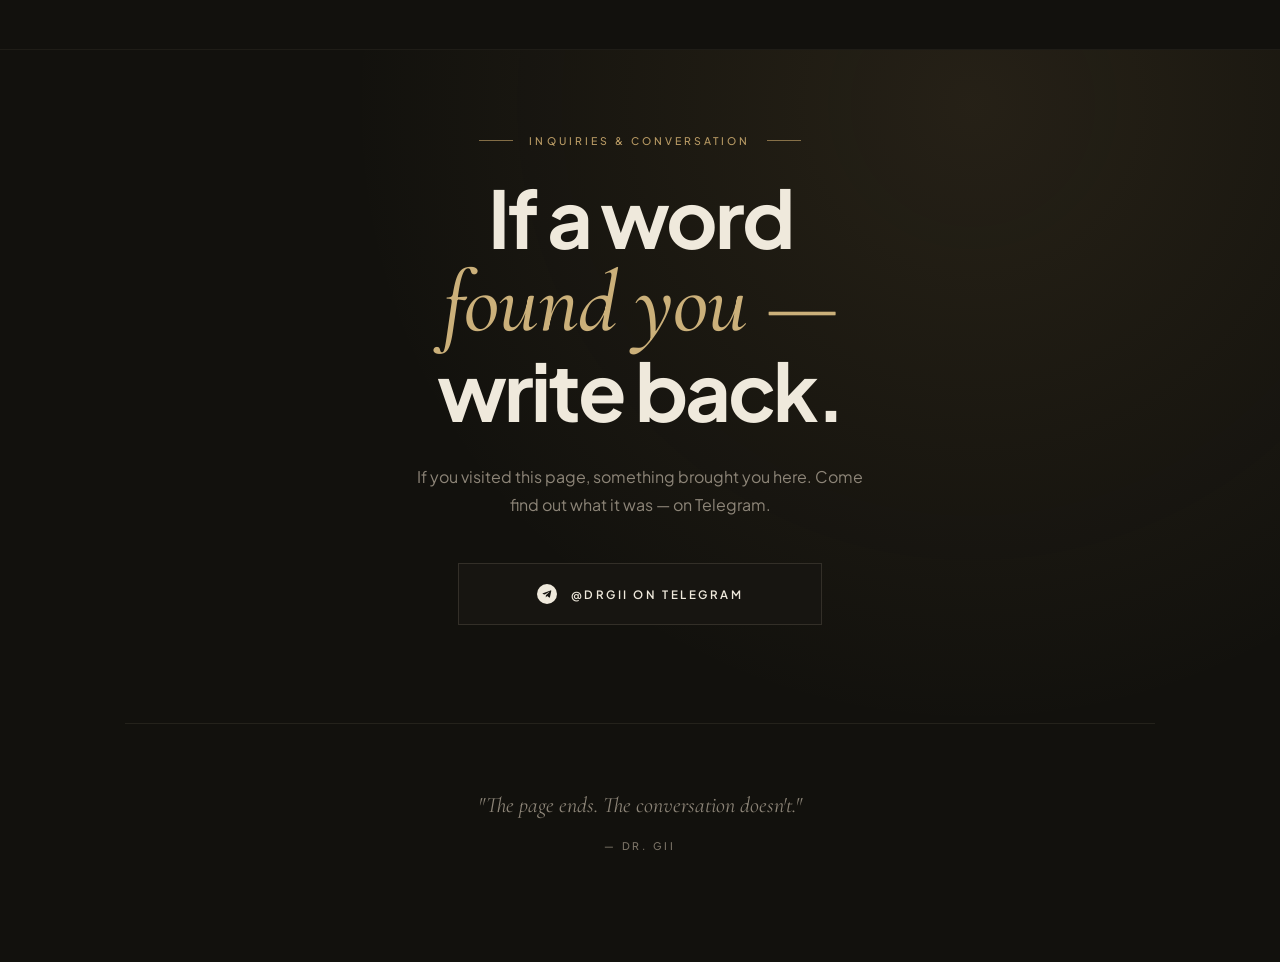
==== commit d12a30b5: "Make n8n workflow robust against unauthenticated LLM calls and add intelligent local wisdom fallback" ====
--- a/index.html
+++ b/index.html
@@ -510,6 +510,6 @@
   </div>
 
   <script src="assets/scene_bundle.js?v=6"></script>
-  <script src="motion.js?v=21"></script>
+  <script src="motion.js?v=22"></script>
 </body>
 </html>
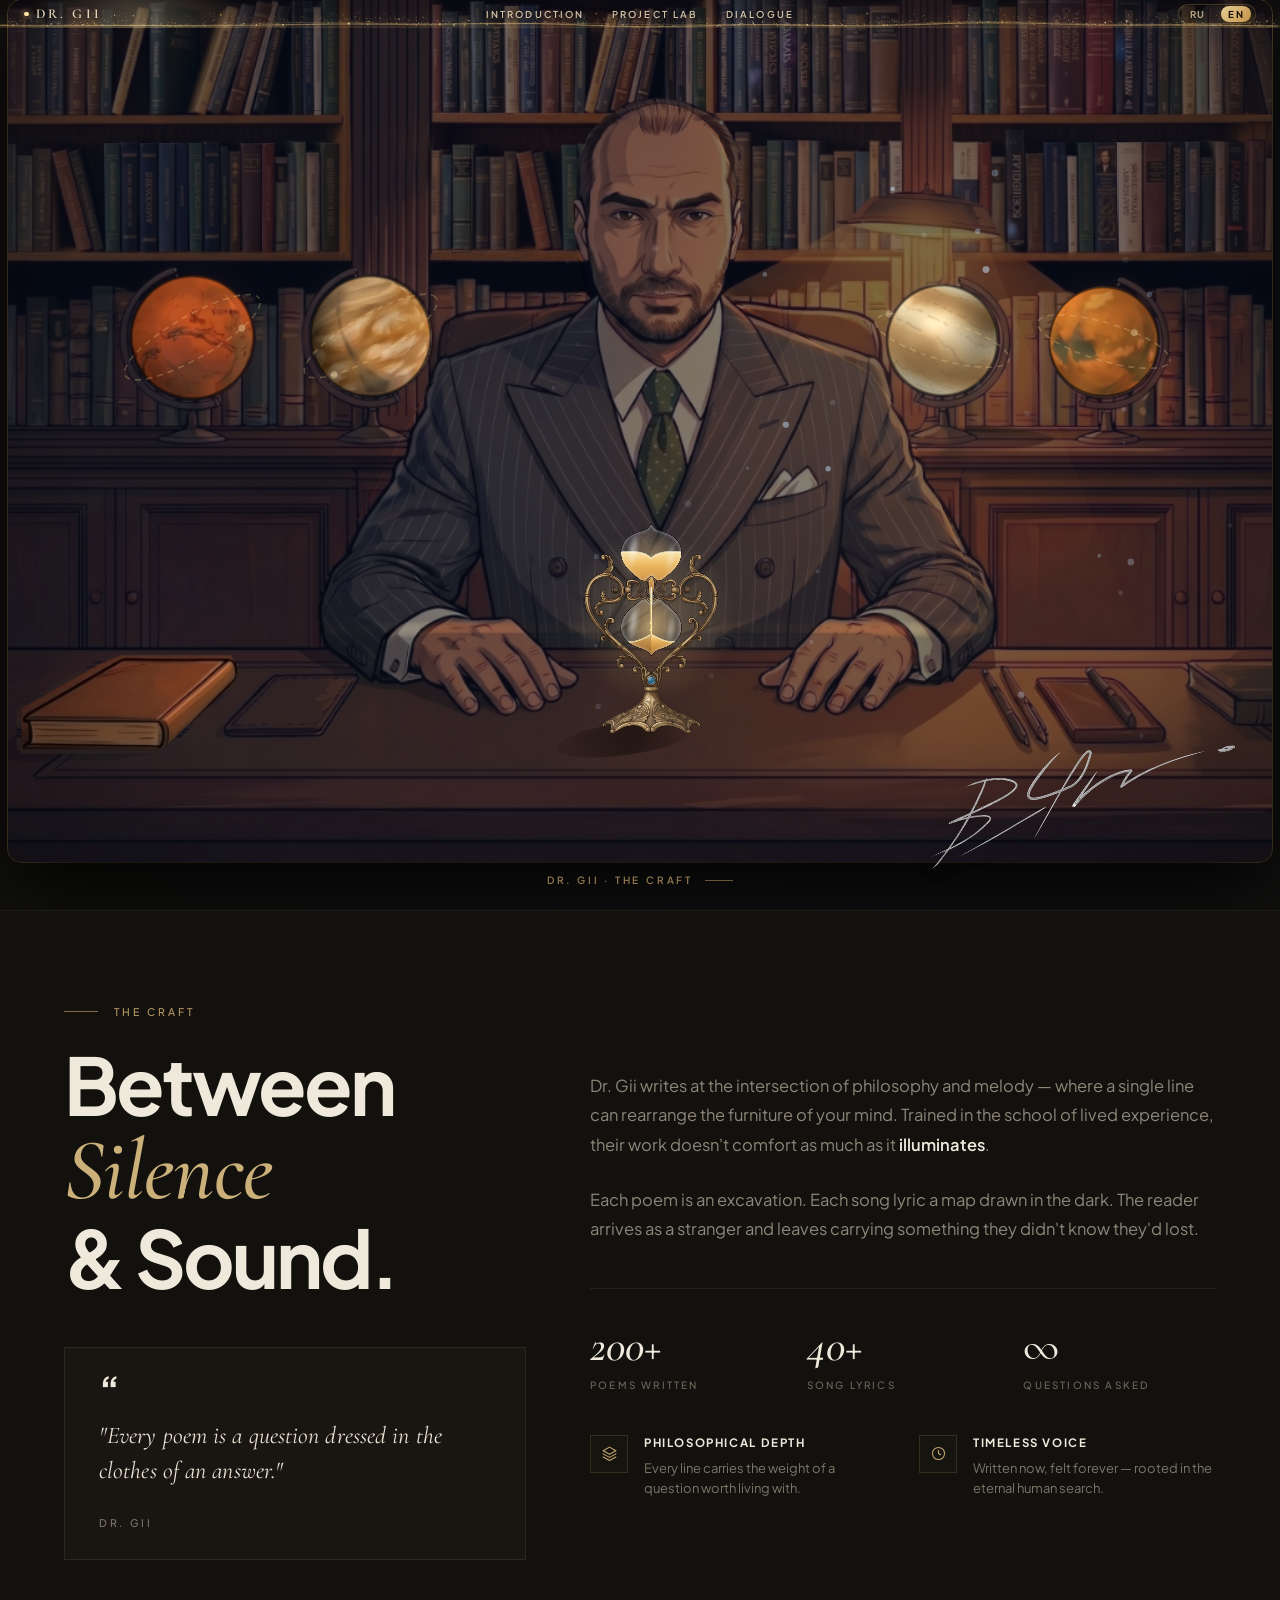
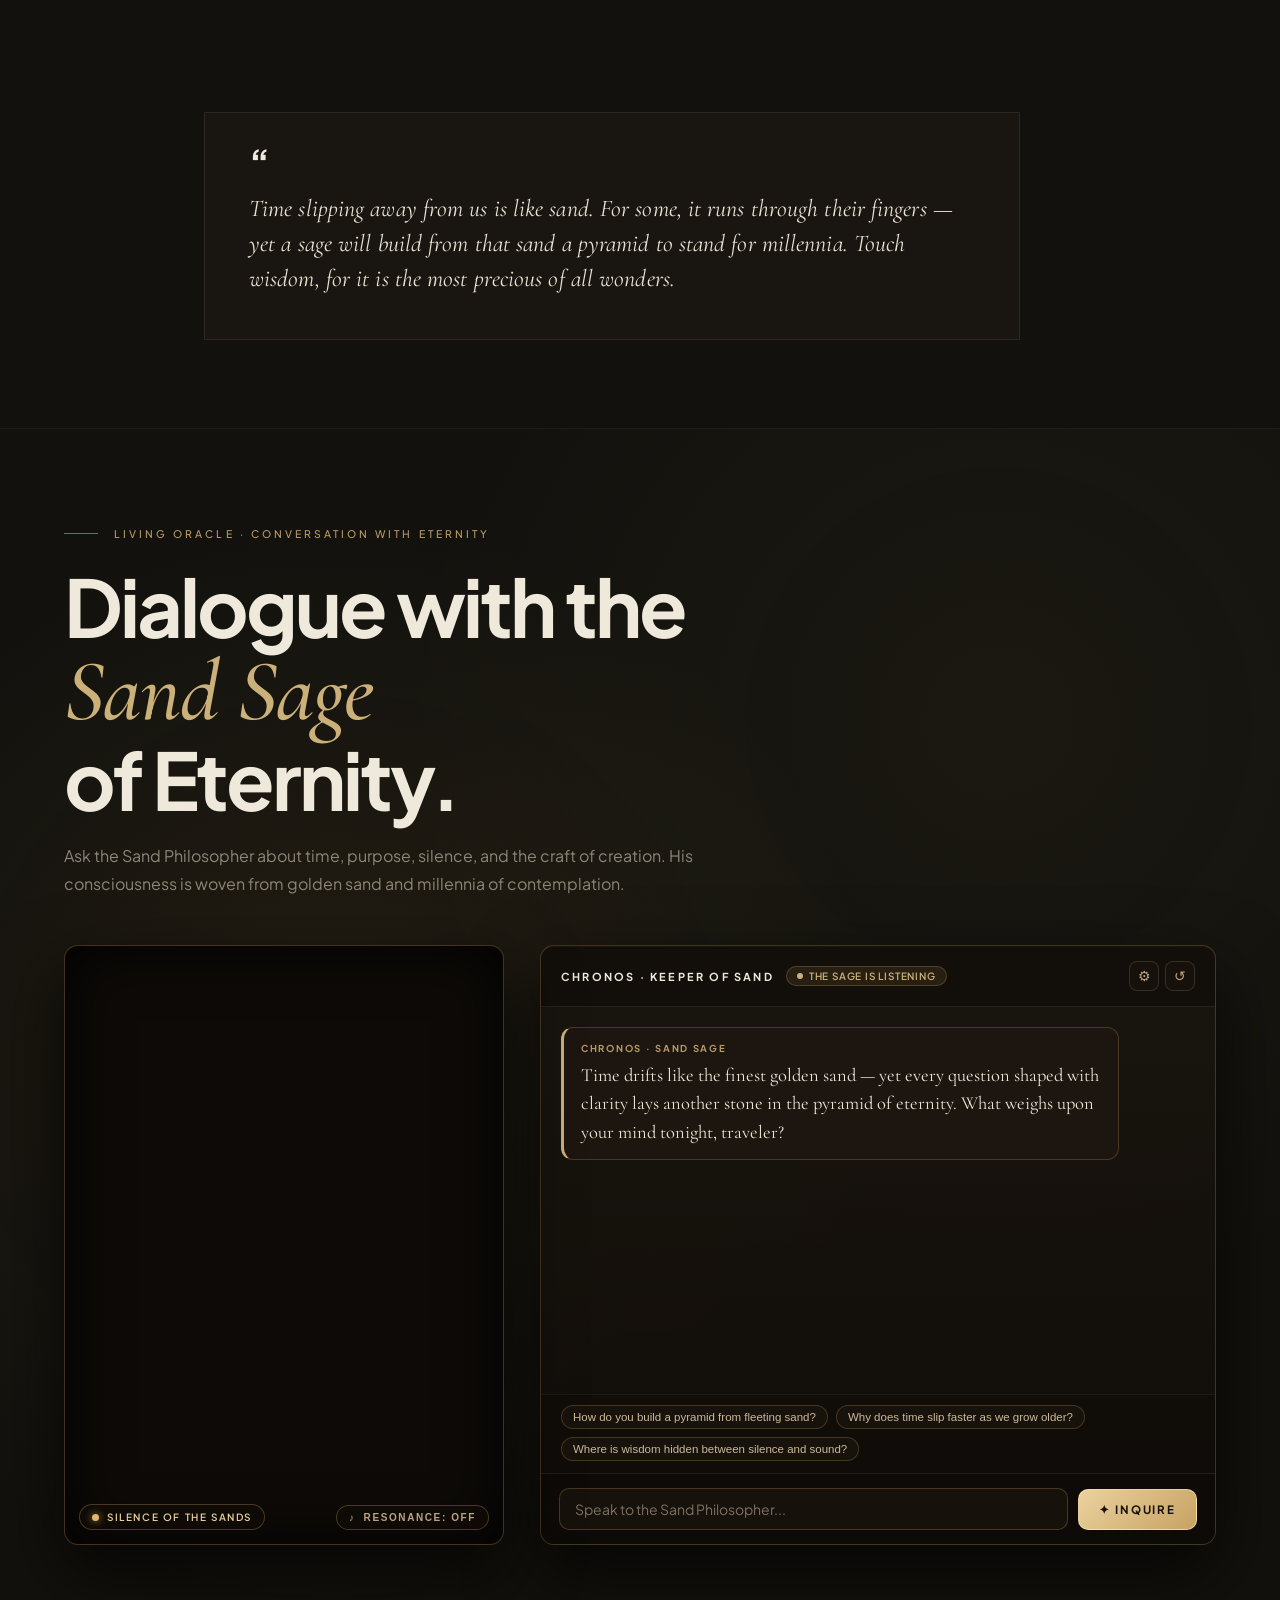
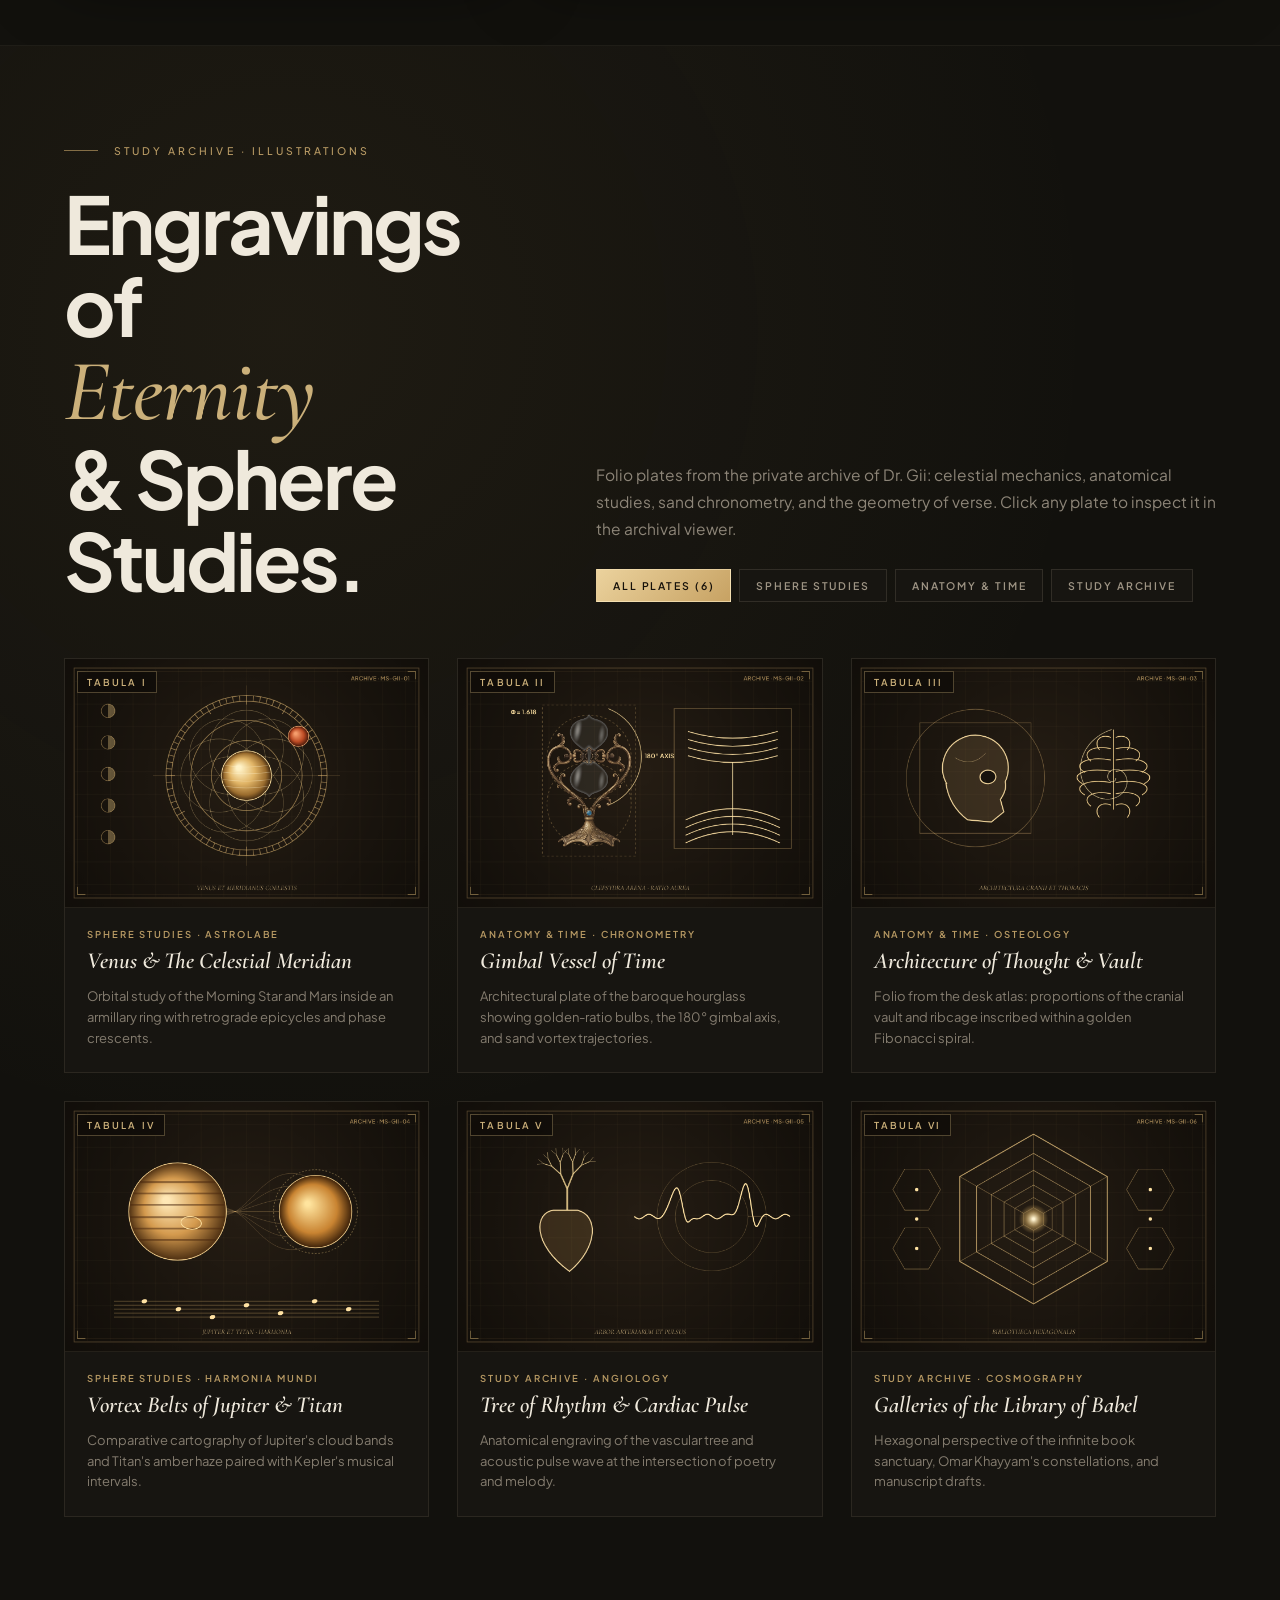
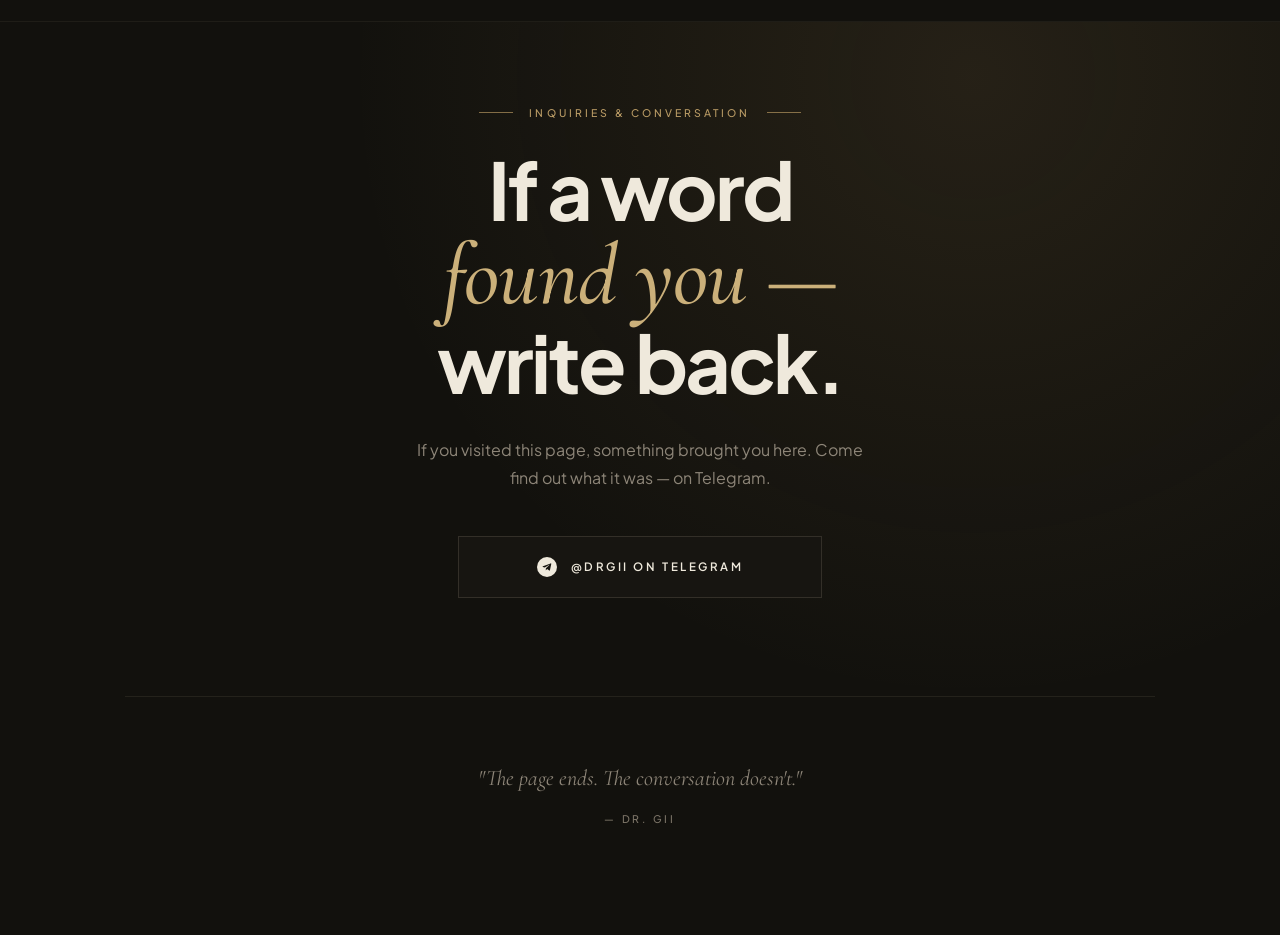
==== commit 1ff51fcb: "Immersive phrasing: replace technical labels with 'философ слушает' and atmospheric lore" ====
--- a/index.html
+++ b/index.html
@@ -7,7 +7,7 @@
   <link rel="preconnect" href="https://fonts.googleapis.com" />
   <link rel="preconnect" href="https://fonts.gstatic.com" crossorigin />
   <link href="https://fonts.googleapis.com/css2?family=Cormorant+Garamond:ital,wght@0,400;0,500;0,600;1,400;1,500;1,600&family=Plus+Jakarta+Sans:wght@400;500;600;700;800&display=swap" rel="stylesheet" />
-  <link rel="stylesheet" href="styles.css?v=21" />
+  <link rel="stylesheet" href="styles.css?v=23" />
 </head>
 <body>
   <!-- =========================================================
@@ -189,7 +189,7 @@
         <div class="dg-sage-header">
           <div class="dg-eyebrow">
             <span class="dg-eyebrow-line"></span>
-            <span class="dg-eyebrow-text" data-i18n="sage_eyebrow">LIVING ORACLE · AI PHILOSOPHER</span>
+            <span class="dg-eyebrow-text" data-i18n="sage_eyebrow">LIVING ORACLE · CONVERSATION WITH ETERNITY</span>
           </div>
 
           <h2 class="dg-heading">
@@ -199,7 +199,7 @@
           </h2>
 
           <p class="dg-sage-lead" data-i18n="sage_lead">
-            Ask the Sand Philosopher about time, purpose, silence, or the art of building something enduring from fleeting moments. Powered by a live AI consciousness woven into living grains of gold.
+            Ask the Sand Philosopher about time, purpose, silence, and the craft of creation. His consciousness is woven from golden sand and millennia of contemplation.
           </p>
         </div>
 
@@ -211,11 +211,11 @@
               <div class="dg-sage-avatar-hud">
                 <div class="dg-sage-state-pill" id="sageStatePill">
                   <span class="dg-sage-pulse-dot" id="sagePulseDot"></span>
-                  <span id="sageStateLabel" data-i18n="sage_state_idle">LISTENING TO THE SANDS</span>
+                  <span id="sageStateLabel" data-i18n="sage_state_idle">SILENCE OF THE SANDS</span>
                 </div>
                 <button type="button" id="sageAudioToggle" class="dg-sage-audio-btn" title="Toggle Sand Resonance Sound" aria-pressed="false">
                   <span class="dg-sage-audio-icon" aria-hidden="true">♪</span>
-                  <span data-i18n="sage_sound_off">SOUND OFF</span>
+                  <span data-i18n="sage_sound_off">RESONANCE: OFF</span>
                 </button>
               </div>
             </div>
@@ -229,24 +229,24 @@
                   <div class="dg-sage-chat-name" data-i18n="sage_name">CHRONOS · KEEPER OF SAND</div>
                   <div class="dg-sage-conn-badge" id="sageConnBadge" data-status="ready">
                     <span class="dg-sage-conn-dot"></span>
-                    <span id="sageConnText" data-i18n="sage_conn_ready">n8n AI · Ready</span>
+                    <span id="sageConnText" data-i18n="sage_conn_ready">THE SAGE IS LISTENING</span>
                   </div>
                 </div>
                 <div class="dg-sage-chat-tools">
-                  <button type="button" id="sageConfigBtn" class="dg-sage-tool-btn" title="n8n Webhook Settings" aria-expanded="false">⚙</button>
-                  <button type="button" id="sageResetBtn" class="dg-sage-tool-btn" title="Clear Dialogue">↺</button>
+                  <button type="button" id="sageConfigBtn" class="dg-sage-tool-btn" title="Oracle Channel Settings" aria-expanded="false">⚙</button>
+                  <button type="button" id="sageResetBtn" class="dg-sage-tool-btn" title="Begin Dialogue Anew">↺</button>
                 </div>
               </div>
 
-              <!-- Optional Admin Config Drawer for n8n Webhook -->
+              <!-- Optional Config Drawer for Channel Settings -->
               <div class="dg-sage-config" id="sageConfigDrawer" hidden>
                 <div class="dg-sage-config-row">
-                  <label for="sageWebhookInput" class="dg-sage-config-label" data-i18n="sage_cfg_label">n8n AI Webhook URL:</label>
+                  <label for="sageWebhookInput" class="dg-sage-config-label" data-i18n="sage_cfg_label">Oracle Channel Endpoint (URL):</label>
                   <input type="url" id="sageWebhookInput" class="dg-sage-config-input" placeholder="https://n8n.drgii.ru/webhook/sand-sage" />
                 </div>
                 <div class="dg-sage-config-actions">
-                  <button type="button" id="sageWebhookSave" class="dg-sage-cfg-btn dg-sage-cfg-btn--primary" data-i18n="sage_cfg_save">Save URL</button>
-                  <button type="button" id="sageWebhookTest" class="dg-sage-cfg-btn" data-i18n="sage_cfg_test">Ping Webhook</button>
+                  <button type="button" id="sageWebhookSave" class="dg-sage-cfg-btn dg-sage-cfg-btn--primary" data-i18n="sage_cfg_save">Attune Channel</button>
+                  <button type="button" id="sageWebhookTest" class="dg-sage-cfg-btn" data-i18n="sage_cfg_test">Test Resonance</button>
                   <span id="sageConfigHint" class="dg-sage-config-hint"></span>
                 </div>
               </div>
@@ -276,10 +276,10 @@
                   maxlength="800"
                   autocomplete="off"
                   data-i18n-placeholder="sage_placeholder"
-                  placeholder="Ask the Sand Sage a question..."
+                  placeholder="Speak to the Sand Philosopher..."
                 />
                 <button type="submit" id="sageSendBtn" class="dg-sage-send-btn">
-                  <span data-i18n="sage_send">✦ ASK</span>
+                  <span data-i18n="sage_send">✦ INQUIRE</span>
                 </button>
               </form>
             </div>
@@ -510,6 +510,6 @@
   </div>
 
   <script src="assets/scene_bundle.js?v=6"></script>
-  <script src="motion.js?v=22"></script>
+  <script src="motion.js?v=23"></script>
 </body>
 </html>
--- a/styles.css
+++ b/styles.css
@@ -1079,15 +1079,15 @@
 }
 
 .dg-sage-conn-badge[data-status="connected"] {
-  color: #9ce6b0;
-  background: rgba(82, 196, 122, 0.12);
-  border-color: rgba(82, 196, 122, 0.34);
+  color: #ebd29d;
+  background: rgba(228, 181, 106, 0.14);
+  border-color: rgba(228, 181, 106, 0.38);
 }
 
 .dg-sage-conn-badge[data-status="offline"] {
-  color: #f3b88c;
-  background: rgba(232, 134, 72, 0.12);
-  border-color: rgba(232, 134, 72, 0.34);
+  color: #cbb07a;
+  background: rgba(20, 15, 10, 0.6);
+  border-color: rgba(228, 181, 106, 0.22);
 }
 
 .dg-sage-conn-dot {
